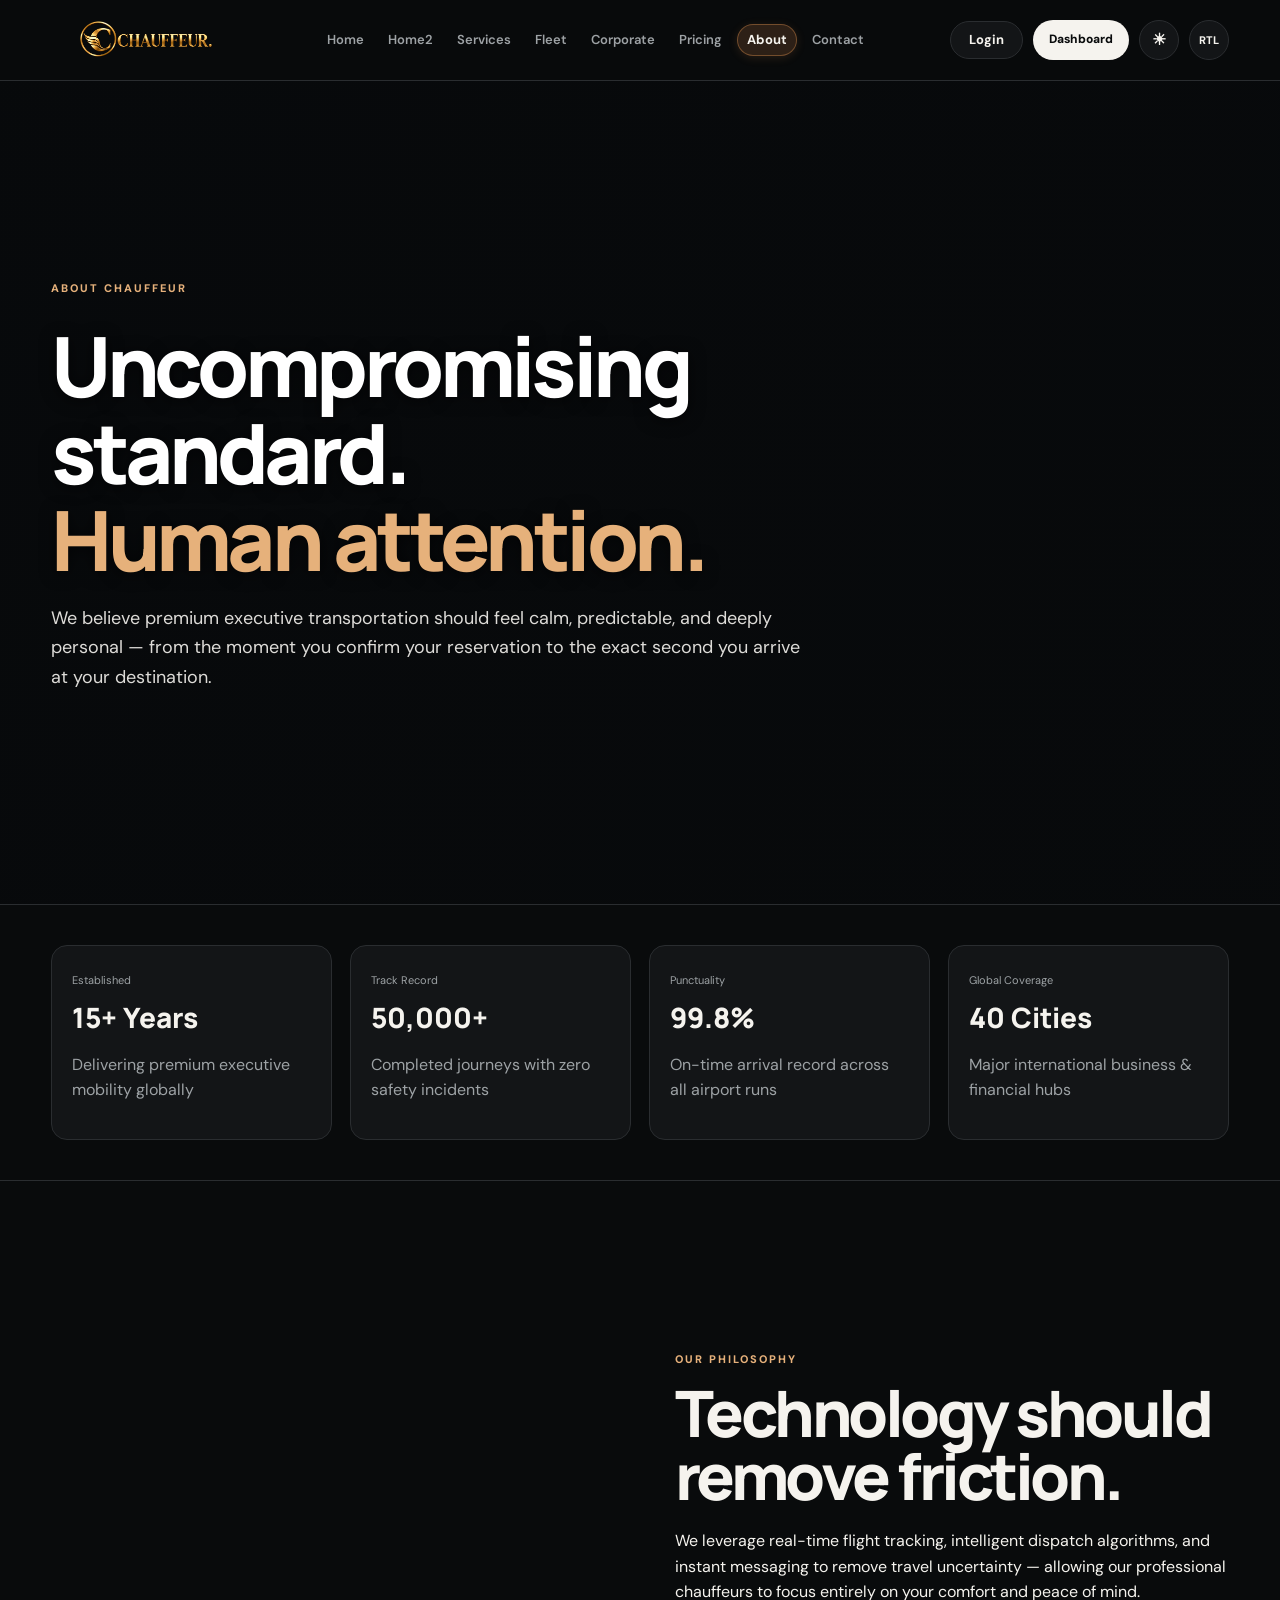
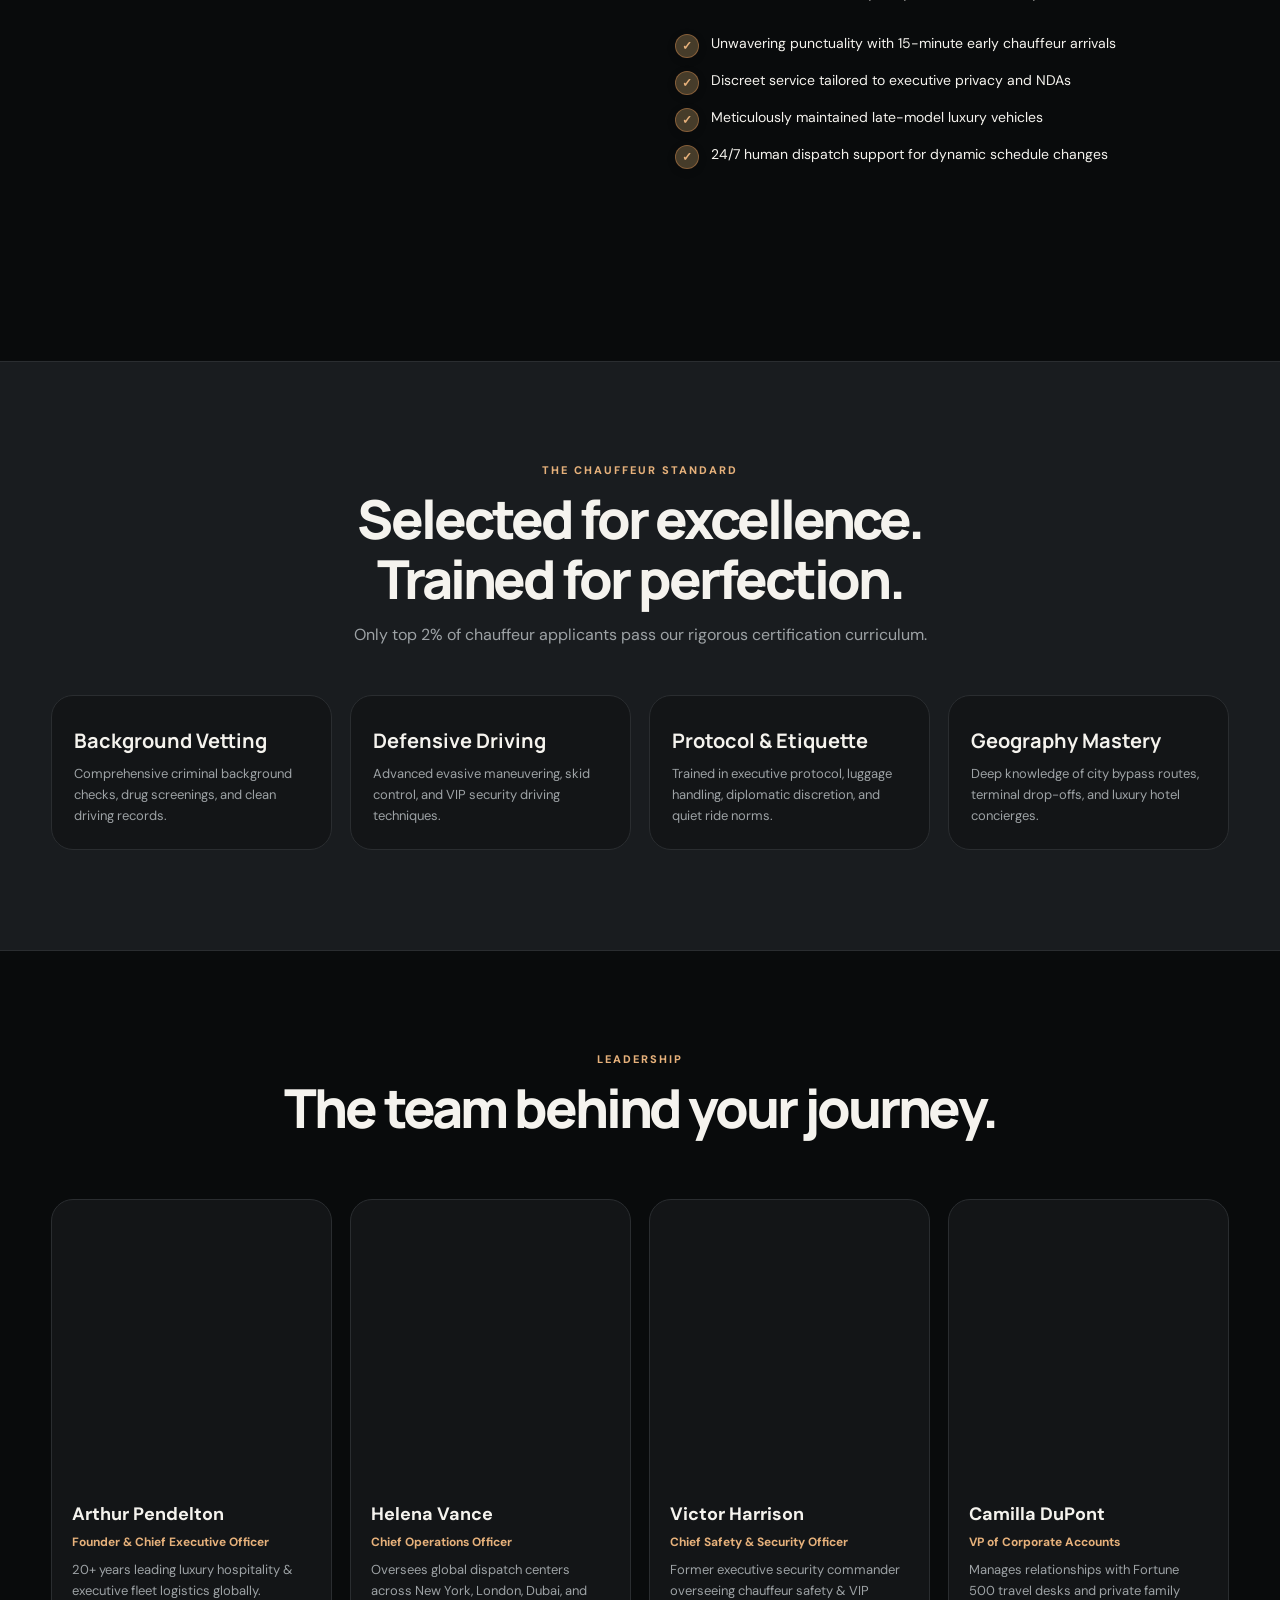
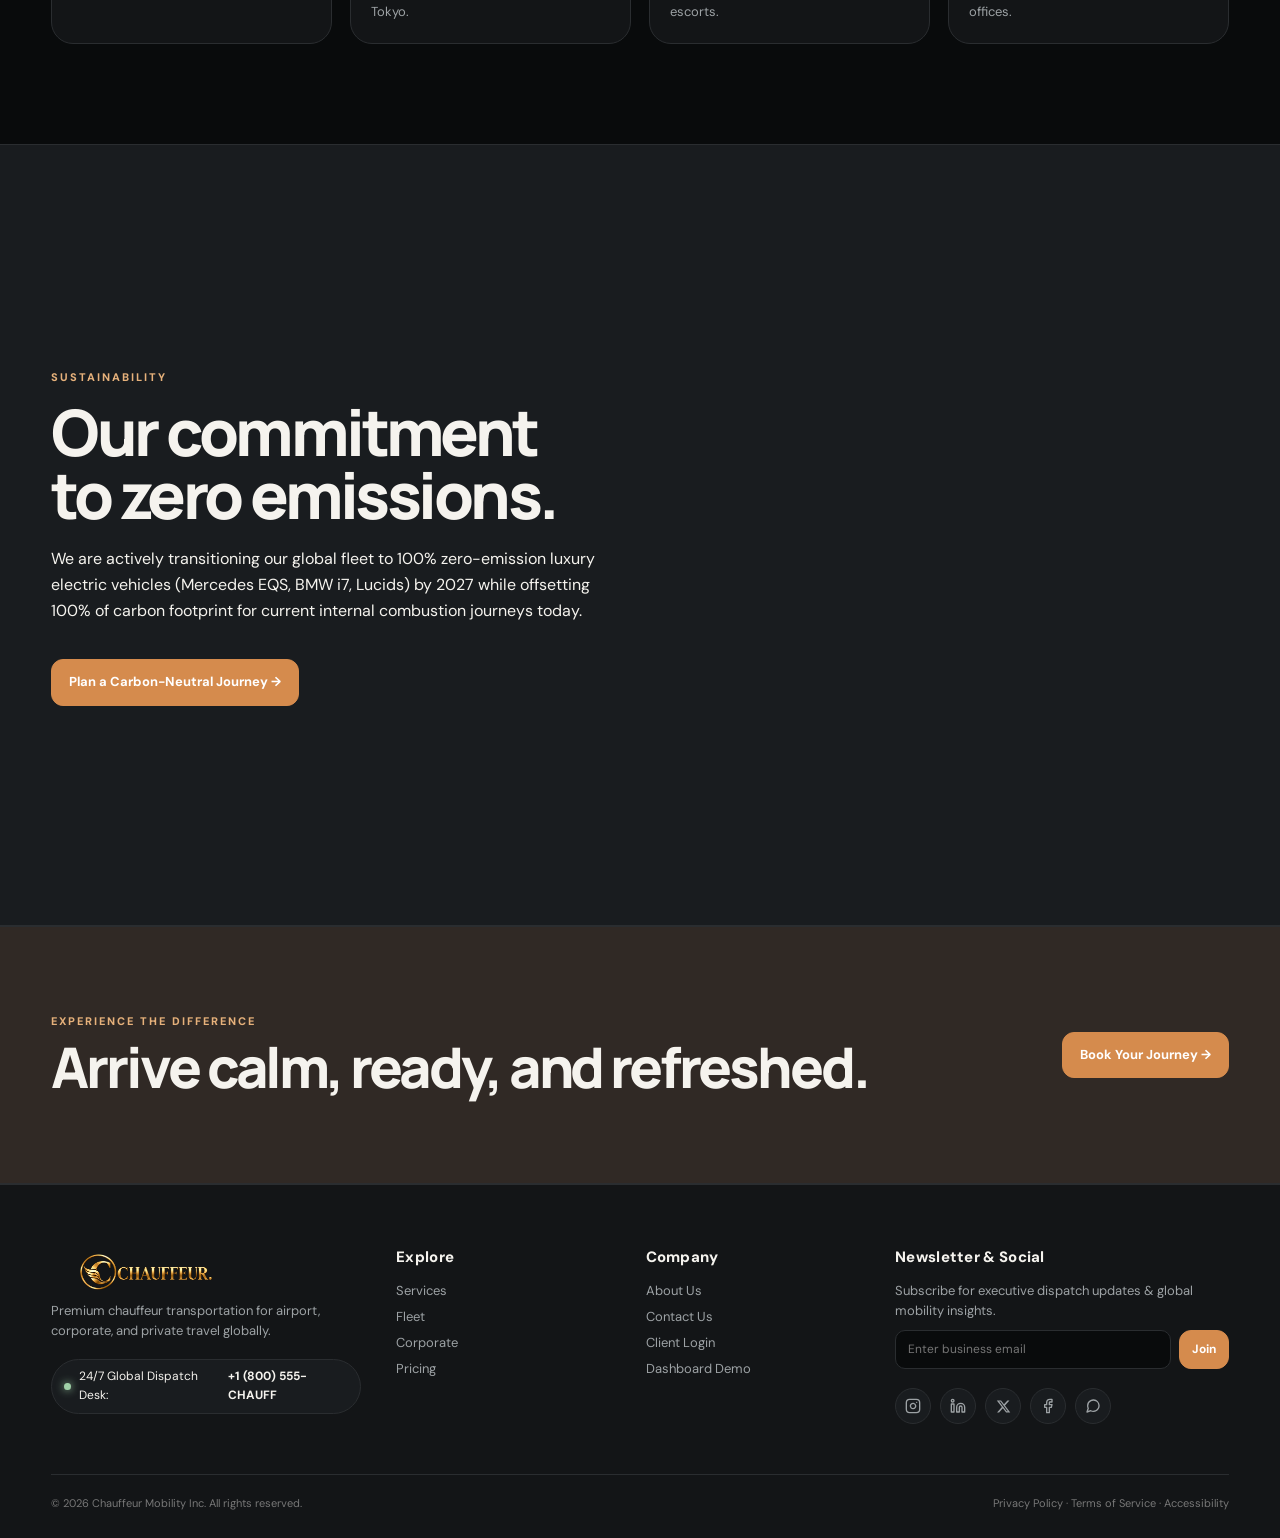
==== about.html @ 4fcf74a8 "firstcommit" ====
<!doctype html>
<html lang="en">
<head>
  <meta charset="utf-8">
  <meta name="viewport" content="width=device-width,initial-scale=1">
  <meta name="description" content="Learn about Chauffeur's heritage, chauffeur training standards, leadership team, and global commitment.">
  <title>About Us · Chauffeur.</title>
  <link rel="icon" type="image/png" href="favicon.png">
  <link rel="stylesheet" href="style.css">
</head>
<body>
  <header class="header">
    <div class="container nav">
      <a class="brand" href="index.html">
        <img src="logo.png" alt="CHAUFFEUR." class="brand-logo-img">
      </a>
      <nav class="navlinks">
        <a href="index.html">Home</a>
        <a href="home2.html">Home2</a>
        <a href="services.html">Services</a>
        <a href="fleet.html">Fleet</a>
        <a href="corporate.html">Corporate</a>
        <a href="pricing.html">Pricing</a>
        <a class="active" href="about.html">About</a>
        <a href="contact.html">Contact</a>
        <div class="mobile-nav-actions">
          <a class="login-link" href="login.html">Login</a>
          <a class="dashboard-head-btn" href="dashboard.html">Dashboard</a>
        </div>
      </nav>
      <div class="nav-actions">
        <a class="login-link" href="login.html">Login</a>
        <a class="dashboard-head-btn" href="dashboard.html">Dashboard</a>
        <button class="theme-toggle" type="button" aria-label="Switch theme">☀</button>
        <button class="dir-toggle" type="button" aria-label="Switch text direction">RTL</button>
        <button class="menu" aria-label="Open menu">☰</button>
      </div>
    </div>
  </header>

  <main>
    <!-- HERO SECTION -->
    <section class="page-hero page-hero-about">
      <div class="container reveal">
        <span class="eyebrow">About Chauffeur</span>
        <h1 class="display">Uncompromising standard.<br><span style="color:var(--accent2)">Human attention.</span></h1>
        <p>We believe premium executive transportation should feel calm, predictable, and deeply personal — from the moment you confirm your reservation to the exact second you arrive at your destination.</p>
      </div>
    </section>

    <!-- COMPANY MILESTONES METRICS -->
    <section class="section" style="padding:40px 0;border-bottom:1px solid var(--line)">
      <div class="container">
        <div class="grid4">
          <div class="metric reveal">
            <span>Established</span>
            <strong>15+ Years</strong>
            <p class="muted">Delivering premium executive mobility globally</p>
          </div>
          <div class="metric reveal">
            <span>Track Record</span>
            <strong>50,000+</strong>
            <p class="muted">Completed journeys with zero safety incidents</p>
          </div>
          <div class="metric reveal">
            <span>Punctuality</span>
            <strong>99.8%</strong>
            <p class="muted">On-time arrival record across all airport runs</p>
          </div>
          <div class="metric reveal">
            <span>Global Coverage</span>
            <strong>40 Cities</strong>
            <p class="muted">Major international business & financial hubs</p>
          </div>
        </div>
      </div>
    </section>

    <!-- CORE PILLARS SECTION -->
    <section class="section">
      <div class="container split">
        <div class="split-image reveal" style="background-image:url(https://images.unsplash.com/photo-1511919884226-fd3cad34687c?auto=format&fit=crop&w=1400&q=85)"></div>
        <div class="copy reveal">
          <span class="eyebrow">Our Philosophy</span>
          <h2 class="display">Technology should remove friction.</h2>
          <p>We leverage real-time flight tracking, intelligent dispatch algorithms, and instant messaging to remove travel uncertainty — allowing our professional chauffeurs to focus entirely on your comfort and peace of mind.</p>
          <div class="checks">
            <div class="check"><b>✓</b> Unwavering punctuality with 15-minute early chauffeur arrivals</div>
            <div class="check"><b>✓</b> Discreet service tailored to executive privacy and NDAs</div>
            <div class="check"><b>✓</b> Meticulously maintained late-model luxury vehicles</div>
            <div class="check"><b>✓</b> 24/7 human dispatch support for dynamic schedule changes</div>
          </div>
        </div>
      </div>
    </section>

    <!-- CHAUFFEUR VETTING & TRAINING STANDARDS -->
    <section class="section section-alt">
      <div class="container">
        <div class="section-head reveal">
          <div>
            <span class="eyebrow">The Chauffeur Standard</span>
            <h2 class="display">Selected for excellence. Trained for perfection.</h2>
          </div>
          <p>Only top 2% of chauffeur applicants pass our rigorous certification curriculum.</p>
        </div>
        <div class="grid4">
          <div class="card card-body reveal">
            <span class="number">01</span>
            <h3>Background Vetting</h3>
            <p>Comprehensive criminal background checks, drug screenings, and clean driving records.</p>
          </div>
          <div class="card card-body reveal">
            <span class="number">02</span>
            <h3>Defensive Driving</h3>
            <p>Advanced evasive maneuvering, skid control, and VIP security driving techniques.</p>
          </div>
          <div class="card card-body reveal">
            <span class="number">03</span>
            <h3>Protocol & Etiquette</h3>
            <p>Trained in executive protocol, luggage handling, diplomatic discretion, and quiet ride norms.</p>
          </div>
          <div class="card card-body reveal">
            <span class="number">04</span>
            <h3>Geography Mastery</h3>
            <p>Deep knowledge of city bypass routes, terminal drop-offs, and luxury hotel concierges.</p>
          </div>
        </div>
      </div>
    </section>

    <!-- LEADERSHIP TEAM SECTION -->
    <section class="section">
      <div class="container">
        <div class="section-head reveal">
          <div>
            <span class="eyebrow">Leadership</span>
            <h2 class="display">The team behind your journey.</h2>
          </div>
        </div>
        <div class="grid4">
          <div class="team-card reveal">
            <div class="team-img" style="background-image:url(https://images.unsplash.com/photo-1507003211169-0a1dd7228f2d?auto=format&fit=crop&w=800&q=80)"></div>
            <div class="team-body">
              <h3>Arthur Pendelton</h3>
              <span>Founder & Chief Executive Officer</span>
              <p>20+ years leading luxury hospitality & executive fleet logistics globally.</p>
            </div>
          </div>
          <div class="team-card reveal">
            <div class="team-img" style="background-image:url(https://images.unsplash.com/photo-1573496359142-b8d87734a5a2?auto=format&fit=crop&w=800&q=80)"></div>
            <div class="team-body">
              <h3>Helena Vance</h3>
              <span>Chief Operations Officer</span>
              <p>Oversees global dispatch centers across New York, London, Dubai, and Tokyo.</p>
            </div>
          </div>
          <div class="team-card reveal">
            <div class="team-img" style="background-image:url(https://images.unsplash.com/photo-1500648767791-00dcc994a43e?auto=format&fit=crop&w=800&q=80)"></div>
            <div class="team-body">
              <h3>Victor Harrison</h3>
              <span>Chief Safety & Security Officer</span>
              <p>Former executive security commander overseeing chauffeur safety & VIP escorts.</p>
            </div>
          </div>
          <div class="team-card reveal">
            <div class="team-img" style="background-image:url(https://images.unsplash.com/photo-1580489944761-15a19d654956?auto=format&fit=crop&w=800&q=80)"></div>
            <div class="team-body">
              <h3>Camilla DuPont</h3>
              <span>VP of Corporate Accounts</span>
              <p>Manages relationships with Fortune 500 travel desks and private family offices.</p>
            </div>
          </div>
        </div>
      </div>
    </section>

    <!-- SUSTAINABILITY & GREEN FLEET -->
    <section class="section section-alt">
      <div class="container split">
        <div class="copy reveal">
          <span class="eyebrow">Sustainability</span>
          <h2 class="display">Our commitment to zero emissions.</h2>
          <p>We are actively transitioning our global fleet to 100% zero-emission luxury electric vehicles (Mercedes EQS, BMW i7, Lucids) by 2027 while offsetting 100% of carbon footprint for current internal combustion journeys today.</p>
          <button class="btn primary open-book" style="margin-top:20px">Plan a Carbon-Neutral Journey →</button>
        </div>
        <div class="split-image reveal" style="background-image:url(https://images.unsplash.com/photo-1563720223185-11003d516935?auto=format&fit=crop&w=1400&q=85)"></div>
      </div>
    </section>

    <!-- CTA BANNER -->
    <section class="cta">
      <div class="container cta-box">
        <div>
          <span class="eyebrow">Experience the Difference</span>
          <h2 class="display">Arrive calm, ready, and refreshed.</h2>
        </div>
        <button class="btn primary open-book">Book Your Journey →</button>
      </div>
    </section>
  </main>

  <footer class="footer">
    <div class="container footer-grid">
      <div>
        <a class="brand" href="index.html">
          <img src="logo.png" alt="CHAUFFEUR." class="brand-logo-img">
        </a>
        <p>Premium chauffeur transportation for airport, corporate, and private travel globally.</p>
        <div class="footer-contact-chip">
          <span class="pulse-dot"></span> 24/7 Global Dispatch Desk: <strong>+1 (800) 555-CHAUFF</strong>
        </div>
      </div>
      <div>
        <h4>Explore</h4>
        <a href="services.html">Services</a>
        <a href="fleet.html">Fleet</a>
        <a href="corporate.html">Corporate</a>
        <a href="pricing.html">Pricing</a>
      </div>
      <div>
        <h4>Company</h4>
        <a href="about.html">About Us</a>
        <a href="contact.html">Contact Us</a>
        <a href="login.html">Client Login</a>
        <a href="dashboard.html">Dashboard Demo</a>
      </div>
      <div>
        <h4>Newsletter & Social</h4>
        <p>Subscribe for executive dispatch updates & global mobility insights.</p>
        <div class="newsletter">
          <input type="email" placeholder="Enter business email" required>
          <button class="btn small primary" data-demo-action="Thanks — you are subscribed to updates.">Join</button>
        </div>
        <div class="socials" style="margin-top:14px">
          <a href="#" aria-label="Instagram" title="Instagram">
            <svg viewBox="0 0 24 24" width="16" height="16" fill="none" stroke="currentColor" stroke-width="2" stroke-linecap="round" stroke-linejoin="round"><rect x="2" y="2" width="20" height="20" rx="5" ry="5"></rect><path d="M16 11.37A4 4 0 1 1 12.63 8 4 4 0 0 1 16 11.37z"></path><line x1="17.5" y1="6.5" x2="17.51" y2="6.5"></line></svg>
          </a>
          <a href="#" aria-label="LinkedIn" title="LinkedIn">
            <svg viewBox="0 0 24 24" width="16" height="16" fill="none" stroke="currentColor" stroke-width="2" stroke-linecap="round" stroke-linejoin="round"><path d="M16 8a6 6 0 0 1 6 6v7h-4v-7a2 2 0 0 0-2-2 2 2 0 0 0-2 2v7h-4v-7a6 6 0 0 1 6-6z"></path><rect x="2" y="9" width="4" height="12"></rect><circle cx="4" cy="4" r="2"></circle></svg>
          </a>
          <a href="#" aria-label="X (Twitter)" title="X (Twitter)">
            <svg viewBox="0 0 24 24" width="15" height="15" fill="currentColor"><path d="M18.244 2.25h3.308l-7.227 8.26 8.502 11.24H16.17l-5.214-6.817L4.99 21.75H1.68l7.73-8.835L1.254 2.25H8.08l4.713 6.231zm-1.161 17.52h1.833L7.084 4.126H5.117z"/></svg>
          </a>
          <a href="#" aria-label="Facebook" title="Facebook">
            <svg viewBox="0 0 24 24" width="16" height="16" fill="none" stroke="currentColor" stroke-width="2" stroke-linecap="round" stroke-linejoin="round"><path d="M18 2h-3a5 5 0 0 0-5 5v3H7v4h3v8h4v-8h3l1-4h-4V7a1 1 0 0 1 1-1h3z"></path></svg>
          </a>
          <a href="#" aria-label="WhatsApp" title="WhatsApp">
            <svg viewBox="0 0 24 24" width="16" height="16" fill="none" stroke="currentColor" stroke-width="2" stroke-linecap="round" stroke-linejoin="round"><path d="M21 11.5a8.38 8.38 0 0 1-.9 3.8 8.5 8.5 0 0 1-7.6 4.7 8.38 8.38 0 0 1-3.8-.9L3 21l1.9-5.7a8.38 8.38 0 0 1-.9-3.8 8.5 8.5 0 0 1 4.7-7.6 8.38 8.38 0 0 1 3.8-.9h.5a8.48 8.48 0 0 1 8 8v.5z"></path></svg>
          </a>
        </div>
      </div>
    </div>
    <div class="container footer-bottom">
      <span>© <span data-year></span> Chauffeur Mobility Inc. All rights reserved.</span>
      <span>Privacy Policy · Terms of Service · Accessibility</span>
    </div>
  </footer>

  <button class="backtop" aria-label="Back to top">↑</button>
  <div class="mobile-cta"><button class="btn primary open-book">Book a Ride</button></div>

  <div class="modal">
    <div class="modal-box">
      <button class="modal-close" aria-label="Close modal">×</button>
      <span class="eyebrow">Reservation request</span>
      <h2 class="display" style="font-size:36px;margin:10px 0 20px">Book your journey.</h2>
      <form data-demo data-message="Booking request received. We’ll confirm availability shortly.">
        <div class="form-grid">
          <div class="field"><label>Pickup</label><input required placeholder="Airport, hotel or address"></div>
          <div class="field"><label>Destination</label><input required placeholder="Where are you going?"></div>
          <div class="field"><label>Date</label><input required type="date"></div>
          <div class="field"><label>Time</label><input required type="time"></div>
          <div class="field"><label>Passengers</label><select><option>1–2</option><option>3–4</option><option>5–7</option></select></div>
          <div class="field"><label>Vehicle</label><select><option>S-Class</option><option>BMW 7 Series</option><option>Luxury SUV</option><option>Executive Van</option></select></div>
          <div class="field full"><label>Notes</label><textarea placeholder="Flight number, child seat, luggage or special request"></textarea></div>
        </div>
        <button class="btn primary" style="margin-top:18px;width:100%" type="submit">Request Chauffeur</button>
      </form>
    </div>
  </div>

  <div class="toast"></div>
  <script src="script.js"></script>
</body>
</html>
---- style.css ----
@import url('https://fonts.googleapis.com/css2?family=DM+Sans:wght@400;500;600;700&family=Manrope:wght@400;500;600;700;800&display=swap');

:root {
  --bg: #0b0c0d;
  --panel: #131517;
  --panel2: #191c1f;
  --text: #f5f3ee;
  --muted: #9da2a5;
  --line: #2a2d30;
  --accent: #d58b4d;
  --accent2: #e6b17b;
  --blue: #748b98;
  --white: #fff;
  --max: 1440px;
  --radius: 22px;
  --shadow: 0 24px 70px rgba(0, 0, 0, .28)
}

* {
  box-sizing: border-box
}

html {
  scroll-behavior: smooth;
  max-width: 100vw;
  overflow-x: hidden;
}

body {
  margin: 0;
  position: relative;
  background: var(--bg);
  color: var(--text);
  font-family: 'DM Sans', sans-serif;
  line-height: 1.6;
  max-width: 100vw;
  overflow-x: hidden;
}

body:has(.modal.open) {
  overflow: hidden
}

a {
  color: inherit;
  text-decoration: none
}

button,
input,
select,
textarea {
  font: inherit
}

button {
  cursor: pointer
}

.container {
  width: min(var(--max), 92%);
  margin: auto
}

.eyebrow {
  font-size: 11px;
  letter-spacing: .18em;
  text-transform: uppercase;
  color: var(--accent2);
  font-weight: 800
}

.display {
  font-family: Manrope, sans-serif;
  font-weight: 800;
  letter-spacing: -.055em;
  line-height: .98
}

.muted {
  color: var(--muted)
}

.header {
  position: sticky;
  top: 0;
  z-index: 50;
  background: rgba(11, 12, 13, .88);
  backdrop-filter: blur(18px);
  border-bottom: 1px solid rgba(255, 255, 255, .06)
}

.nav {
  height: 80px;
  display: flex;
  align-items: center;
  justify-content: space-between;
  gap: 15px;
  max-width: 100%;
}

.brand {
  display: inline-flex;
  align-items: center;
  text-decoration: none;
  flex-shrink: 0;
}

.brand-logo-img {
  width: 190px;
  height: 46px;
  max-width: 100%;
  object-fit: contain;
  display: block;
  flex-shrink: 0;
  transition: transform 0.25s ease, opacity 0.25s ease, filter 0.25s ease;
}

html[data-theme="light"] .brand-logo-img {
  mix-blend-mode: multiply;
  filter: contrast(1.25) drop-shadow(0 0 1px #000000);
  background: transparent;
  border: none;
  padding: 0;
  box-shadow: none;
}

.brand:hover .brand-logo-img {
  transform: scale(1.03);
  opacity: 0.95;
}

.brand-mark {
  display: none !important;
}

.navlinks {
  display: flex;
  align-items: center;
  gap: 6px;
  font-size: 13px;
  color: #c7c9ca;
  flex-shrink: 1;
}

.navlinks a {
  padding: 5px 9px;
  border-radius: 999px;
  transition: .25s ease;
  color: var(--muted);
  font-weight: 600;
  white-space: nowrap;
}

.navlinks a:hover {
  color: var(--text);
  background: var(--panel2)
}

.navlinks a.active {
  color: var(--accent2);
  background: color-mix(in srgb, var(--accent) 18%, transparent);
  border: 1px solid color-mix(in srgb, var(--accent) 42%, transparent);
  font-weight: 700;
  box-shadow: 0 2px 10px rgba(213, 139, 77, .15)
}

.mobile-nav-actions {
  display: none !important;
}

.nav-actions {
  display: flex;
  align-items: center;
  gap: 10px
}

.btn {
  border: 1px solid var(--line);
  background: transparent;
  color: var(--text);
  padding: 12px 17px;
  border-radius: 12px;
  display: inline-flex;
  align-items: center;
  justify-content: center;
  gap: 9px;
  font-weight: 700;
  font-size: 13px;
  transition: .25s
}

.btn:hover {
  transform: translateY(-2px);
  border-color: #555
}

.btn.primary {
  background: var(--accent);
  border-color: var(--accent);
  color: #17100a
}

.btn.primary:hover {
  background: var(--accent2)
}

.btn.small {
  padding: 9px 12px;
  font-size: 12px
}

.menu {
  display: none;
  background: none;
  border: 0;
  color: #fff;
  font-size: 25px
}

.hero {
  min-height: calc(100vh - 76px);
  display: flex;
  flex-direction: column;
  justify-content: center;
  position: relative;
  overflow: hidden;
  background: linear-gradient(90deg, rgba(5, 6, 7, .96) 0%, rgba(5, 6, 7, .85) 45%, rgba(5, 6, 7, .40) 100%), url('https://images.unsplash.com/photo-1519003722824-194d4455a60c?auto=format&fit=crop&w=2200&q=88') center/cover
}

.hero-inner {
  padding: 60px 0;
  max-width: 820px
}

.hero h1 {
  font-size: clamp(44px, 7vw, 96px);
  margin: 14px 0 20px;
  line-height: 1.02
}

.hero p {
  font-size: 17px;
  max-width: 640px;
  color: #d1d5db;
  line-height: 1.6
}

.hero-actions {
  display: flex;
  gap: 14px;
  flex-wrap: wrap;
  margin-top: 26px;
  align-items: center;
}

.hero-actions .btn {
  padding: 13px 20px;
  font-size: 14px;
  font-weight: 800;
  letter-spacing: .02em;
  width: 220px;
  max-width: 100%;
  display: inline-flex;
  align-items: center;
  justify-content: center;
  text-align: center;
  box-sizing: border-box;
}

.hero-actions .btn.primary {
  background: var(--accent);
  color: #0d0e0f !important;
  border: 1px solid var(--accent);
  box-shadow: 0 6px 24px rgba(213, 139, 77, .35)
}

.hero-actions .btn.primary:hover {
  background: var(--accent2);
  border-color: var(--accent2);
  transform: translateY(-2px);
  box-shadow: 0 8px 30px rgba(230, 177, 123, .45)
}

.hero-actions .btn:not(.primary) {
  background: rgba(255, 255, 255, .14);
  backdrop-filter: blur(12px);
  border: 1px solid rgba(255, 255, 255, .32);
  color: #ffffff !important;
  text-shadow: 0 1px 3px rgba(0, 0, 0, .6)
}

.hero-actions .btn:not(.primary):hover {
  background: rgba(255, 255, 255, .24);
  border-color: #ffffff;
  color: #ffffff !important;
  transform: translateY(-2px)
}

.hero-stats {
  display: grid;
  grid-template-columns: repeat(4, 1fr);
  gap: 1px;
  background: var(--line);
  margin-top: 45px;
  max-width: 820px;
  border-radius: 14px 14px 0 0;
  overflow: hidden
}

.hero-stat {
  background: rgba(11, 12, 13, .84);
  backdrop-filter: blur(14px);
  padding: 18px 20px
}

.hero-stat strong {
  font-size: 26px;
  font-family: Manrope, sans-serif;
  color: #ffffff
}

.hero-stat span {
  display: block;
  color: var(--muted);
  font-size: 12px;
  margin-top: 2px
}

.hero2 {
  min-height: calc(100vh - 76px);
  display: flex;
  align-items: center;
  justify-content: center;
  position: relative;
  overflow: hidden;
  padding: 60px 0;
  background: linear-gradient(135deg, rgba(7, 9, 11, .95) 0%, rgba(7, 9, 11, .82) 50%, rgba(7, 9, 11, .45) 100%), url('https://images.unsplash.com/photo-1486406146926-c627a92ad1ab?auto=format&fit=crop&w=2200&q=88') center/cover
}

.hero2 .eyebrow {
  color: var(--accent2);
  font-weight: 800;
  letter-spacing: .18em;
  text-transform: uppercase
}

.hero2 h1 {
  color: #ffffff !important;
  text-shadow: 0 2px 14px rgba(0, 0, 0, 0.6)
}

.hero2 p {
  color: rgba(245, 243, 238, 0.85) !important;
  font-size: 16px;
  line-height: 1.65
}

.hero2 .badge {
  background: rgba(255, 255, 255, 0.12);
  backdrop-filter: blur(8px);
  border: 1px solid rgba(255, 255, 255, 0.22);
  color: #f5f3ee;
  font-weight: 700
}

.hero2 .home2-hero-card {
  background: rgba(19, 21, 23, 0.82);
  backdrop-filter: blur(20px);
  border: 1px solid rgba(255, 255, 255, 0.18);
  box-shadow: 0 30px 80px rgba(0, 0, 0, 0.5);
  border-radius: 20px;
  padding: 26px;
  color: #f5f3ee
}

.hero2 .home2-hero-card strong,
.hero2 .home2-hero-card span {
  color: #f5f3ee
}

.hero2 .home2-hero-card .muted,
.hero2 .home2-hero-card [style*="color:var(--muted)"] {
  color: #b0b5b8 !important
}

.hero2 .home2-hero-card [style*="background:var(--bg)"] {
  background: rgba(255, 255, 255, 0.08) !important;
  border-color: rgba(255, 255, 255, 0.14) !important
}

.hero2 .home2-hero-card [style*="background:var(--panel2)"] {
  background: rgba(255, 255, 255, 0.05) !important;
  border-color: rgba(255, 255, 255, 0.14) !important
}

html[data-theme="light"] .hero2 {
  background: linear-gradient(135deg, rgba(15, 14, 12, .88) 0%, rgba(15, 14, 12, .72) 50%, rgba(15, 14, 12, .35) 100%), url('https://images.unsplash.com/photo-1486406146926-c627a92ad1ab?auto=format&fit=crop&w=2200&q=88') center/cover
}

.section {
  padding: 100px 0
}

.section-alt {
  background: var(--panel2);
  border-top: 1px solid var(--line);
  border-bottom: 1px solid var(--line)
}

.section-head {
  display: flex;
  flex-direction: column;
  align-items: center;
  text-align: center;
  max-width: 1050px;
  width: 100%;
  margin: 0 auto 48px
}

.section-head>div {
  display: flex;
  flex-direction: column;
  align-items: center;
  text-align: center;
  width: 100%
}

.section-head h2 {
  font-size: clamp(30px, 4.2vw, 54px);
  margin: 10px 0 14px;
  line-height: 1.1;
  text-align: center;
  max-width: 100%;
  text-wrap: balance
}

.section-head p {
  max-width: 780px;
  width: 100%;
  color: var(--muted);
  margin: 0 auto;
  font-size: 16px;
  line-height: 1.6;
  text-align: center;
  text-wrap: balance
}

.section-head .btn {
  margin-top: 18px
}

.grid3 {
  display: flex;
  flex-wrap: wrap;
  justify-content: center;
  gap: 18px
}

.grid3 > * {
  flex: 1 1 calc(33.333% - 12px);
  max-width: calc(33.333% - 12px);
  box-sizing: border-box
}

.grid4 {
  display: flex;
  flex-wrap: wrap;
  justify-content: center;
  gap: 18px
}

.grid4 > * {
  flex: 1 1 calc(25% - 13.5px);
  max-width: calc(25% - 13.5px);
  box-sizing: border-box
}

.grid2 {
  display: flex;
  flex-wrap: wrap;
  justify-content: center;
  gap: 22px
}

.grid2 > * {
  flex: 1 1 calc(50% - 11px);
  max-width: calc(50% - 11px);
  box-sizing: border-box
}

.card {
  background: var(--panel);
  border: 1px solid var(--line);
  border-radius: var(--radius);
  overflow: hidden;
  transition: .3s
}

.card:hover {
  transform: translateY(-5px);
  border-color: #45484b;
  box-shadow: var(--shadow)
}

.card-img {
  height: 270px;
  background-size: cover;
  background-position: center
}

.card-body {
  padding: 22px
}

.card h3 {
  font-family: Manrope;
  font-size: 20px;
  margin: 7px 0
}

.card p {
  font-size: 13px;
  color: var(--muted);
  margin: 0
}

.arrow {
  color: var(--accent2);
  font-size: 20px
}

.service-card {
  min-height: 330px;
  display: flex;
  flex-direction: column;
  justify-content: flex-end;
  padding: 26px;
  background-size: cover;
  background-position: center;
  position: relative;
  overflow: hidden;
  border-radius: var(--radius);
}

.service-card:before {
  content: '';
  position: absolute;
  inset: 0;
  background: linear-gradient(180deg, rgba(0, 0, 0, 0.15) 0%, rgba(0, 0, 0, 0.92) 80%);
  transition: opacity .3s ease
}

.service-card:hover:before {
  background: linear-gradient(180deg, rgba(0, 0, 0, 0.10) 0%, rgba(0, 0, 0, 0.96) 80%)
}

.service-card>* {
  position: relative;
  z-index: 2
}

.service-card h3 {
  font-size: 24px;
  margin: 8px 0 6px;
  color: #ffffff !important;
  text-shadow: 0 2px 10px rgba(0, 0, 0, 0.85)
}

.service-card p {
  color: rgba(245, 243, 238, 0.92) !important;
  font-size: 13px;
  line-height: 1.5;
  margin: 0;
  text-shadow: 0 1px 6px rgba(0, 0, 0, 0.85)
}

html[data-theme="light"] .service-card h3 {
  color: #ffffff !important
}

html[data-theme="light"] .service-card p {
  color: rgba(245, 243, 238, 0.92) !important
}

.number {
  display: none !important
}

.split {
  display: grid;
  grid-template-columns: 1fr 1fr;
  gap: 70px;
  align-items: center
}

.split-image {
  min-height: 580px;
  border-radius: var(--radius);
  background-size: cover;
  background-position: center
}

.copy h2 {
  font-size: clamp(38px, 5vw, 72px);
  margin: 12px 0 20px
}

.copy p {
  color: var(--muted);
  max-width: 600px
}

.checks {
  display: grid;
  gap: 12px;
  margin: 28px 0;
}

.check {
  display: flex;
  gap: 12px;
  align-items: flex-start;
  color: var(--text);
  line-height: 1.5;
  font-size: 14px;
}

.check b {
  width: 24px;
  height: 24px;
  min-width: 24px;
  min-height: 24px;
  flex-shrink: 0;
  border-radius: 50%;
  display: inline-flex;
  align-items: center;
  justify-content: center;
  background: color-mix(in srgb, var(--accent) 22%, #1e2620);
  color: var(--accent2);
  border: 1px solid color-mix(in srgb, var(--accent) 45%, transparent);
  font-size: 12px;
  font-weight: 800;
  margin-top: 1px;
  box-shadow: 0 2px 8px rgba(0, 0, 0, 0.15);
}

html[data-theme="light"] .check b {
  background: color-mix(in srgb, var(--accent) 18%, #f2ebe3);
  color: var(--accent2);
  border-color: color-mix(in srgb, var(--accent) 45%, transparent);
}

.status,
.badge {
  display: inline-flex;
  align-items: center;
  justify-content: center;
  gap: 6px;
  padding: 5px 12px;
  border-radius: 999px;
  font-size: 11px;
  font-weight: 700;
  letter-spacing: .02em;
  white-space: nowrap;
  flex-shrink: 0;
  box-sizing: border-box;
  background: color-mix(in srgb, var(--accent) 18%, var(--panel2));
  color: var(--accent2);
  border: 1px solid color-mix(in srgb, var(--accent) 35%, transparent);
}

.status:before {
  content: '';
  width: 6px;
  height: 6px;
  border-radius: 50%;
  background: #4ade80;
  box-shadow: 0 0 8px #4ade80;
  display: inline-block;
  flex-shrink: 0;
}

html[data-theme="light"] .status,
html[data-theme="light"] .badge {
  background: color-mix(in srgb, var(--accent) 14%, #f4eee7);
  color: var(--accent2);
  border-color: color-mix(in srgb, var(--accent) 40%, transparent);
}

.route {
  background: var(--panel);
  border: 1px solid var(--line);
  border-radius: var(--radius);
  padding: 30px
}

.route-line {
  display: grid;
  grid-template-columns: auto 1fr auto;
  align-items: center;
  gap: 18px;
  margin: 35px 0
}

.route-track {
  height: 3px;
  background: linear-gradient(90deg, var(--accent), var(--blue));
  position: relative
}

.route-track:after {
  content: '●';
  position: absolute;
  right: 0;
  top: -11px;
  color: var(--accent2)
}

.route-point small {
  display: block;
  color: var(--muted);
  font-size: 11px
}

.route-point strong {
  font-size: 15px
}

.fleet-img {
  height: 230px;
  background-size: cover;
  background-position: center
}

.specs {
  display: flex;
  gap: 14px;
  flex-wrap: wrap;
  margin: 15px 0
}

.spec {
  padding: 7px 10px;
  background: var(--panel2);
  border-radius: 99px;
  color: var(--text);
  font-size: 11px;
  border: 1px solid var(--line)
}

.cta {
  padding: 80px 0;
  background: color-mix(in srgb, var(--accent) 12%, var(--panel2));
  border-top: 1px solid var(--line);
  border-bottom: 1px solid var(--line);
  color: var(--text)
}

.cta-box {
  display: flex;
  align-items: center;
  justify-content: space-between;
  gap: 30px
}

.cta h2 {
  font-size: clamp(30px, 4.5vw, 56px);
  margin: 8px 0;
  color: var(--text)
}

.cta .eyebrow {
  color: var(--accent2)
}

.page-hero{min-height:calc(100vh - 76px);display:flex;flex-direction:column;justify-content:center;padding:80px 0;border-bottom:1px solid var(--line);position:relative;overflow:hidden;background-size:cover!important;background-position:center!important}
.page-hero .eyebrow{color:var(--accent2);letter-spacing:.18em;text-transform:uppercase;font-weight:800;display:inline-block;margin-bottom:14px}
.page-hero h1{font-size:clamp(44px,6.5vw,88px);margin:10px 0 20px;color:#ffffff!important;text-shadow:0 2px 16px rgba(0,0,0,0.65);line-height:1.05;max-width:920px}
.page-hero p{max-width:760px;color:rgba(245,243,238,0.9)!important;font-size:18px;line-height:1.65;margin-top:14px}
html[data-theme="light"] .page-hero h1{color:#ffffff!important}
html[data-theme="light"] .page-hero p{color:rgba(245,243,238,0.9)!important}
.page-hero-services{background:linear-gradient(135deg,rgba(7,9,11,0.92) 0%,rgba(7,9,11,0.80) 50%,rgba(7,9,11,0.65) 100%),url('https://images.unsplash.com/photo-1563720223185-11003d516935?auto=format&fit=crop&w=2200&q=88')}
.page-hero-fleet{background:linear-gradient(135deg,rgba(7,9,11,0.92) 0%,rgba(7,9,11,0.80) 50%,rgba(7,9,11,0.65) 100%),url('https://images.unsplash.com/photo-1503376780353-7e6692767b70?auto=format&fit=crop&w=2200&q=88')}
.page-hero-corporate{background:linear-gradient(135deg,rgba(7,9,11,0.92) 0%,rgba(7,9,11,0.80) 50%,rgba(7,9,11,0.65) 100%),url('https://images.unsplash.com/photo-1486406146926-c627a92ad1ab?auto=format&fit=crop&w=2200&q=88')}
.page-hero-pricing{background:linear-gradient(135deg,rgba(7,9,11,0.92) 0%,rgba(7,9,11,0.80) 50%,rgba(7,9,11,0.65) 100%),url('https://images.unsplash.com/photo-1554224155-8d04cb21cd6c?auto=format&fit=crop&w=2200&q=88')}
.page-hero-about{background:linear-gradient(135deg,rgba(7,9,11,0.92) 0%,rgba(7,9,11,0.80) 50%,rgba(7,9,11,0.65) 100%),url('https://images.unsplash.com/photo-1449965408869-eaa3f722e40d?auto=format&fit=crop&w=2200&q=88')}
.page-hero-contact{background:linear-gradient(135deg,rgba(7,9,11,0.92) 0%,rgba(7,9,11,0.80) 50%,rgba(7,9,11,0.65) 100%),url('https://images.unsplash.com/photo-1519003722824-194d4455a60c?auto=format&fit=crop&w=2200&q=88')}

.form-card {
  background: var(--panel);
  border: 1px solid var(--line);
  padding: 28px;
  border-radius: var(--radius)
}

.form-grid {
  display: grid;
  grid-template-columns: 1fr 1fr;
  gap: 15px
}

.field {
  display: grid;
  gap: 7px
}

.field.full {
  grid-column: 1/-1
}

.field label {
  font-size: 12px;
  color: #b9bdc0
}

.field input,
.field select,
.field textarea {
  width: 100%;
  background: #0e1011;
  border: 1px solid #303438;
  color: #fff;
  border-radius: 10px;
  padding: 13px 14px;
  outline: none
}

.field textarea {
  min-height: 120px;
  resize: vertical
}

.field input:focus,
.field select:focus,
.field textarea:focus {
  border-color: var(--accent)
}

.footer {
  border-top: 1px solid var(--line);
  padding: 60px 0 25px;
  background: #090a0b
}

.footer-grid {
  display: grid;
  grid-template-columns: 1.3fr 0.9fr 0.9fr 1.4fr;
  gap: 35px
}

.footer h4 {
  margin: 0 0 12px;
  font-weight: 800;
  color: var(--text);
  font-size: 15px;
  letter-spacing: .02em
}

.footer a {
  font-size: 13px;
  color: var(--muted);
  display: block;
  margin: 5px 0;
  transition: all 0.25s cubic-bezier(0.16, 1, 0.3, 1)
}

.footer a:hover {
  color: var(--accent2);
  transform: translateX(4px)
}

.footer p {
  font-size: 13px;
  color: var(--muted);
  margin: 5px 0;
  line-height: 1.5
}

.footer-contact-chip {
  display: inline-flex;
  align-items: center;
  gap: 8px;
  margin-top: 14px;
  padding: 7px 12px;
  background: var(--panel2);
  border: 1px solid var(--line);
  border-radius: 99px;
  font-size: 12px;
  color: var(--text)
}

.pulse-dot {
  width: 7px;
  height: 7px;
  border-radius: 50%;
  background: #9fd0a7;
  box-shadow: 0 0 8px #9fd0a7;
  display: inline-block
}

.footer-bottom {
  border-top: 1px solid var(--line);
  margin-top: 45px;
  padding-top: 20px;
  display: flex;
  justify-content: space-between;
  color: #777;
  font-size: 11px
}

.socials {
  display: flex;
  gap: 9px;
  flex-wrap: wrap
}

.socials a {
  width: 36px;
  height: 36px;
  border: 1px solid var(--line);
  border-radius: 50%;
  display: grid;
  place-items: center;
  color: var(--muted);
  background: var(--panel2);
  transition: all 0.25s cubic-bezier(0.16, 1, 0.3, 1)
}

.socials a:hover {
  color: #ffffff;
  background: color-mix(in srgb, var(--accent) 30%, var(--panel2));
  border-color: var(--accent);
  transform: translateY(-3px) scale(1.08);
  box-shadow: 0 4px 14px rgba(213, 139, 77, 0.35)
}

.newsletter {
  display: flex;
  gap: 8px;
  margin-top: 10px
}

.newsletter input {
  min-width: 0;
  flex: 1;
  background: #111315;
  border: 1px solid var(--line);
  border-radius: 10px;
  padding: 9px 12px;
  color: #fff;
  font-size: 12px;
  transition: border-color .25s
}

.newsletter input:focus {
  border-color: var(--accent);
  outline: none
}

/* CONTACT MAP INTEGRATION & SOCIAL CHANNELS */
.map-wrapper {
  position: relative;
  width: 100%;
  height: 480px;
  border-radius: var(--radius);
  overflow: hidden;
  border: 1px solid var(--line);
  box-shadow: var(--shadow);
  background: var(--panel)
}

.map-frame {
  width: 100%;
  height: 100%;
  border: 0;
  filter: grayscale(0.85) invert(0.92) contrast(1.28) hue-rotate(180deg);
  transition: filter 0.3s ease
}

html[data-theme="light"] .map-frame {
  filter: none
}

.map-card-overlay {
  position: absolute;
  top: 24px;
  left: 24px;
  z-index: 10;
  background: rgba(19, 21, 23, 0.90);
  backdrop-filter: blur(16px);
  border: 1px solid var(--line);
  padding: 20px 24px;
  border-radius: 16px;
  max-width: 320px;
  box-shadow: 0 20px 50px rgba(0,0,0,0.5)
}

.map-location-pills {
  display: flex;
  gap: 8px;
  flex-wrap: wrap;
  margin-top: 14px
}

.map-btn {
  padding: 6px 12px;
  border-radius: 99px;
  border: 1px solid var(--line);
  background: var(--panel2);
  color: var(--text);
  font-size: 11px;
  font-weight: 700;
  cursor: pointer;
  transition: .25s ease
}

.map-btn:hover,
.map-btn.active {
  background: var(--accent);
  border-color: var(--accent);
  color: #111
}

.contact-social-channels {
  display: flex;
  gap: 10px;
  flex-wrap: wrap;
  margin-top: 18px
}

.social-channel-btn {
  display: inline-flex;
  align-items: center;
  gap: 8px;
  padding: 9px 15px;
  border-radius: 12px;
  border: 1px solid var(--line);
  background: var(--panel2);
  color: var(--text);
  font-size: 12px;
  font-weight: 700;
  transition: all 0.25s ease
}

.social-channel-btn:hover {
  border-color: var(--accent);
  background: color-mix(in srgb, var(--accent) 16%, var(--panel2));
  color: var(--accent2);
  transform: translateY(-2px);
  box-shadow: 0 4px 15px rgba(213, 139, 77, 0.2)
}

.backtop {
  position: fixed;
  right: 20px;
  bottom: 20px;
  width: 45px;
  height: 45px;
  border: 1px solid var(--line);
  background: #141719;
  color: #fff;
  border-radius: 50%;
  display: none;
  z-index: 40
}

.backtop.show {
  display: block
}

.mobile-cta {
  display: none
}

.modal {
  position: fixed;
  inset: 0;
  background: rgba(0, 0, 0, .75);
  backdrop-filter: blur(8px);
  z-index: 100;
  display: none;
  place-items: center;
  padding: 20px
}

.modal.open {
  display: grid
}

.modal-box {
  width: min(720px, 100%);
  background: #151719;
  border: 1px solid #333;
  border-radius: 20px;
  padding: 28px;
  position: relative;
  max-height: 90vh;
  overflow: auto
}

.modal-close {
  position: absolute;
  right: 18px;
  top: 18px;
  border: 0;
  background: none;
  color: #aaa;
  font-size: 25px
}

.toast {
  position: fixed;
  left: 50%;
  bottom: 25px;
  transform: translateX(-50%) translateY(30px);
  background: #f5f3ee;
  color: #171717;
  padding: 12px 17px;
  border-radius: 10px;
  font-size: 13px;
  opacity: 0;
  pointer-events: none;
  transition: .3s;
  z-index: 120
}

.toast.show {
  opacity: 1;
  transform: translateX(-50%) translateY(0)
}

.reveal {
  opacity: 0;
  transform: translateY(24px);
  transition: .7s ease
}

.reveal.visible {
  opacity: 1;
  transform: none
}

.table-wrapper {
  width: 100%;
  max-width: 100%;
  overflow-x: auto;
  -webkit-overflow-scrolling: touch;
  border-radius: 16px;
  border: 1px solid var(--line);
  background: var(--panel);
  box-sizing: border-box;
  margin-top: 15px;
  margin-bottom: 25px;
  display: block;
}

.table-wrapper::-webkit-scrollbar {
  height: 6px;
}

.table-wrapper::-webkit-scrollbar-track {
  background: var(--panel2);
  border-radius: 8px;
}

.table-wrapper::-webkit-scrollbar-thumb {
  background: var(--line);
  border-radius: 8px;
}

.table-wrapper::-webkit-scrollbar-thumb:hover {
  background: var(--accent);
}

.table {
  width: 100%;
  min-width: 760px;
  border-collapse: collapse;
  background: var(--panel);
  box-sizing: border-box;
}

.table th,
.table td {
  text-align: left;
  padding: 14px 18px;
  border-bottom: 1px solid var(--line);
  font-size: 13px;
  white-space: nowrap;
}

.table th {
  color: var(--accent2);
  font-weight: 700;
  background: var(--panel2);
  font-size: 12px;
  letter-spacing: .02em;
}

.status {
  display: inline-flex;
  padding: 5px 9px;
  border-radius: 99px;
  background: #1e3325;
  color: #9fd0a7;
  font-size: 11px
}

.dash {
  display: grid;
  grid-template-columns: 260px 1fr;
  min-height: 100vh;
  align-items: stretch;
  width: 100%;
  max-width: 100%;
  overflow-x: hidden;
}

.side {
  border-right: 1px solid var(--line);
  padding: 28px 16px;
  background: #090a0b;
  min-height: 100vh;
  height: 100%;
  position: sticky;
  top: 0;
  align-self: stretch;
  display: flex;
  flex-direction: column
}

.side a {
  display: block;
  padding: 11px 14px;
  margin-bottom: 6px;
  border-radius: 10px;
  color: #92979a;
  font-size: 13px;
  transition: .2s ease
}

.side a:hover,
.side a.active {
  background: #17191b;
  color: #fff
}

.dash-main {
  padding: 35px;
  min-width: 0;
  max-width: 100%;
  width: 100%;
  box-sizing: border-box;
  overflow-x: hidden;
}

.dash-cards {
  display: flex;
  flex-wrap: wrap;
  justify-content: center;
  gap: 15px
}

.dash-cards > * {
  flex: 1 1 calc(25% - 11.25px);
  max-width: calc(25% - 11.25px);
  box-sizing: border-box
}

.metric {
  padding: 20px;
  background: var(--panel);
  border: 1px solid var(--line);
  border-radius: 16px
}

.metric span {
  color: var(--muted);
  font-size: 11px
}

.metric strong {
  display: block;
  font: 800 28px Manrope;
  margin-top: 6px
}

.map {
  height: 360px;
  border-radius: 18px;
  border: 1px solid var(--line);
  background: radial-gradient(circle at 30% 40%, rgba(116, 139, 152, .18), transparent 20%), linear-gradient(125deg, #121619, #0d0f10);
  position: relative;
  overflow: hidden
}

.map:before {
  content: '';
  position: absolute;
  inset: 0;
  background-image: linear-gradient(rgba(255, 255, 255, .035) 1px, transparent 1px), linear-gradient(90deg, rgba(255, 255, 255, .035) 1px, transparent 1px);
  background-size: 42px 42px;
  transform: rotate(-4deg) scale(1.2)
}

.map-route {
  position: absolute;
  left: 15%;
  top: 62%;
  width: 66%;
  height: 3px;
  background: linear-gradient(90deg, var(--accent), var(--blue));
  transform: rotate(-18deg);
  box-shadow: 0 0 18px rgba(213, 139, 77, .5)
}

.pin {
  position: absolute;
  width: 14px;
  height: 14px;
  background: var(--accent);
  border: 3px solid #fff;
  border-radius: 50%;
  box-shadow: 0 0 0 8px rgba(213, 139, 77, .16)
}

.pin.one {
  left: 14%;
  top: 64%
}

.pin.two {
  right: 17%;
  top: 37%
}

.map-label {
  position: absolute;
  padding: 8px 10px;
  background: #111416;
  border: 1px solid #303438;
  border-radius: 8px;
  font-size: 11px
}

.map-label.one {
  left: 8%;
  bottom: 20%
}

.map-label.two {
  right: 9%;
  top: 25%
}

@media(max-width:1250px) {
  .nav {
    gap: 10px;
  }

  .navlinks {
    gap: 4px;
    font-size: 12px;
  }

  .navlinks a {
    padding: 4px 7px;
  }

  .brand-logo-img {
    width: 165px;
    height: 40px;
  }
}

@media(max-width:1050px) {
  .grid4 > *,
  .grid3 > *,
  .dash-cards > * {
    flex: 1 1 calc(50% - 9px);
    max-width: calc(50% - 9px)
  }

  .split {
    gap: 35px
  }

  .footer-grid {
    grid-template-columns: 1fr 1fr
  }
}

@media(max-width:780px) {
  .nav {
    height: 68px
  }

  .navlinks,
  .nav-actions .login-link,
  .nav-actions .dashboard-head-btn {
    display: none;
  }

  .menu {
    display: grid;
  }

  .nav.open .navlinks {
    display: flex;
    position: absolute;
    top: 68px;
    left: 0;
    right: 0;
    background: var(--panel);
    border-bottom: 1px solid var(--line);
    padding: 18px 4%;
    flex-direction: column;
    align-items: flex-start;
    gap: 4px;
    box-shadow: 0 10px 30px rgba(0, 0, 0, 0.2);
  }

  .nav.open .navlinks a:not(.login-link):not(.dashboard-head-btn) {
    width: fit-content !important;
    max-width: max-content !important;
    display: inline-flex !important;
    align-items: center;
    padding: 6px 14px !important;
    margin: 2px 0 !important;
    box-sizing: border-box !important;
  }

  .nav.open .navlinks .mobile-nav-actions {
    display: flex !important;
    gap: 10px;
    width: 100%;
    margin-top: 14px;
    padding-top: 14px;
    border-top: 1px solid var(--line);
    box-sizing: border-box;
  }

  .mobile-nav-actions .login-link,
  .mobile-nav-actions .dashboard-head-btn {
    flex: 1;
    display: inline-flex !important;
    align-items: center;
    justify-content: center;
    text-align: center;
    padding: 10px 14px;
    border-radius: 10px;
    font-size: 13px;
    font-weight: 700;
    box-sizing: border-box;
  }

  .mobile-nav-actions .login-link {
    border: 1px solid var(--line);
    color: var(--text) !important;
    background: var(--panel2);
  }

  .mobile-nav-actions .dashboard-head-btn {
    background: var(--accent);
    color: #0d0e0f !important;
    border: 1px solid var(--accent);
  }

  .hero,
  .hero2 {
    min-height: auto;
    padding: 60px 0 50px
  }

  .hero-inner {
    padding: 80px 0 45px;
    display: flex;
    flex-direction: column;
    align-items: center;
    text-align: center;
  }

  .hero-actions {
    justify-content: center;
    width: 100%;
  }

  .hero-actions .btn {
    width: 220px;
    max-width: 100%;
    justify-content: center;
    text-align: center;
  }

  .hero-stats {
    grid-template-columns: 1fr
  }

  .section {
    padding: 70px 0
  }

  .section-head {
    display: flex;
    flex-direction: column;
    align-items: center;
    text-align: center
  }

  .cta-box {
    display: block;
    text-align: center
  }

  .section-head .btn,
  .cta-box .btn {
    margin-top: 20px
  }

  .split {
    grid-template-columns: 1fr
  }

  .split-image {
    min-height: 400px
  }

  .grid3 > *,
  .grid4 > *,
  .grid2 > *,
  .dash-cards > * {
    flex: 1 1 100%;
    max-width: 100%
  }

  .form-grid {
    grid-template-columns: 1fr
  }

  .field.full {
    grid-column: auto
  }

  .footer-grid {
    grid-template-columns: 1fr 1fr
  }

  .footer-bottom {
    display: block
  }

  .footer-bottom>* {
    margin: 7px 0
  }

  .mobile-cta {
    display: none !important;
  }

  .dash {
    grid-template-columns: 1fr
  }

  .side {
    display: none
  }

  .dash-main {
    padding: 22px 4%
  }

  .dash-cards {
    grid-template-columns: 1fr 1fr
  }
}

@media(max-width:500px) {
  .footer-grid {
    grid-template-columns: 1fr
  }

  .hero h1 {
    font-size: 50px
  }

  .dash-cards {
    grid-template-columns: 1fr
  }

  .route-line {
    grid-template-columns: 1fr;
    gap: 8px
  }

  .route-track {
    width: 100%
  }
}

/* PREMIUM THEME & DYNAMIC LTR/RTL COMPONENT SYSTEM */
:root {
  --bg: #090b0c;
  --panel: #131517;
  --panel2: #191c1f;
  --text: #f5f3ee;
  --muted: #9da2a5;
  --line: #2a2d30;
  --accent: #d58b4d;
  --accent2: #e6b17b;
  --blue: #748b98;
  --white: #fff;
  --shadow: 0 24px 70px rgba(0, 0, 0, .30)
}

html[data-theme="light"] {
  --bg: #f3f0e9;
  --panel: #fffdf8;
  --panel2: #ece8df;
  --text: #171817;
  --muted: #686a66;
  --line: #d8d3ca;
  --accent: #a96035;
  --accent2: #c88956;
  --blue: #627986;
  --white: #fff;
  --shadow: 0 24px 70px rgba(23, 24, 23, .12)
}

/* DYNAMIC DIRECTION RULES (LTR & RTL) */
html[dir="ltr"] {
  direction: ltr
}

html[dir="ltr"] body {
  text-align: left
}

html[dir="ltr"] .backtop {
  right: 20px;
  left: auto
}

html[dir="ltr"] .side {
  border-right: 1px solid var(--line);
  border-left: 0
}

html[dir="ltr"] .table th,
html[dir="ltr"] .table td,
html[dir="ltr"] .matrix-table th:first-child,
html[dir="ltr"] .matrix-table td:first-child {
  text-align: left
}

html[dir="rtl"] {
  direction: rtl
}

html[dir="rtl"] body {
  text-align: right
}

html[dir="rtl"] .backtop {
  left: 20px;
  right: auto
}

html[dir="rtl"] .side {
  border-left: 1px solid var(--line);
  border-right: 0
}

html[dir="rtl"] .table th,
html[dir="rtl"] .table td,
html[dir="rtl"] .matrix-table th:first-child,
html[dir="rtl"] .matrix-table td:first-child {
  text-align: right
}

html[dir="rtl"] .modal-close {
  right: auto;
  left: 18px
}

html[dir="rtl"] .brand {
  direction: ltr
}

html[dir="rtl"] .nav-actions {
  direction: ltr
}

html[dir="rtl"] .route-line {
  direction: ltr
}

/* HIDE ICONS & SYMBOLS IN RTL MODE */
html[dir="rtl"] .icon,
html[dir="rtl"] i,
html[dir="rtl"] svg,
html[dir="rtl"] .stars,
html[dir="rtl"] .arrow,
html[dir="rtl"] .check b,
html[dir="rtl"] .faq-question:after,
html[dir="rtl"] [data-icon] {
  display: none !important;
}

html[dir="rtl"] .dir-toggle:before,
html[dir="rtl"] .theme-toggle:before {
  content: none !important;
}

body {
  background: var(--bg);
  color: var(--text);
  transition: background .25s ease, color .25s ease
}

.header {
  background: color-mix(in srgb, var(--bg) 90%, transparent);
  border-bottom: 1px solid var(--line)
}

.navlinks a,
.footer a,
.footer p {
  color: var(--muted)
}

.navlinks a:hover,
.navlinks a.active {
  color: var(--text)
}

.btn {
  border-color: var(--line);
  color: var(--text)
}

.btn.primary {
  background: var(--accent);
  border-color: var(--accent);
  color: #fff
}

.btn.primary:hover {
  background: var(--accent2)
}

.login-link {
  font-weight: 700;
  font-size: 13px;
  color: var(--text);
  padding: 8px 18px;
  border-radius: 999px;
  border: 1px solid var(--line);
  background: var(--panel);
  display: inline-flex;
  align-items: center;
  justify-content: center;
  transition: .25s ease
}

.login-link:hover {
  color: var(--accent2);
  border-color: var(--accent);
  background: var(--panel2);
  transform: translateY(-1px);
  box-shadow: 0 4px 14px rgba(213, 139, 77, 0.18)
}

.theme-toggle,
.dir-toggle {
  width: 40px;
  height: 40px;
  min-width: 40px;
  min-height: 40px;
  border: 1px solid var(--line);
  border-radius: 50%;
  background: var(--panel);
  color: var(--text);
  display: grid;
  place-items: center;
  padding: 0;
  font-size: 11px;
  font-weight: 800;
  cursor: pointer;
  transition: .25s ease;
  line-height: 1
}

.theme-toggle {
  font-size: 16px
}

.theme-toggle:hover,
.dir-toggle:hover {
  border-color: var(--accent);
  color: var(--accent);
  transform: translateY(-1px)
}

.menu {
  display: none;
  width: 40px;
  height: 40px;
  border: 1px solid var(--line);
  border-radius: 50%;
  background: var(--panel);
  color: var(--text);
  place-items: center;
  padding: 0;
  font-size: 17px;
  line-height: 1;
  cursor: pointer
}

.menu:hover {
  border-color: var(--accent);
  color: var(--accent)
}

.dashboard-head-btn {
  border-radius: 999px;
  padding: 10px 16px;
  background: var(--text);
  color: var(--bg);
  font-weight: 800;
  font-size: 12px;
  border: 0
}

.hero {
  background: linear-gradient(90deg, rgba(5, 6, 7, .96) 0%, rgba(5, 6, 7, .85) 45%, rgba(5, 6, 7, .40) 100%), url('https://images.unsplash.com/photo-1519003722824-194d4455a60c?auto=format&fit=crop&w=2200&q=88') center/cover
}

.hero .eyebrow {
  color: #e6b17b !important;
  text-shadow: 0 2px 10px rgba(0, 0, 0, .9);
  font-weight: 800
}

.hero h1 {
  color: #ffffff !important;
  text-shadow: 0 3px 22px rgba(0, 0, 0, .95);
  font-weight: 800
}

.hero p {
  color: rgba(245, 243, 238, .96) !important;
  font-weight: 600;
  text-shadow: 0 2px 14px rgba(0, 0, 0, .9);
  font-size: 17px
}

.hero .hero-stat {
  color: #f5f3ee
}

html[data-theme="light"] .hero {
  background: linear-gradient(90deg, rgba(5, 6, 7, .96) 0%, rgba(5, 6, 7, .85) 45%, rgba(5, 6, 7, .40) 100%), url('https://images.unsplash.com/photo-1519003722824-194d4455a60c?auto=format&fit=crop&w=2200&q=88') center/cover
}

html[data-theme="light"] .hero-stat {
  background: rgba(15, 14, 12, .70)
}

.copy h2,
.copy p,
.check {
  color: var(--text)
}

.service-card:before {
  background: linear-gradient(transparent 20%, rgba(0, 0, 0, .82))
}

.footer {
  background: var(--panel);
  border-color: var(--line)
}

.footer-bottom {
  border-color: var(--line)
}

.newsletter input,
.field input,
.field select,
.field textarea {
  background: var(--bg);
  color: var(--text);
  border-color: var(--line)
}

.spec {
  background: var(--panel2);
  color: var(--muted)
}

.table th,
.table td {
  border-color: var(--line)
}

.map-label {
  background: var(--panel);
  border-color: var(--line);
  color: var(--text)
}

.backtop {
  background: var(--panel);
  color: var(--text);
  border-color: var(--line)
}

.mobile-cta {
  background: color-mix(in srgb, var(--bg) 92%, transparent);
  border-color: var(--line)
}

.modal-close {
  color: var(--muted)
}

.toast {
  background: var(--text);
  color: var(--bg)
}

/* Accordion FAQs */
.faq-list {
  display: grid;
  gap: 14px;
  margin-top: 25px
}

.faq-item {
  background: var(--panel);
  border: 1px solid var(--line);
  border-radius: 14px;
  overflow: hidden;
  transition: .3s
}

.faq-question {
  padding: 20px 24px;
  font-weight: 700;
  font-size: 16px;
  cursor: pointer;
  display: flex;
  justify-content: space-between;
  align-items: center
}

.faq-question:after {
  content: '+';
  font-size: 22px;
  color: var(--accent2);
  transition: .3s
}

.faq-item.active .faq-question:after {
  transform: rotate(45deg)
}

.faq-answer {
  padding: 0 24px 20px;
  color: var(--muted);
  font-size: 14px;
  display: none
}

.faq-item.active .faq-answer {
  display: block
}

/* Matrix Table & Badges */
.badge {
  display: inline-block;
  padding: 4px 10px;
  border-radius: 6px;
  font-size: 11px;
  font-weight: 700;
  text-transform: uppercase;
  background: var(--panel2);
  color: var(--accent2);
  border: 1px solid var(--line)
}

.matrix-table {
  width: 100%;
  border-collapse: collapse;
  margin-top: 20px;
  background: var(--panel);
  border-radius: 16px;
  overflow: hidden;
  border: 1px solid var(--line)
}

.matrix-table th,
.matrix-table td {
  padding: 16px 20px;
  text-align: center;
  border-bottom: 1px solid var(--line);
  font-size: 13px
}

.matrix-table th {
  background: var(--panel2);
  color: var(--accent2)
}

/* Testimonials & Team Cards */
.testimonial-card {
  background: var(--panel);
  border: 1px solid var(--line);
  border-radius: var(--radius);
  padding: 28px;
  display: flex;
  flex-direction: column;
  justify-content: space-between
}

.testimonial-card p {
  font-style: italic;
  color: var(--text);
  font-size: 15px;
  line-height: 1.6
}

.author-info {
  display: flex;
  align-items: center;
  gap: 14px;
  margin-top: 20px
}

.author-avatar {
  width: 46px;
  height: 46px;
  border-radius: 50%;
  background-size: cover;
  background-position: center;
  border: 2px solid var(--accent)
}

.author-details strong {
  display: block;
  font-size: 14px
}

.author-details span {
  font-size: 12px;
  color: var(--muted)
}

.stars {
  color: #f59e0b;
  font-size: 14px;
  margin-bottom: 12px
}

.team-card {
  background: var(--panel);
  border: 1px solid var(--line);
  border-radius: var(--radius);
  overflow: hidden
}

.team-img {
  height: 280px;
  background-size: cover;
  background-position: center
}

.team-body {
  padding: 20px
}

.team-body h3 {
  margin: 0 0 4px;
  font-size: 18px
}

.team-body span {
  color: var(--accent2);
  font-size: 12px;
  font-weight: 700;
  display: block;
  margin-bottom: 8px
}

.team-body p {
  color: var(--muted);
  font-size: 13px;
  margin: 0
}

/* HOME 2 UNIQUE ENTERPRISE COMPONENTS */
.home2-hero-card {
  background: var(--panel);
  border: 1px solid var(--line);
  border-radius: 20px;
  padding: 26px;
  box-shadow: var(--shadow)
}

.roadshow-chip {
  display: inline-flex;
  align-items: center;
  gap: 7px;
  padding: 5px 12px;
  border-radius: 99px;
  background: rgba(158, 208, 167, .15);
  color: #9fd0a7;
  font-size: 11px;
  font-weight: 700
}

.roadshow-chip:before {
  content: '';
  width: 7px;
  height: 7px;
  border-radius: 50%;
  background: #9fd0a7;
  box-shadow: 0 0 8px #9fd0a7
}

.tech-card {
  background: var(--panel);
  border: 1px solid var(--line);
  border-radius: 16px;
  padding: 22px;
  transition: .3s
}

.tech-card:hover {
  border-color: var(--accent);
  transform: translateY(-3px)
}

.case-study-card {
  background: var(--panel);
  border: 1px solid var(--line);
  border-radius: var(--radius);
  padding: 30px;
  display: flex;
  flex-direction: column;
  justify-content: space-between
}

.case-stat {
  font: 800 36px Manrope, sans-serif;
  color: var(--accent2);
  margin-bottom: 8px
}

@media(max-width:780px) {
  .menu {
    display: grid
  }

  .nav.open .navlinks {
    right: 0;
    left: 0;
    align-items: stretch;
    background: var(--panel)
  }

  .nav-actions {
    gap: 7px
  }

  .dashboard-head-btn {
    display: none
  }

  .dash {
    grid-template-columns: 1fr !important;
  }

  .dash-top-corner {
    top: 12px;
    right: 12px;
    padding: 6px 10px;
  }

  html[dir="rtl"] .dash-top-corner {
    right: auto;
    left: 12px;
  }

  .dash-menu-toggle {
    display: inline-flex !important;
    align-items: center;
    justify-content: center;
    width: 36px;
    height: 36px;
    min-width: 36px;
    border-radius: 50%;
    border: 1px solid var(--line);
    background: var(--panel);
    color: var(--text);
    font-size: 16px;
    cursor: pointer;
    padding: 0;
    line-height: 1;
    box-sizing: border-box;
    transition: all 0.25s ease;
  }

  .dash-menu-toggle:hover {
    border-color: var(--accent);
    color: var(--accent2);
  }

  .side {
    display: none !important;
    position: fixed;
    top: 0;
    left: 0;
    bottom: 0;
    width: 280px;
    max-width: 85vw;
    height: 100vh;
    background: var(--panel);
    border-right: 1px solid var(--line);
    z-index: 2000;
    padding: 24px 18px;
    box-shadow: 0 0 50px rgba(0, 0, 0, 0.6);
    overflow-y: auto;
    flex-direction: column;
    align-items: stretch;
    box-sizing: border-box;
  }

  html[dir="rtl"] .side {
    left: auto;
    right: 0;
    border-right: 0;
    border-left: 1px solid var(--line);
  }

  .side.open {
    display: flex !important;
    animation: slideInSide 0.25s cubic-bezier(0.16, 1, 0.3, 1);
  }

  .side-close-btn {
    display: inline-flex !important;
    align-items: center;
    justify-content: center;
    background: none;
    border: none;
    color: var(--text);
    font-size: 24px;
    cursor: pointer;
    line-height: 1;
    padding: 4px;
  }

  .side a {
    white-space: nowrap;
    padding: 10px 14px;
    border-radius: 10px;
    margin: 2px 0;
  }

  .dash-main {
    padding: 85px 4% 30px !important;
  }

  .live-tracking-head {
    align-items: flex-start !important;
    text-align: left !important;
  }

  .live-action-btns {
    width: 100% !important;
    margin-top: 10px;
  }

  .live-action-btns .btn {
    flex: 1 1 130px !important;
    text-align: center !important;
    justify-content: center !important;
  }

  .telematics-grid {
    grid-template-columns: 1fr 1fr !important;
    gap: 12px !important;
  }

  .timeline-grid {
    grid-template-columns: repeat(auto-fit, minmax(95px, 1fr)) !important;
    gap: 8px !important;
  }

  .map {
    height: 300px !important;
  }

  .map-label {
    font-size: 10px !important;
    padding: 5px 8px !important;
    max-width: 80% !important;
    white-space: nowrap !important;
  }

  .map-label.one {
    left: 4% !important;
    bottom: 12% !important;
  }

  .map-label.two {
    right: 4% !important;
    top: 14% !important;
  }

  .pin.one {
    left: 10% !important;
    top: 60% !important;
  }

  .pin.two {
    right: 12% !important;
    top: 35% !important;
  }

  .mobile-cta {
    display: none !important;
  }
}

.dash-menu-toggle {
  display: none;
}

.side-close-btn {
  display: none;
}

.dash-overlay {
  display: none;
  position: fixed;
  inset: 0;
  background: rgba(0, 0, 0, 0.65);
  backdrop-filter: blur(4px);
  z-index: 1999;
}

.dash-overlay.open {
  display: block;
}

@keyframes slideInSide {
  from {
    transform: translateX(-100%);
    opacity: 0;
  }
  to {
    transform: translateX(0);
    opacity: 1;
  }
}

@keyframes slideInSideRtl {
  from {
    transform: translateX(100%);
    opacity: 0;
  }
  to {
    transform: translateX(0);
    opacity: 1;
  }
}

@media(prefers-reduced-motion:reduce) {

  *,
  *:before,
  *:after {
    animation: none !important;
    transition: none !important;
    scroll-behavior: auto !important
  }
}

/* AUTHENTICATION PAGES (LOGIN & SIGNUP) STYLES */
/* AUTH & DASHBOARD TOP CORNER CONTROLS (ABSOLUTE POSITIONED - SCROLLS WITH PAGE) */
.auth-top-corner,
.dash-top-corner {
  position: absolute;
  top: 18px;
  right: 25px;
  z-index: 100;
  display: flex;
  gap: 8px;
  align-items: center;
  padding: 5px 8px;
  background: color-mix(in srgb, var(--bg) 88%, transparent);
  backdrop-filter: blur(16px);
  border: 1px solid var(--line);
  border-radius: 999px;
  box-shadow: 0 8px 32px rgba(0, 0, 0, 0.18);
  transition: background .25s ease, border-color .25s ease
}

html[dir="rtl"] .auth-top-corner,
html[dir="rtl"] .dash-top-corner {
  right: auto;
  left: 25px
}

.user-chip {
  display: flex;
  align-items: center;
  gap: 9px;
  padding: 3px 12px 3px 4px;
  background: var(--panel);
  border: 1px solid var(--line);
  border-radius: 999px;
  font-size: 12px
}

html[dir="rtl"] .user-chip {
  padding: 3px 4px 3px 12px
}

.user-avatar {
  width: 32px;
  height: 32px;
  border-radius: 50%;
  object-fit: cover;
  border: 1.5px solid var(--accent)
}

.user-info {
  display: flex;
  flex-direction: column;
  line-height: 1.15
}

.user-info strong {
  font-size: 12px;
  color: var(--text);
  font-weight: 700
}

.user-info span {
  font-size: 10px;
  color: var(--accent2);
  font-weight: 700
}

.auth-logo-center {
  display: flex;
  justify-content: center;
  align-items: center;
  margin-bottom: 20px
}

.btn-social {
  width: 100%;
  padding: 11px 16px;
  border-radius: 12px;
  border: 1px solid var(--line);
  background: var(--panel2);
  color: var(--text);
  font-weight: 600;
  font-size: 13px;
  display: inline-flex;
  align-items: center;
  justify-content: center;
  gap: 10px;
  transition: .25s ease;
  cursor: pointer
}

.btn-social:hover {
  border-color: var(--accent);
  background: var(--panel);
  transform: translateY(-2px)
}

.btn-social svg {
  width: 18px;
  height: 18px;
  flex-shrink: 0
}

.form-options {
  display: flex;
  justify-content: space-between;
  align-items: center;
  margin-top: 15px;
  font-size: 13px;
  flex-wrap: wrap;
  gap: 10px
}

.checkbox-field {
  display: flex;
  align-items: center;
  gap: 8px;
  cursor: pointer;
  color: var(--text);
  user-select: none
}

.checkbox-field input[type="checkbox"] {
  width: 16px;
  height: 16px;
  accent-color: var(--accent);
  cursor: pointer
}

.password-wrapper {
  position: relative;
  display: flex;
  align-items: center;
  width: 100%
}

.password-wrapper input {
  padding-right: 44px !important
}

html[dir="rtl"] .password-wrapper input {
  padding-right: 14px !important;
  padding-left: 44px !important
}

.pass-toggle-btn {
  position: absolute;
  right: 12px;
  background: none;
  border: none;
  color: var(--muted);
  cursor: pointer;
  padding: 4px;
  display: flex;
  align-items: center;
  justify-content: center;
  transition: .2s ease;
  z-index: 5
}

.pass-toggle-btn:hover {
  color: var(--text)
}

.pass-toggle-btn svg {
  width: 18px;
  height: 18px;
  fill: none;
  stroke: currentColor;
  stroke-width: 2;
  stroke-linecap: round;
  stroke-linejoin: round
}

html[dir="rtl"] .pass-toggle-btn {
  right: auto;
  left: 12px
}

/* CONFIRMATION POPUP MODALS */
.confirm-modal {
  position: fixed;
  inset: 0;
  background: rgba(0, 0, 0, 0.72);
  backdrop-filter: blur(8px);
  z-index: 2000;
  display: none;
  place-items: center;
  padding: 20px
}

.confirm-modal.open {
  display: grid
}

.confirm-box {
  width: min(400px, 100%);
  background: var(--panel);
  border: 1px solid var(--line);
  border-radius: 20px;
  padding: 26px;
  box-shadow: 0 30px 80px rgba(0, 0, 0, 0.5);
  text-align: center;
  animation: popIn 0.25s cubic-bezier(0.16, 1, 0.3, 1)
}

@keyframes popIn {
  from {
    transform: scale(0.90);
    opacity: 0
  }

  to {
    transform: scale(1);
    opacity: 1
  }
}

/* DASHBOARD TAB PANELS */
.dash-tab-panel {
  display: none;
  animation: tabFade 0.28s cubic-bezier(0.16, 1, 0.3, 1);
  min-width: 0;
  width: 100%;
  max-width: 100%;
  box-sizing: border-box;
}

.dash-tab-panel.active {
  display: block
}

@keyframes tabFade {
  from {
    opacity: 0;
    transform: translateY(10px)
  }

  to {
    opacity: 1;
    transform: none
  }
}

@media(max-width:1150px) {
  #tab-quick-book>div[style*="display:grid"] {
    grid-template-columns: 1fr !important;
    gap: 20px !important
  }
}
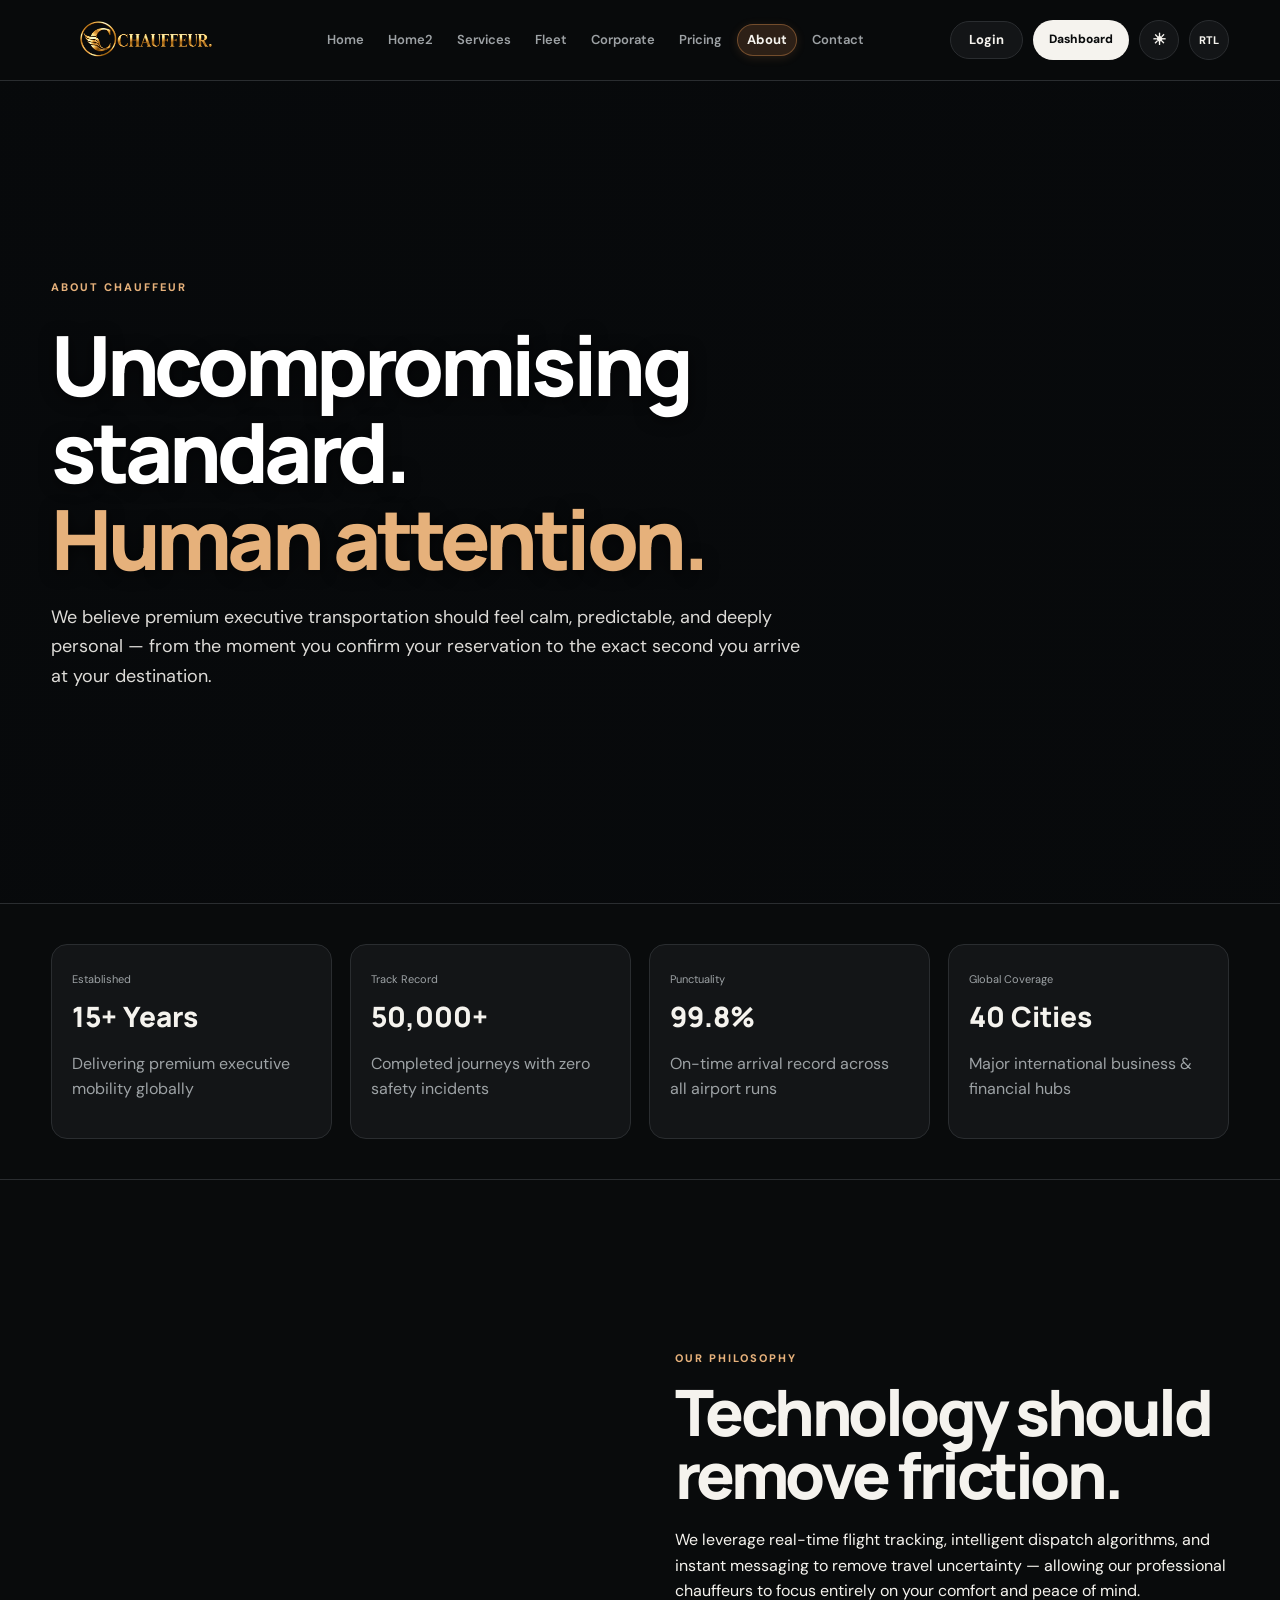
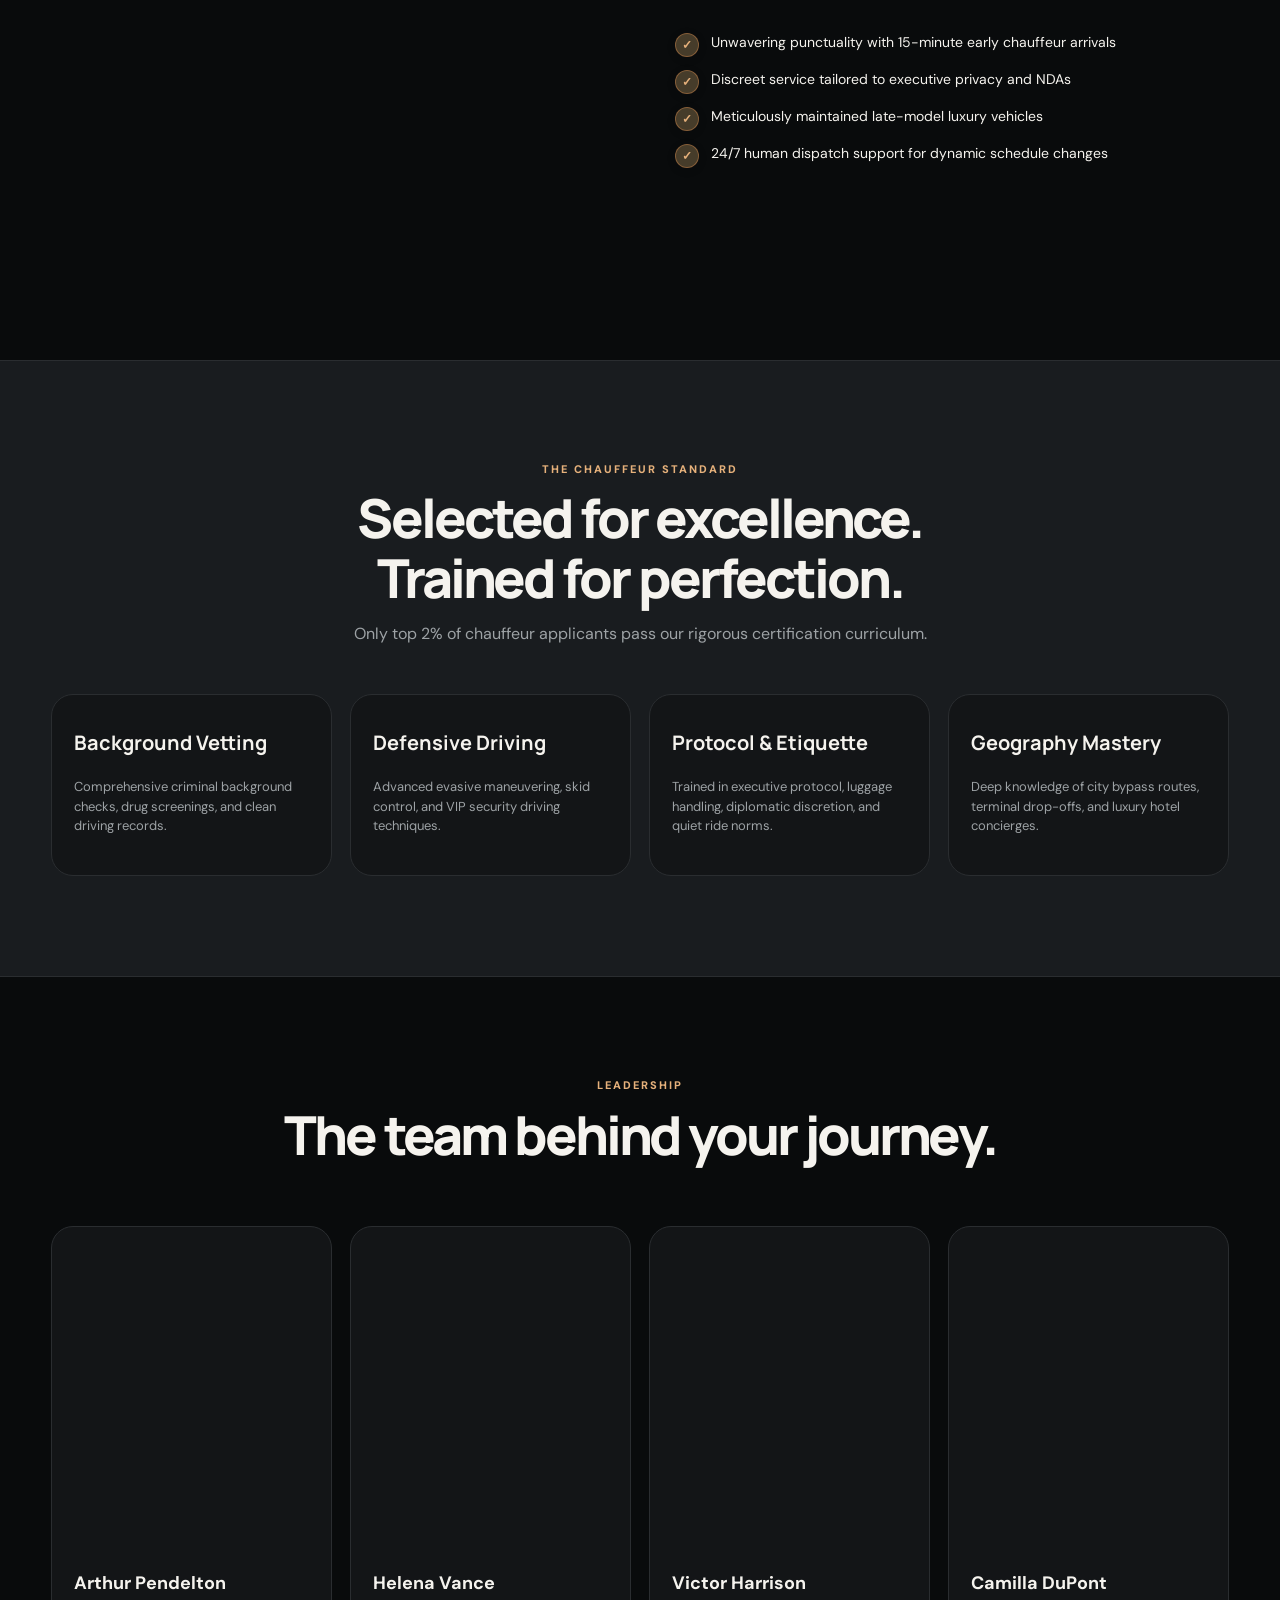
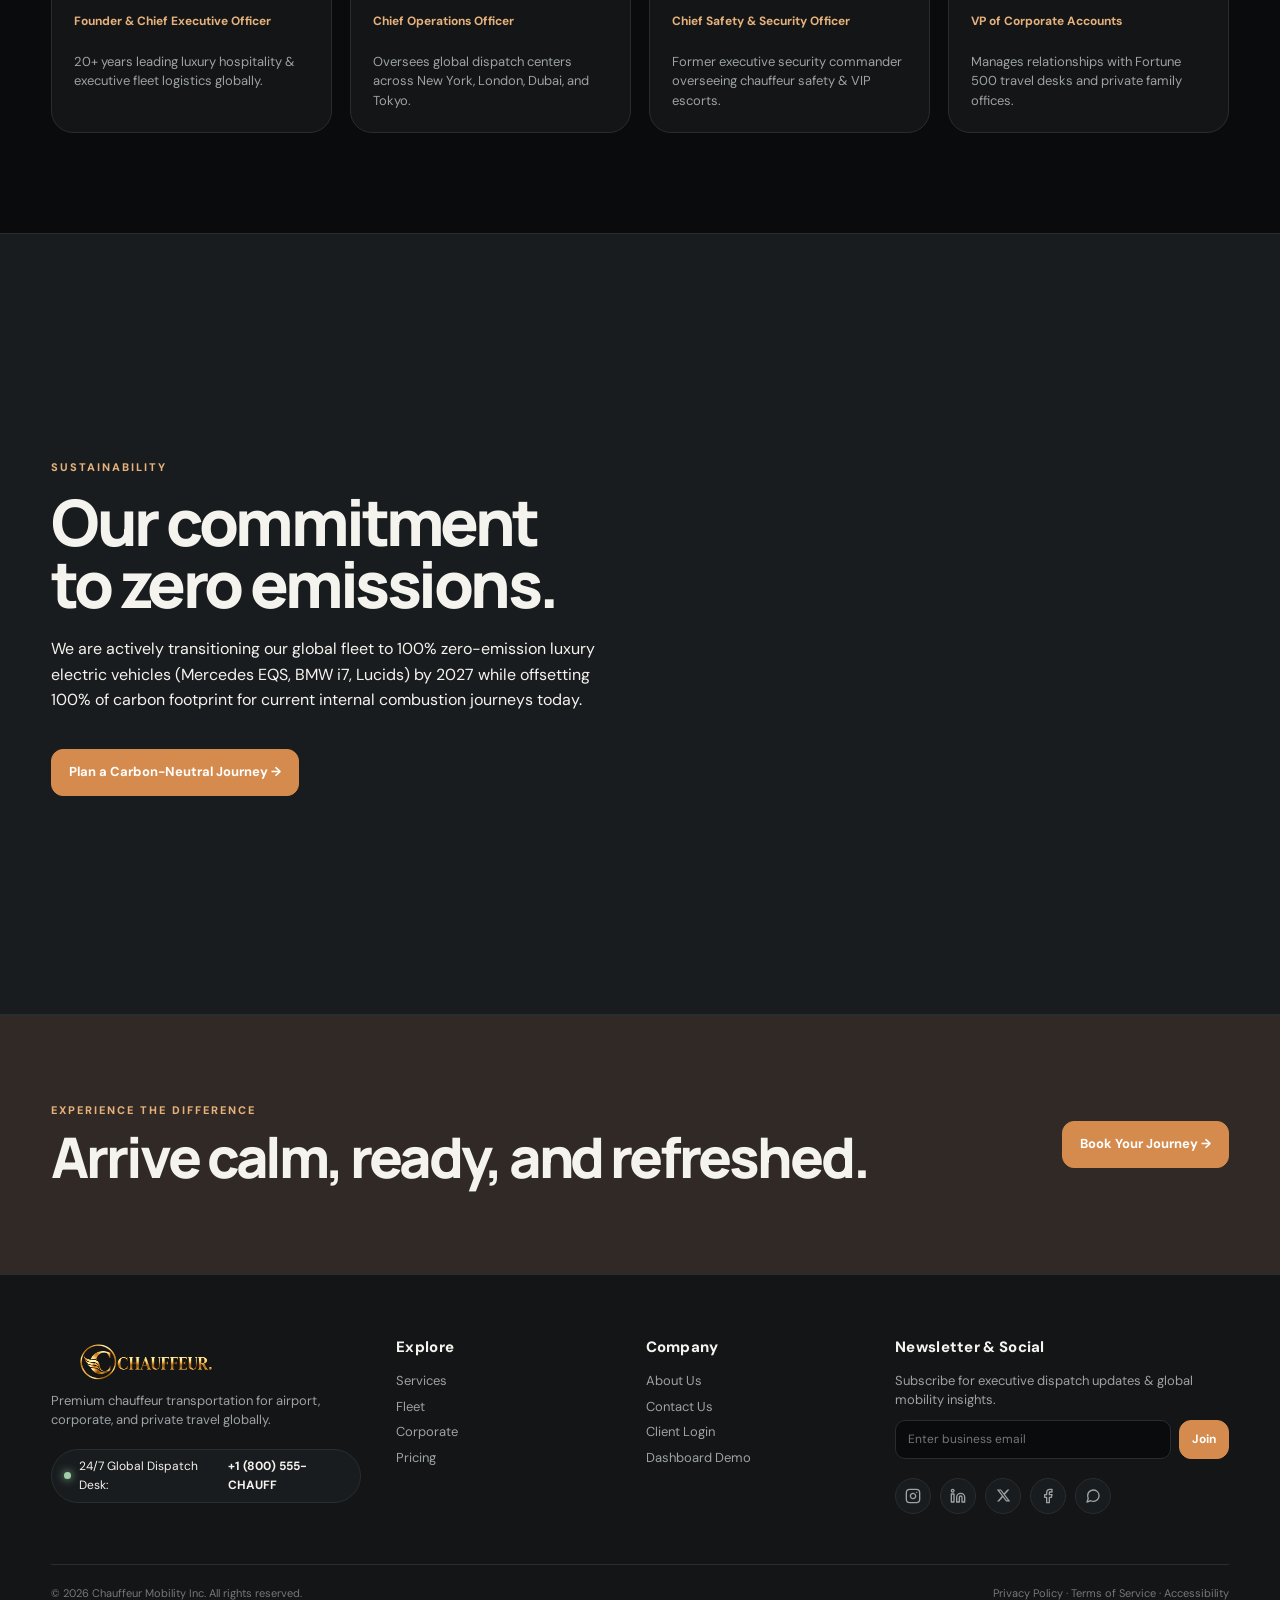
==== commit 1a035f29: "intfixes" ====
--- a/about.html
+++ b/about.html
@@ -140,7 +140,7 @@
         </div>
         <div class="grid4">
           <div class="team-card reveal">
-            <div class="team-img" style="background-image:url(https://images.unsplash.com/photo-1507003211169-0a1dd7228f2d?auto=format&fit=crop&w=800&q=80)"></div>
+            <div class="team-img" style="background-image:url(https://images.unsplash.com/photo-1560250097-0b93528c311a?auto=format&fit=crop&w=800&q=80)"></div>
             <div class="team-body">
               <h3>Arthur Pendelton</h3>
               <span>Founder & Chief Executive Officer</span>
@@ -156,7 +156,7 @@
             </div>
           </div>
           <div class="team-card reveal">
-            <div class="team-img" style="background-image:url(https://images.unsplash.com/photo-1500648767791-00dcc994a43e?auto=format&fit=crop&w=800&q=80)"></div>
+            <div class="team-img" style="background-image:url(https://images.unsplash.com/photo-1519085360753-af0119f7cbe7?auto=format&fit=crop&w=800&q=80)"></div>
             <div class="team-body">
               <h3>Victor Harrison</h3>
               <span>Chief Safety & Security Officer</span>
@@ -164,7 +164,7 @@
             </div>
           </div>
           <div class="team-card reveal">
-            <div class="team-img" style="background-image:url(https://images.unsplash.com/photo-1580489944761-15a19d654956?auto=format&fit=crop&w=800&q=80)"></div>
+            <div class="team-img" style="background-image:url(https://images.unsplash.com/photo-1573497019940-1c28c88b4f3e?auto=format&fit=crop&w=800&q=80)"></div>
             <div class="team-body">
               <h3>Camilla DuPont</h3>
               <span>VP of Corporate Accounts</span>
--- a/style.css
+++ b/style.css
@@ -82,12 +82,20 @@
 }
 
 .header {
-  position: sticky;
+  position: fixed;
   top: 0;
-  z-index: 50;
-  background: rgba(11, 12, 13, .88);
+  left: 0;
+  right: 0;
+  width: 100%;
+  z-index: 1000;
+  background: color-mix(in srgb, var(--bg) 90%, transparent);
   backdrop-filter: blur(18px);
-  border-bottom: 1px solid rgba(255, 255, 255, .06)
+  -webkit-backdrop-filter: blur(18px);
+  border-bottom: 1px solid var(--line);
+}
+
+body:has(.header) {
+  padding-top: 80px;
 }
 
 .nav {
@@ -113,16 +121,8 @@
   object-fit: contain;
   display: block;
   flex-shrink: 0;
-  transition: transform 0.25s ease, opacity 0.25s ease, filter 0.25s ease;
-}
-
-html[data-theme="light"] .brand-logo-img {
-  mix-blend-mode: multiply;
-  filter: contrast(1.25) drop-shadow(0 0 1px #000000);
-  background: transparent;
-  border: none;
-  padding: 0;
-  box-shadow: none;
+  transition: transform 0.25s ease, opacity 0.25s ease;
+  filter: none;
 }
 
 .brand:hover .brand-logo-img {
@@ -494,7 +494,10 @@
   border: 1px solid var(--line);
   border-radius: var(--radius);
   overflow: hidden;
-  transition: .3s
+  transition: .3s;
+  display: flex;
+  flex-direction: column;
+  height: 100%;
 }
 
 .card:hover {
@@ -510,19 +513,48 @@
 }
 
 .card-body {
-  padding: 22px
-}
-
+  padding: 22px;
+  display: flex;
+  flex-direction: column;
+  flex: 1;
+}
+
+.card-body > .badge,
+.card-body > .eyebrow,
+.card-body > span.badge {
+  align-self: flex-start;
+  margin-bottom: 10px;
+  min-height: 24px;
+  display: inline-flex;
+  align-items: center;
+}
+
+.card-body > h3,
 .card h3 {
-  font-family: Manrope;
+  font-family: Manrope, sans-serif;
   font-size: 20px;
-  margin: 7px 0
-}
-
+  font-weight: 700;
+  margin: 0 0 10px 0;
+  line-height: 1.25;
+  min-height: 50px;
+  display: flex;
+  align-items: center;
+}
+
+.card-body > p,
 .card p {
   font-size: 13px;
   color: var(--muted);
-  margin: 0
+  line-height: 1.5;
+  margin: 0 0 16px 0;
+  min-height: 60px;
+}
+
+.card-body > .btn,
+.card-body > button,
+.card-body .open-book {
+  margin-top: auto !important;
+  width: 100%;
 }
 
 .arrow {
@@ -735,18 +767,22 @@
 
 .specs {
   display: flex;
-  gap: 14px;
+  gap: 6px 8px;
   flex-wrap: wrap;
-  margin: 15px 0
+  margin: 0 0 20px 0;
+  min-height: 32px;
+  align-items: center;
 }
 
 .spec {
-  padding: 7px 10px;
+  padding: 5px 10px;
   background: var(--panel2);
   border-radius: 99px;
   color: var(--text);
   font-size: 11px;
-  border: 1px solid var(--line)
+  font-weight: 500;
+  border: 1px solid var(--line);
+  white-space: nowrap;
 }
 
 .cta {
@@ -835,6 +871,29 @@
 .field select:focus,
 .field textarea:focus {
   border-color: var(--accent)
+}
+
+/* DATE & TIME PICKER BROWSER INDICATORS CONTRAST FOR DARK MODE */
+input[type="date"]::-webkit-calendar-picker-indicator,
+input[type="time"]::-webkit-calendar-picker-indicator,
+input[type="datetime-local"]::-webkit-calendar-picker-indicator {
+  filter: invert(1) brightness(1.5);
+  cursor: pointer;
+  opacity: 0.85;
+  transition: opacity 0.2s ease, transform 0.2s ease;
+}
+
+input[type="date"]::-webkit-calendar-picker-indicator:hover,
+input[type="time"]::-webkit-calendar-picker-indicator:hover,
+input[type="datetime-local"]::-webkit-calendar-picker-indicator:hover {
+  opacity: 1;
+  transform: scale(1.1);
+}
+
+html[data-theme="light"] input[type="date"]::-webkit-calendar-picker-indicator,
+html[data-theme="light"] input[type="time"]::-webkit-calendar-picker-indicator,
+html[data-theme="light"] input[type="datetime-local"]::-webkit-calendar-picker-indicator {
+  filter: none;
 }
 
 .footer {
@@ -1382,6 +1441,11 @@
     max-width: calc(50% - 9px)
   }
 
+  .team-img {
+    height: 360px !important;
+    background-position: center 25% !important;
+  }
+
   .split {
     gap: 35px
   }
@@ -1392,6 +1456,10 @@
 }
 
 @media(max-width:780px) {
+  body:has(.header) {
+    padding-top: 68px;
+  }
+
   .nav {
     height: 68px
   }
@@ -1534,6 +1602,11 @@
     max-width: 100%
   }
 
+  .team-img {
+    height: 320px !important;
+    background-position: center 25% !important;
+  }
+
   .form-grid {
     grid-template-columns: 1fr
   }
@@ -2068,36 +2141,63 @@
   background: var(--panel);
   border: 1px solid var(--line);
   border-radius: var(--radius);
-  overflow: hidden
+  overflow: hidden;
+  display: flex;
+  flex-direction: column;
+  height: 100%;
+  transition: transform .3s ease, border-color .3s ease, box-shadow .3s ease;
+}
+
+.team-card:hover {
+  transform: translateY(-5px);
+  border-color: #45484b;
+  box-shadow: var(--shadow);
 }
 
 .team-img {
-  height: 280px;
+  height: 320px;
+  width: 100%;
   background-size: cover;
-  background-position: center
+  background-position: center 25%;
+  transition: transform .5s ease;
+}
+
+.team-card:hover .team-img {
+  transform: scale(1.04);
 }
 
 .team-body {
-  padding: 20px
+  padding: 22px;
+  display: flex;
+  flex-direction: column;
+  flex: 1;
 }
 
 .team-body h3 {
-  margin: 0 0 4px;
-  font-size: 18px
+  margin: 0 0 6px 0;
+  font-size: 18px;
+  font-weight: 700;
+  min-height: 26px;
+  display: flex;
+  align-items: center;
 }
 
 .team-body span {
   color: var(--accent2);
   font-size: 12px;
   font-weight: 700;
-  display: block;
-  margin-bottom: 8px
+  display: flex;
+  align-items: center;
+  margin-bottom: 12px;
+  min-height: 36px;
 }
 
 .team-body p {
   color: var(--muted);
   font-size: 13px;
-  margin: 0
+  margin: 0;
+  line-height: 1.5;
+  min-height: 58px;
 }
 
 /* HOME 2 UNIQUE ENTERPRISE COMPONENTS */
@@ -2461,7 +2561,20 @@
   display: flex;
   justify-content: center;
   align-items: center;
-  margin-bottom: 20px
+  width: 100%;
+  margin: 0 0 20px 0;
+  text-align: center;
+}
+
+.auth-logo-center .brand {
+  display: inline-flex;
+  justify-content: center;
+  align-items: center;
+  margin: 0 auto;
+}
+
+.auth-logo-center .brand-logo-img {
+  margin: 0 auto;
 }
 
 .btn-social {
@@ -2501,6 +2614,20 @@
   font-size: 13px;
   flex-wrap: wrap;
   gap: 10px
+}
+
+.form-options a,
+.forgot-link {
+  color: var(--muted);
+  transition: color 0.25s ease, text-decoration 0.25s ease;
+  text-decoration: none;
+}
+
+.form-options a:hover,
+.forgot-link:hover {
+  color: var(--accent2) !important;
+  text-decoration: underline;
+  text-underline-offset: 3px;
 }
 
 .checkbox-field {
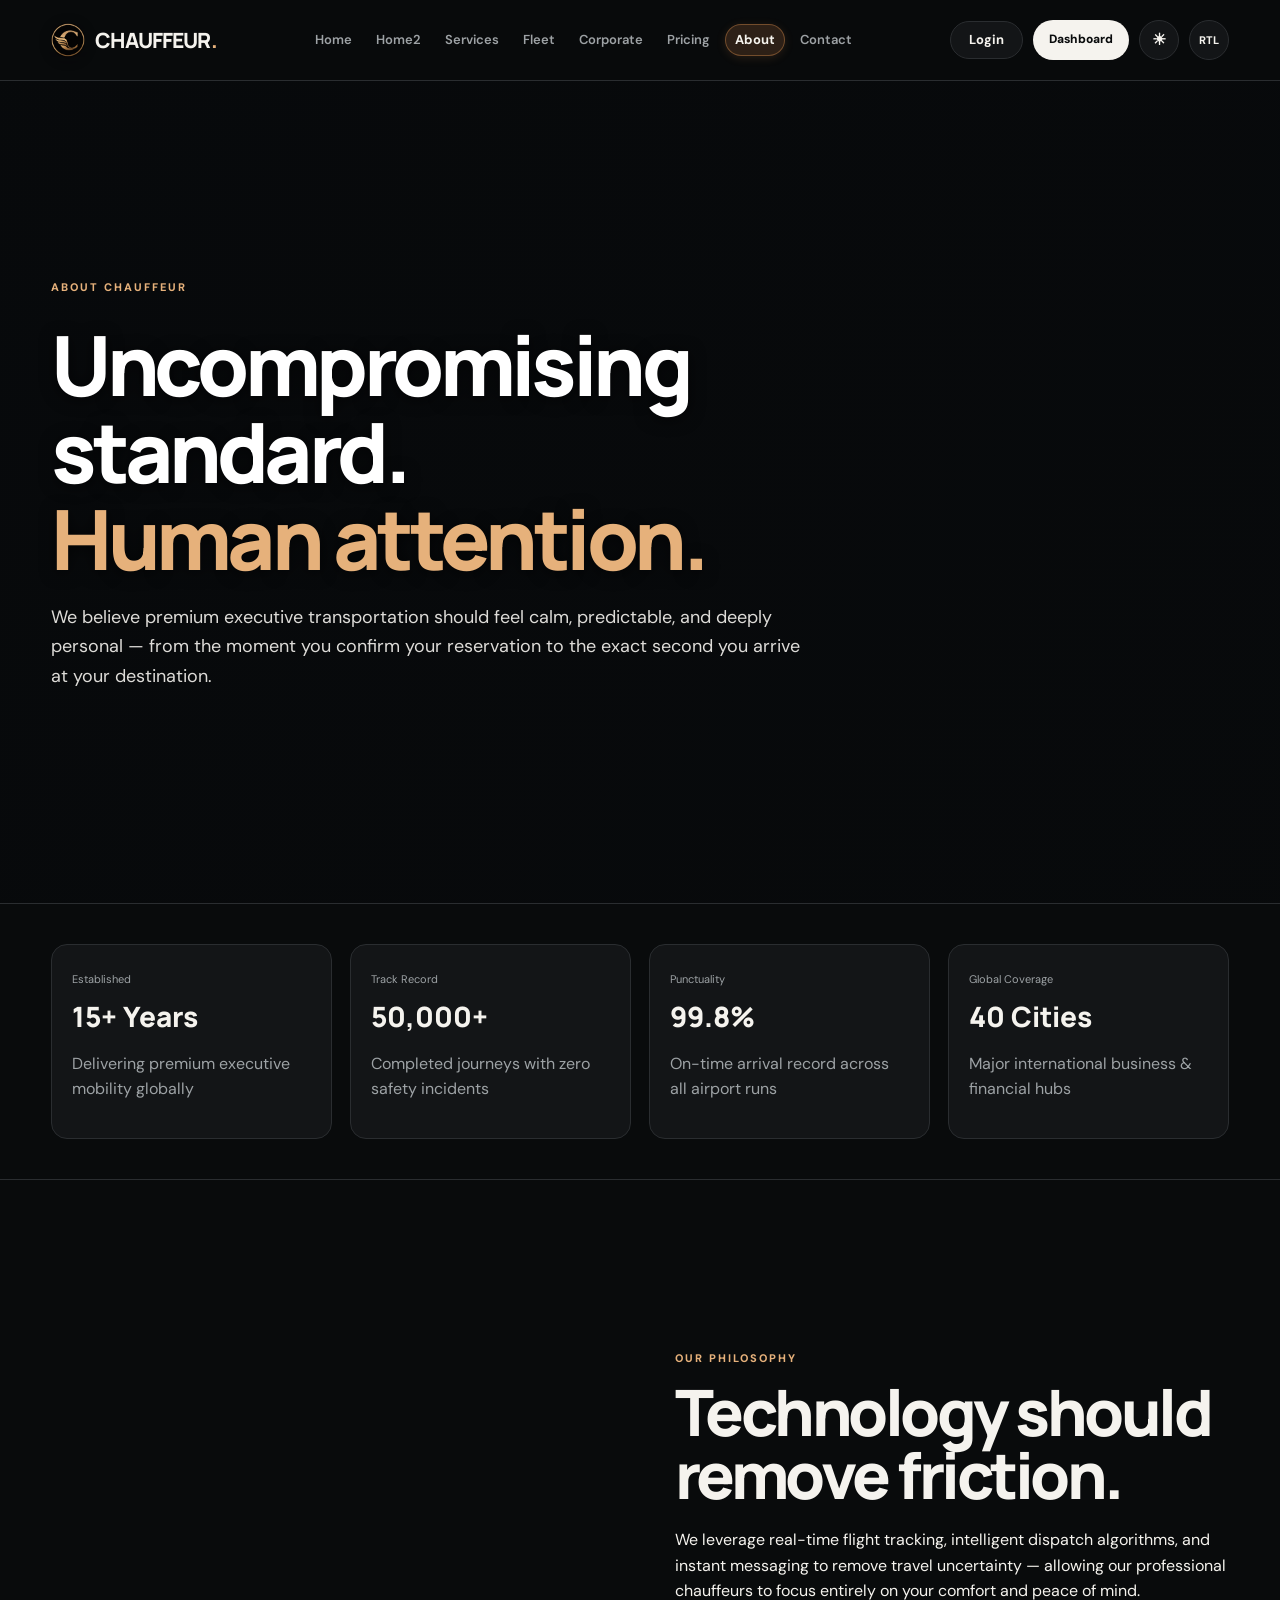
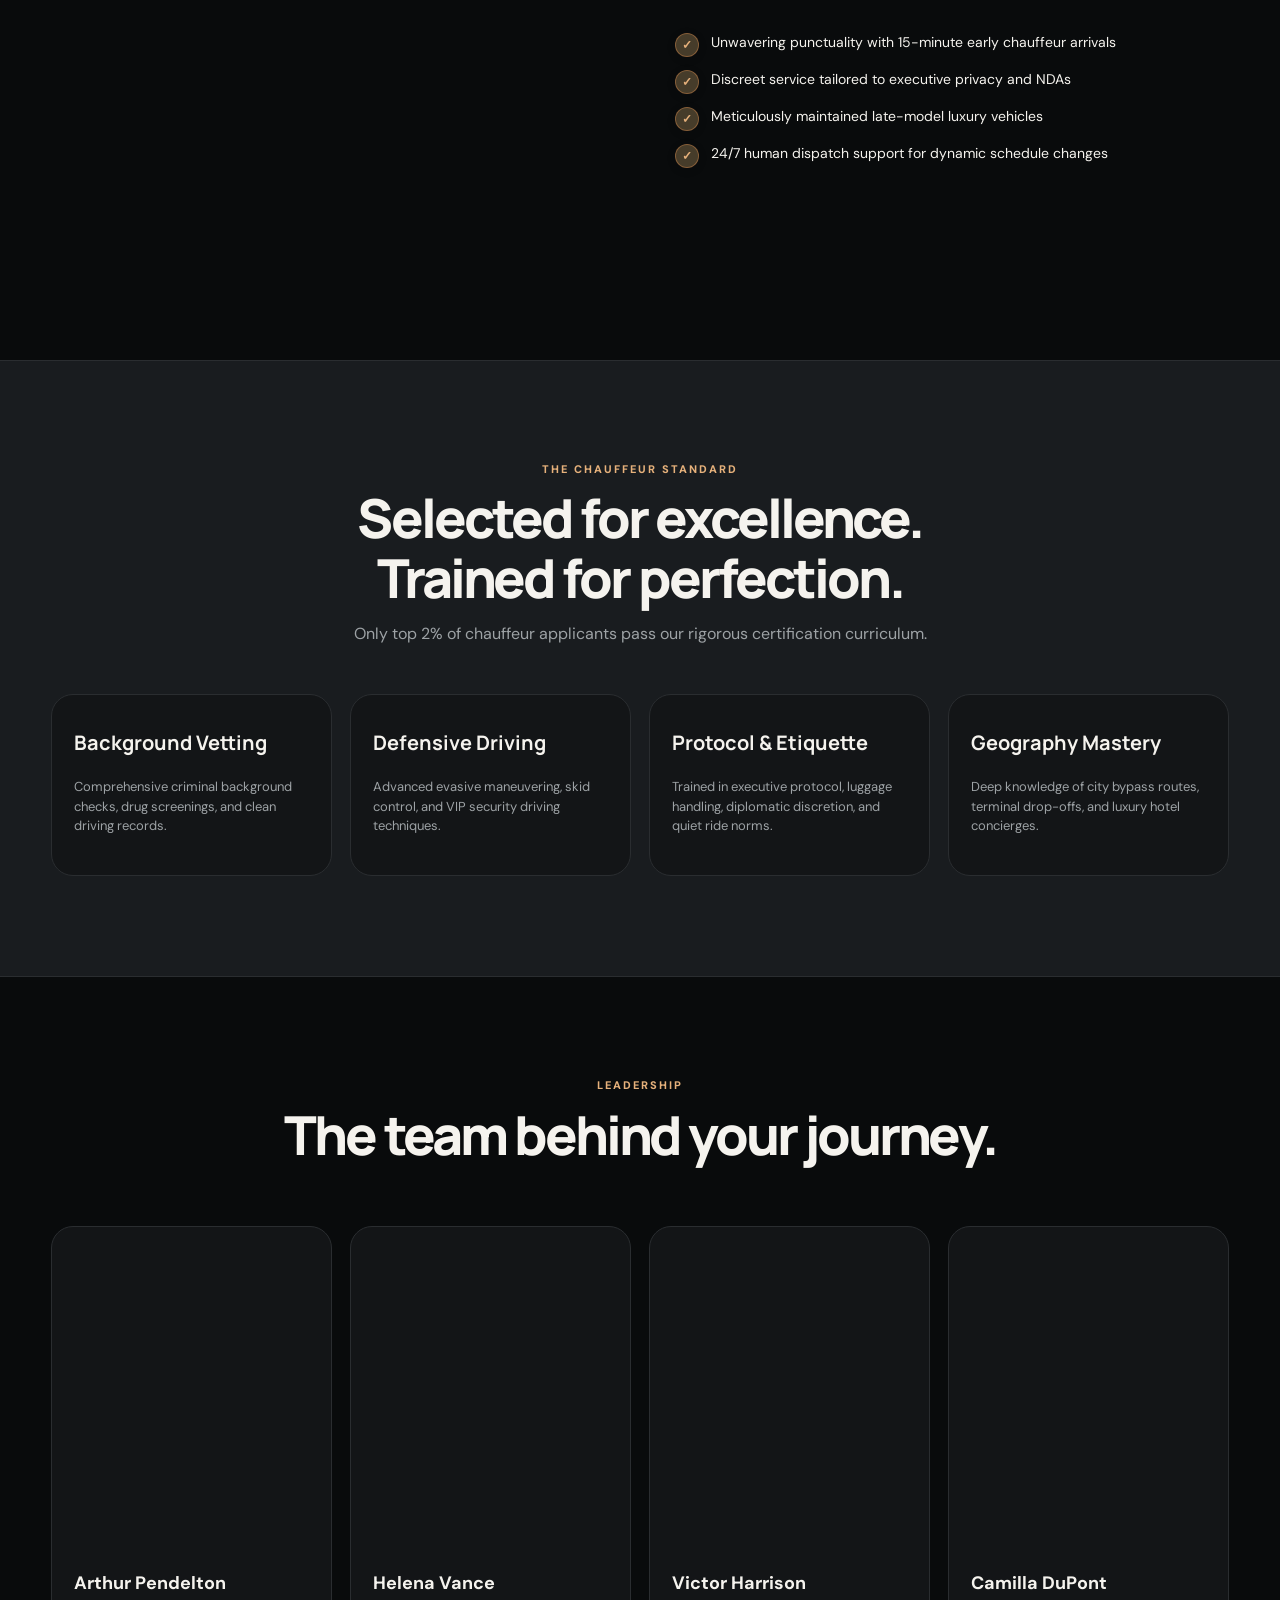
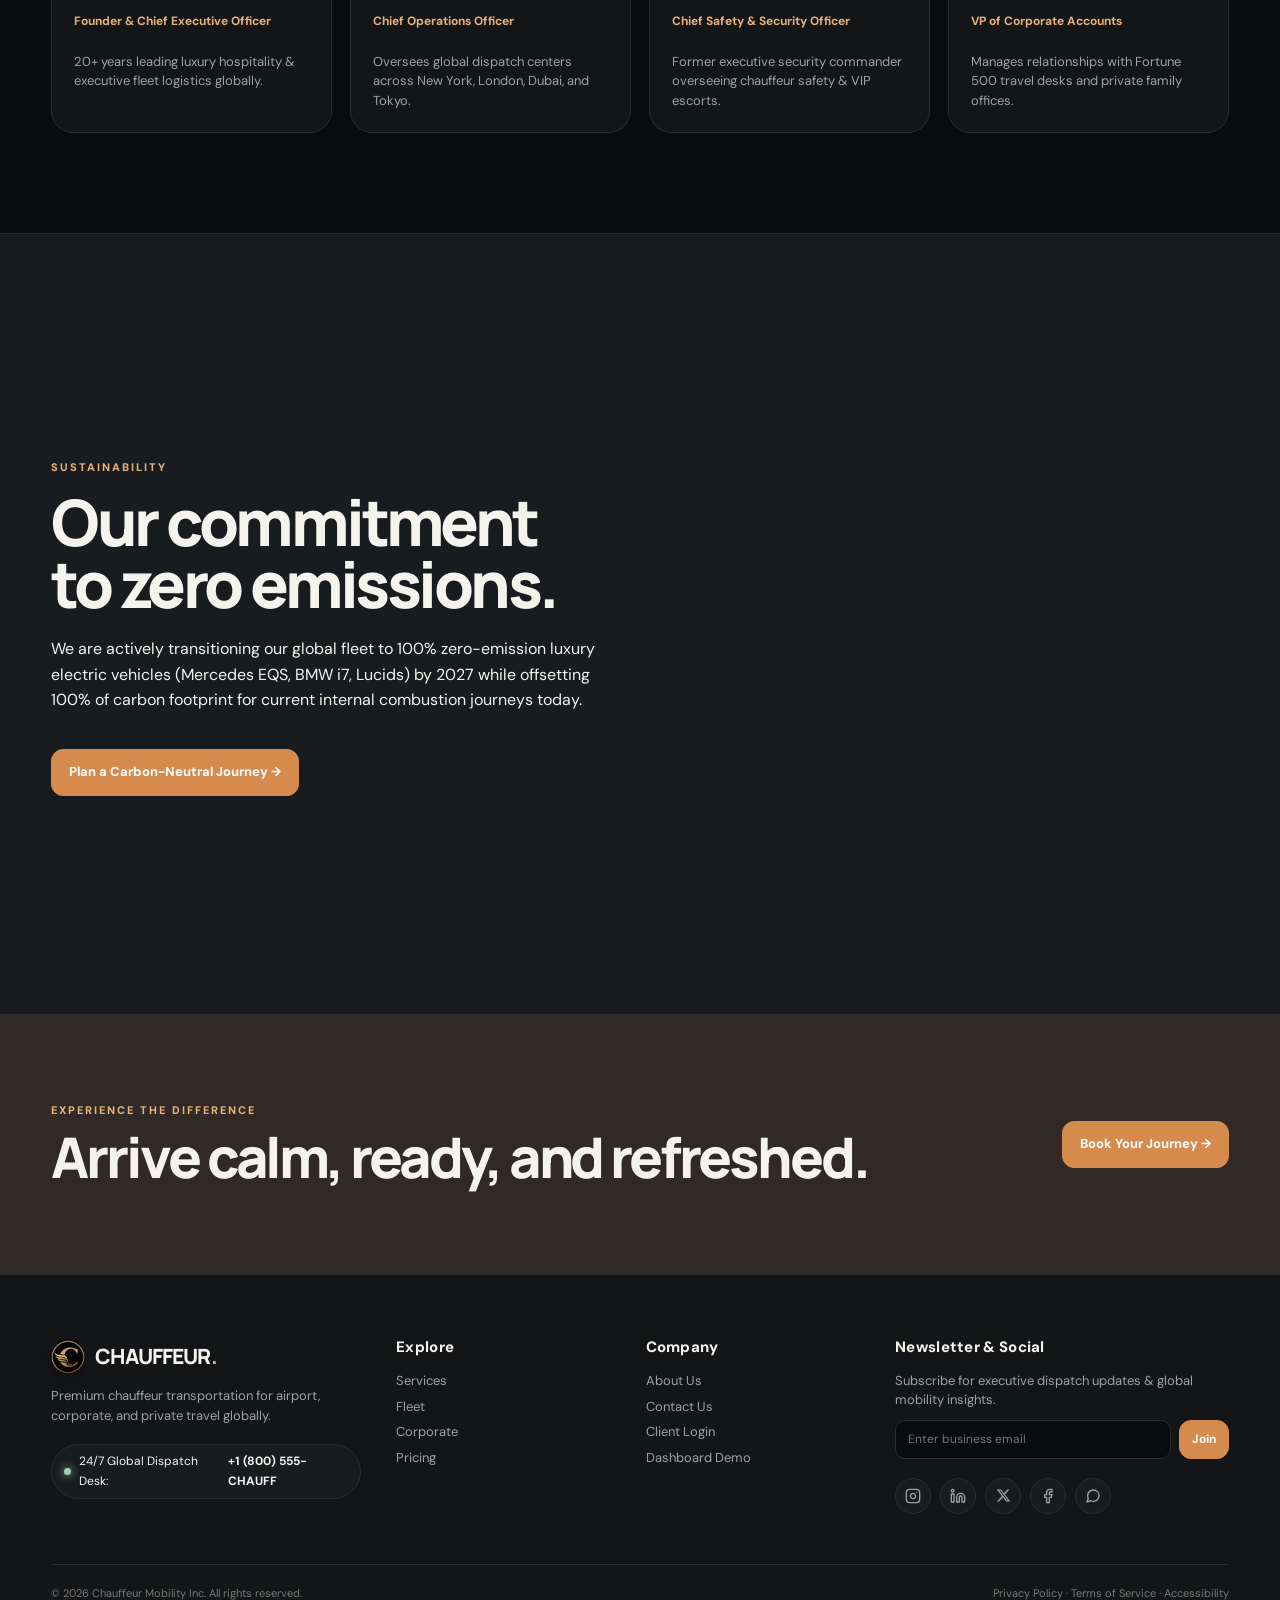
==== commit 71f239fa: "intlogofix" ====
--- a/about.html
+++ b/about.html
@@ -12,7 +12,8 @@
   <header class="header">
     <div class="container nav">
       <a class="brand" href="index.html">
-        <img src="logo.png" alt="CHAUFFEUR." class="brand-logo-img">
+        <img src="favicon.png" alt="CHAUFFEUR." class="brand-favicon">
+        <span class="brand-text">CHAUFFEUR<span class="dot">.</span></span>
       </a>
       <nav class="navlinks">
         <a href="index.html">Home</a>
@@ -204,7 +205,8 @@
     <div class="container footer-grid">
       <div>
         <a class="brand" href="index.html">
-          <img src="logo.png" alt="CHAUFFEUR." class="brand-logo-img">
+          <img src="favicon.png" alt="CHAUFFEUR." class="brand-favicon">
+          <span class="brand-text">CHAUFFEUR<span class="dot">.</span></span>
         </a>
         <p>Premium chauffeur transportation for airport, corporate, and private travel globally.</p>
         <div class="footer-contact-chip">
--- a/style.css
+++ b/style.css
@@ -108,10 +108,44 @@
 }
 
 .brand {
-  display: inline-flex;
-  align-items: center;
+  display: inline-flex !important;
+  flex-direction: row !important;
+  align-items: center !important;
+  justify-content: flex-start !important;
+  flex-wrap: nowrap !important;
+  white-space: nowrap !important;
+  gap: 10px;
   text-decoration: none;
   flex-shrink: 0;
+  transition: transform 0.25s ease;
+}
+
+.brand-favicon {
+  width: 34px;
+  height: 34px;
+  object-fit: contain;
+  display: block;
+  flex-shrink: 0;
+  border-radius: 50%;
+  filter: drop-shadow(0 2px 6px rgba(0, 0, 0, 0.25));
+}
+
+.brand-text {
+  font-family: 'Manrope', sans-serif;
+  font-weight: 800;
+  font-size: 21px;
+  letter-spacing: -0.04em;
+  color: var(--text);
+  line-height: 1;
+  white-space: nowrap !important;
+}
+
+.brand-text .dot {
+  color: var(--accent2);
+}
+
+.brand:hover {
+  transform: scale(1.03);
 }
 
 .brand-logo-img {
@@ -121,13 +155,7 @@
   object-fit: contain;
   display: block;
   flex-shrink: 0;
-  transition: transform 0.25s ease, opacity 0.25s ease;
-  filter: none;
-}
-
-.brand:hover .brand-logo-img {
-  transform: scale(1.03);
-  opacity: 0.95;
+  transition: transform 0.25s ease;
 }
 
 .brand-mark {
@@ -1287,6 +1315,34 @@
   align-self: stretch;
   display: flex;
   flex-direction: column
+}
+
+.side .brand {
+  display: inline-flex !important;
+  flex-direction: row !important;
+  align-items: center !important;
+  flex-wrap: nowrap !important;
+  gap: 8px !important;
+  white-space: nowrap !important;
+}
+
+.side .brand-favicon {
+  width: 28px !important;
+  height: 28px !important;
+  flex-shrink: 0 !important;
+}
+
+.side .brand-text {
+  font-size: 18px !important;
+  font-weight: 800 !important;
+  color: #ffffff !important;
+  letter-spacing: -0.03em !important;
+  white-space: nowrap !important;
+  line-height: 1 !important;
+}
+
+.side .brand-text .dot {
+  color: var(--accent2) !important;
 }
 
 .side a {
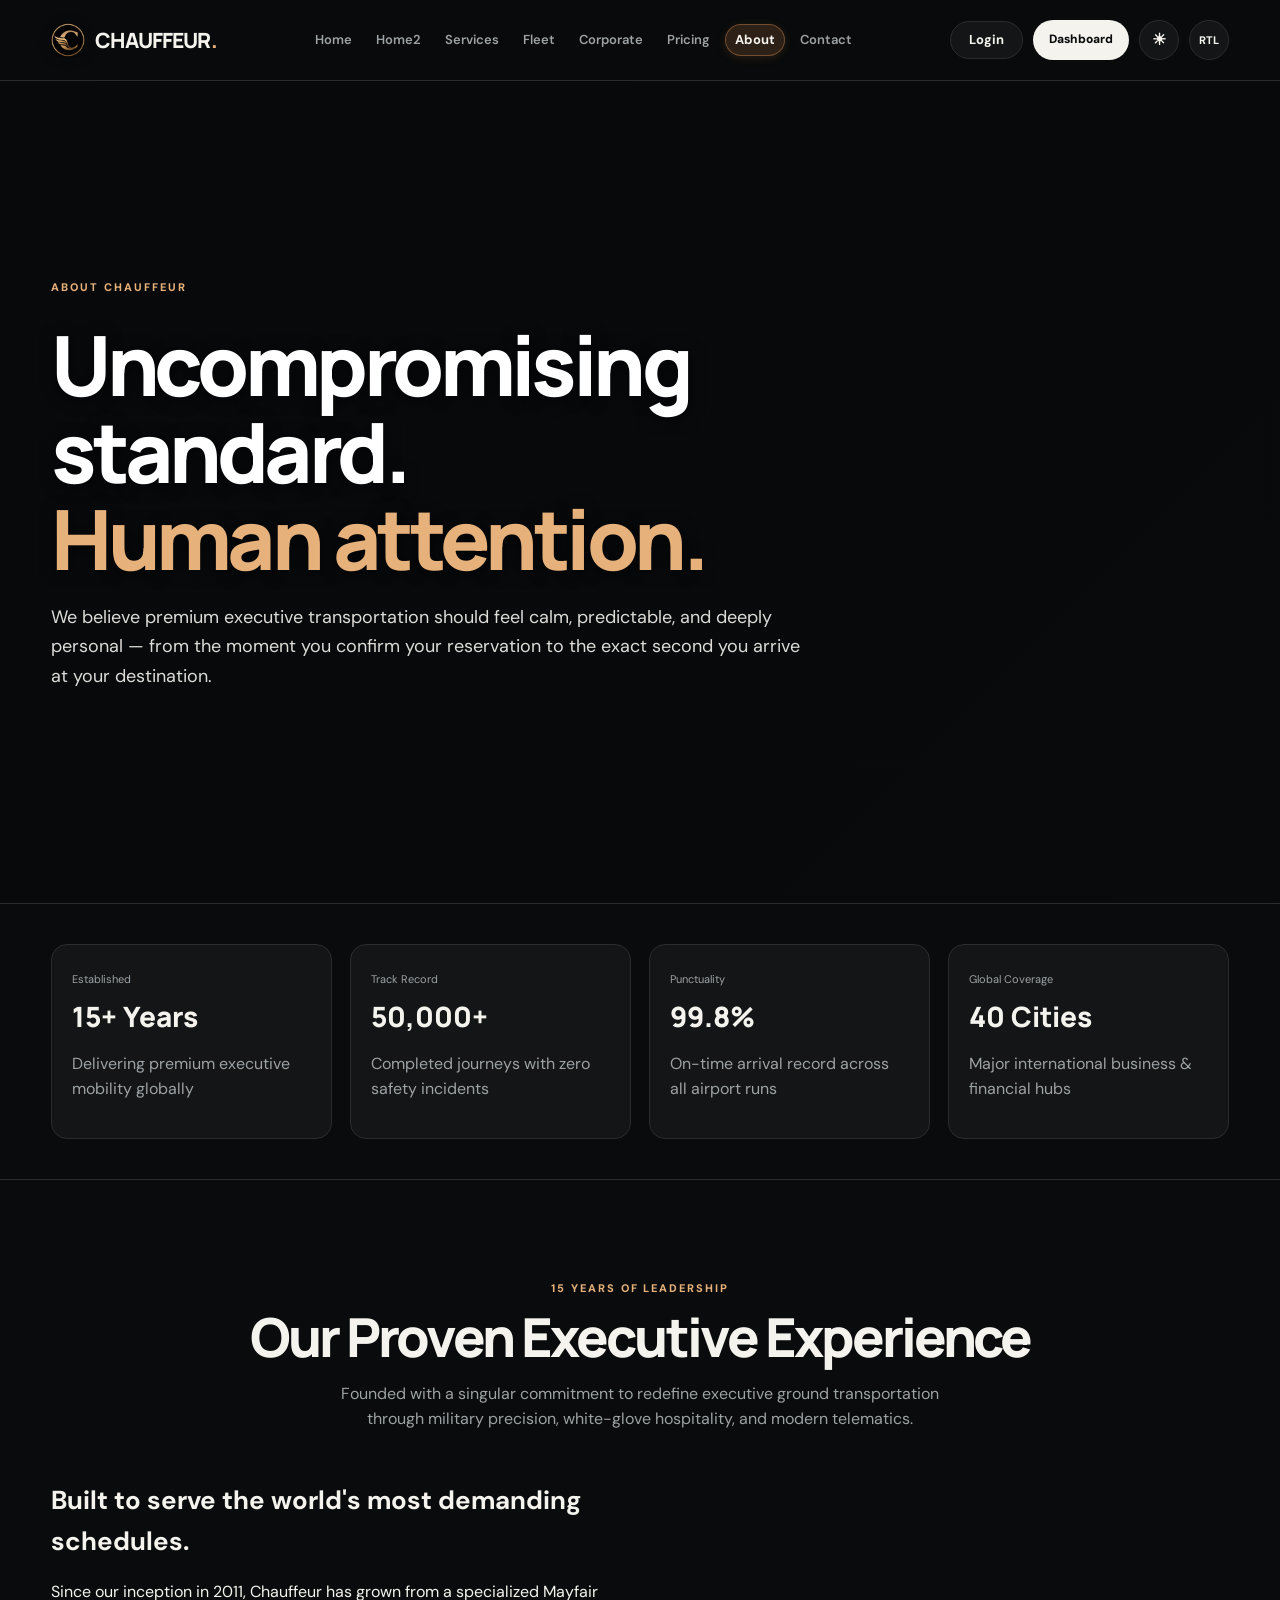
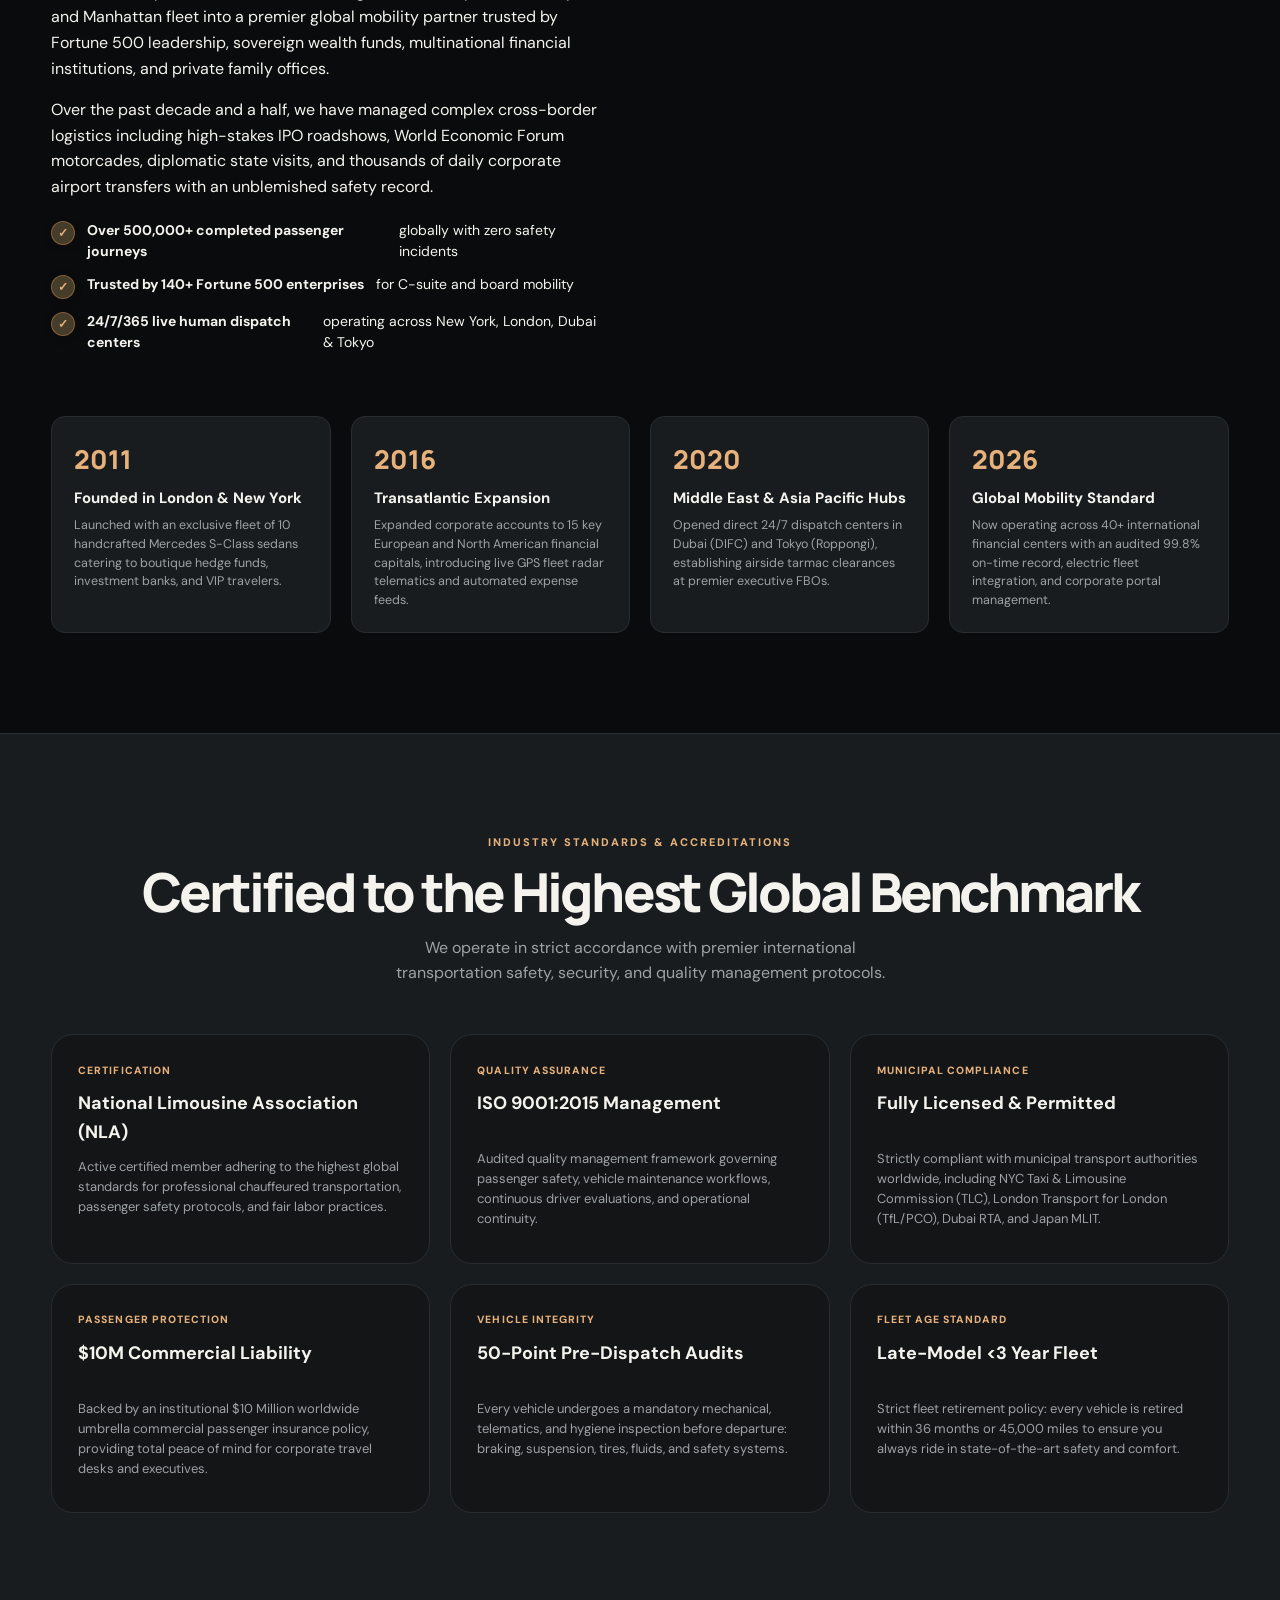
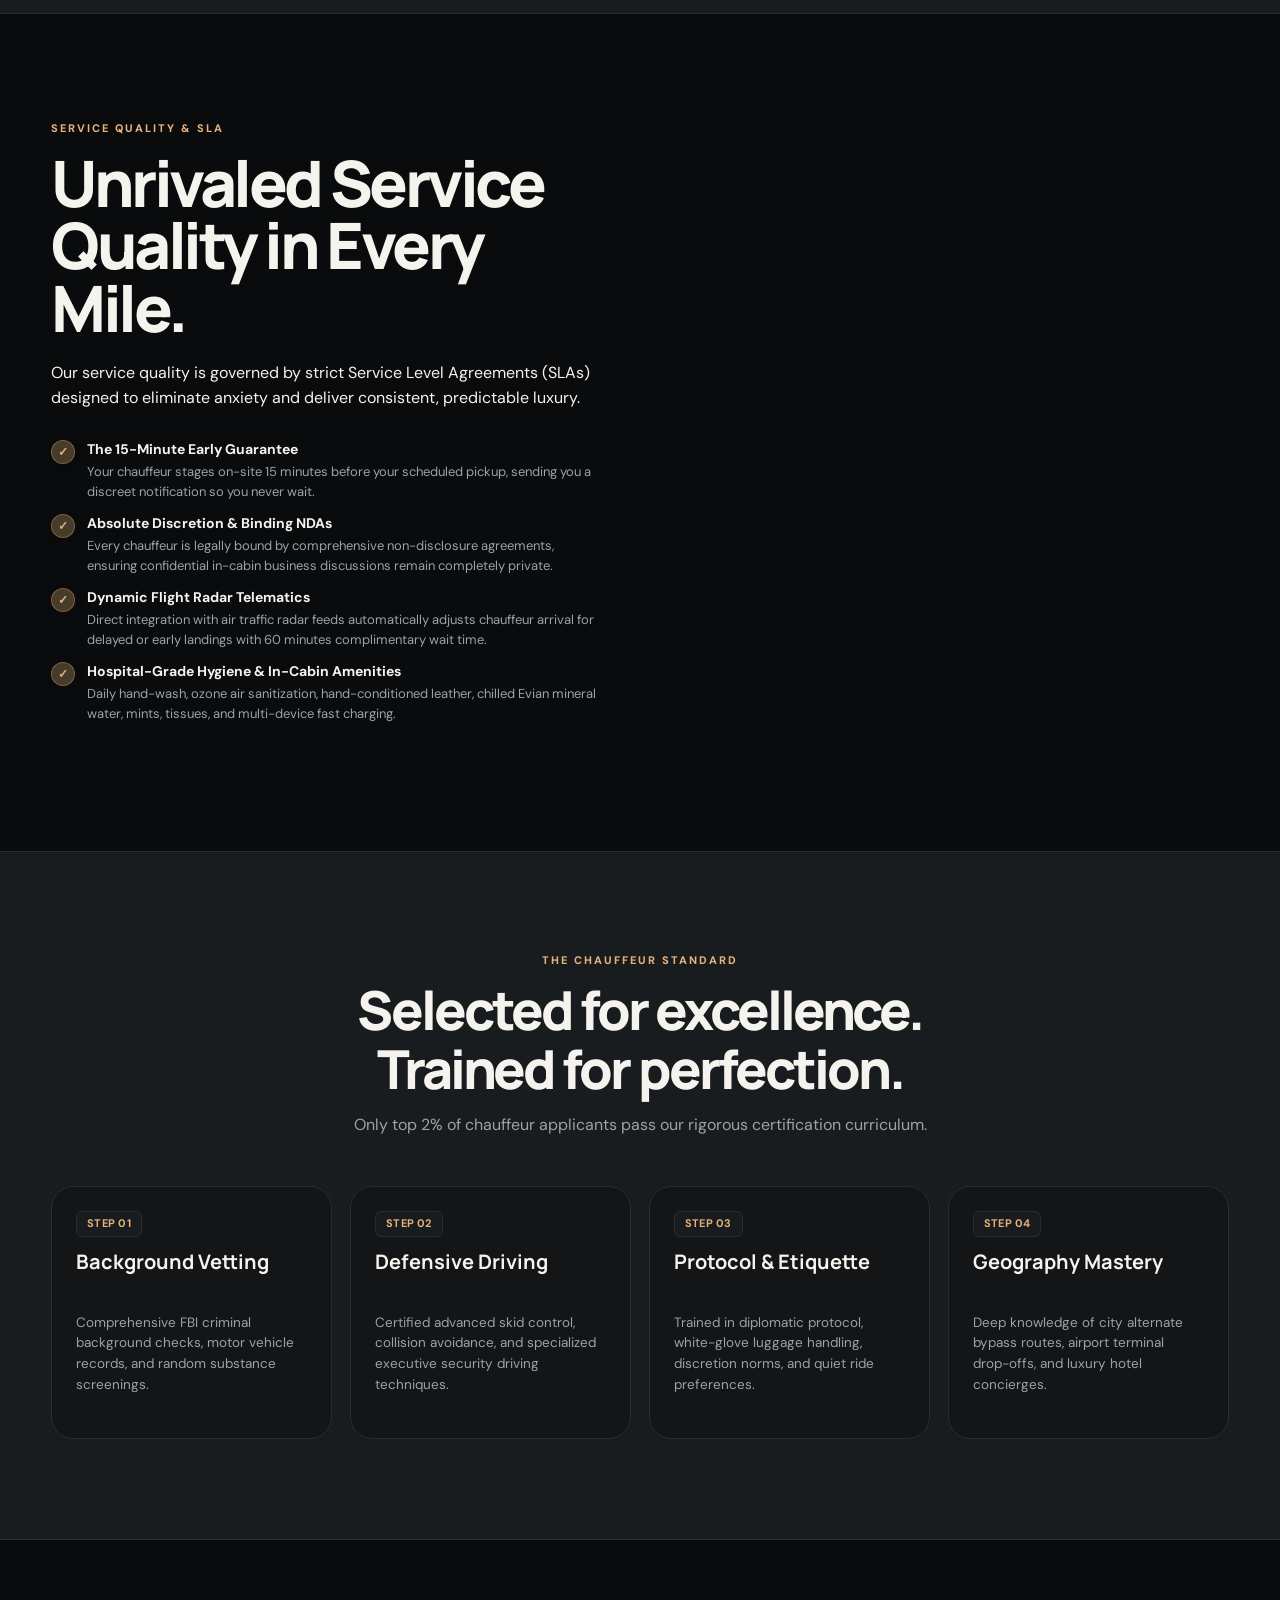
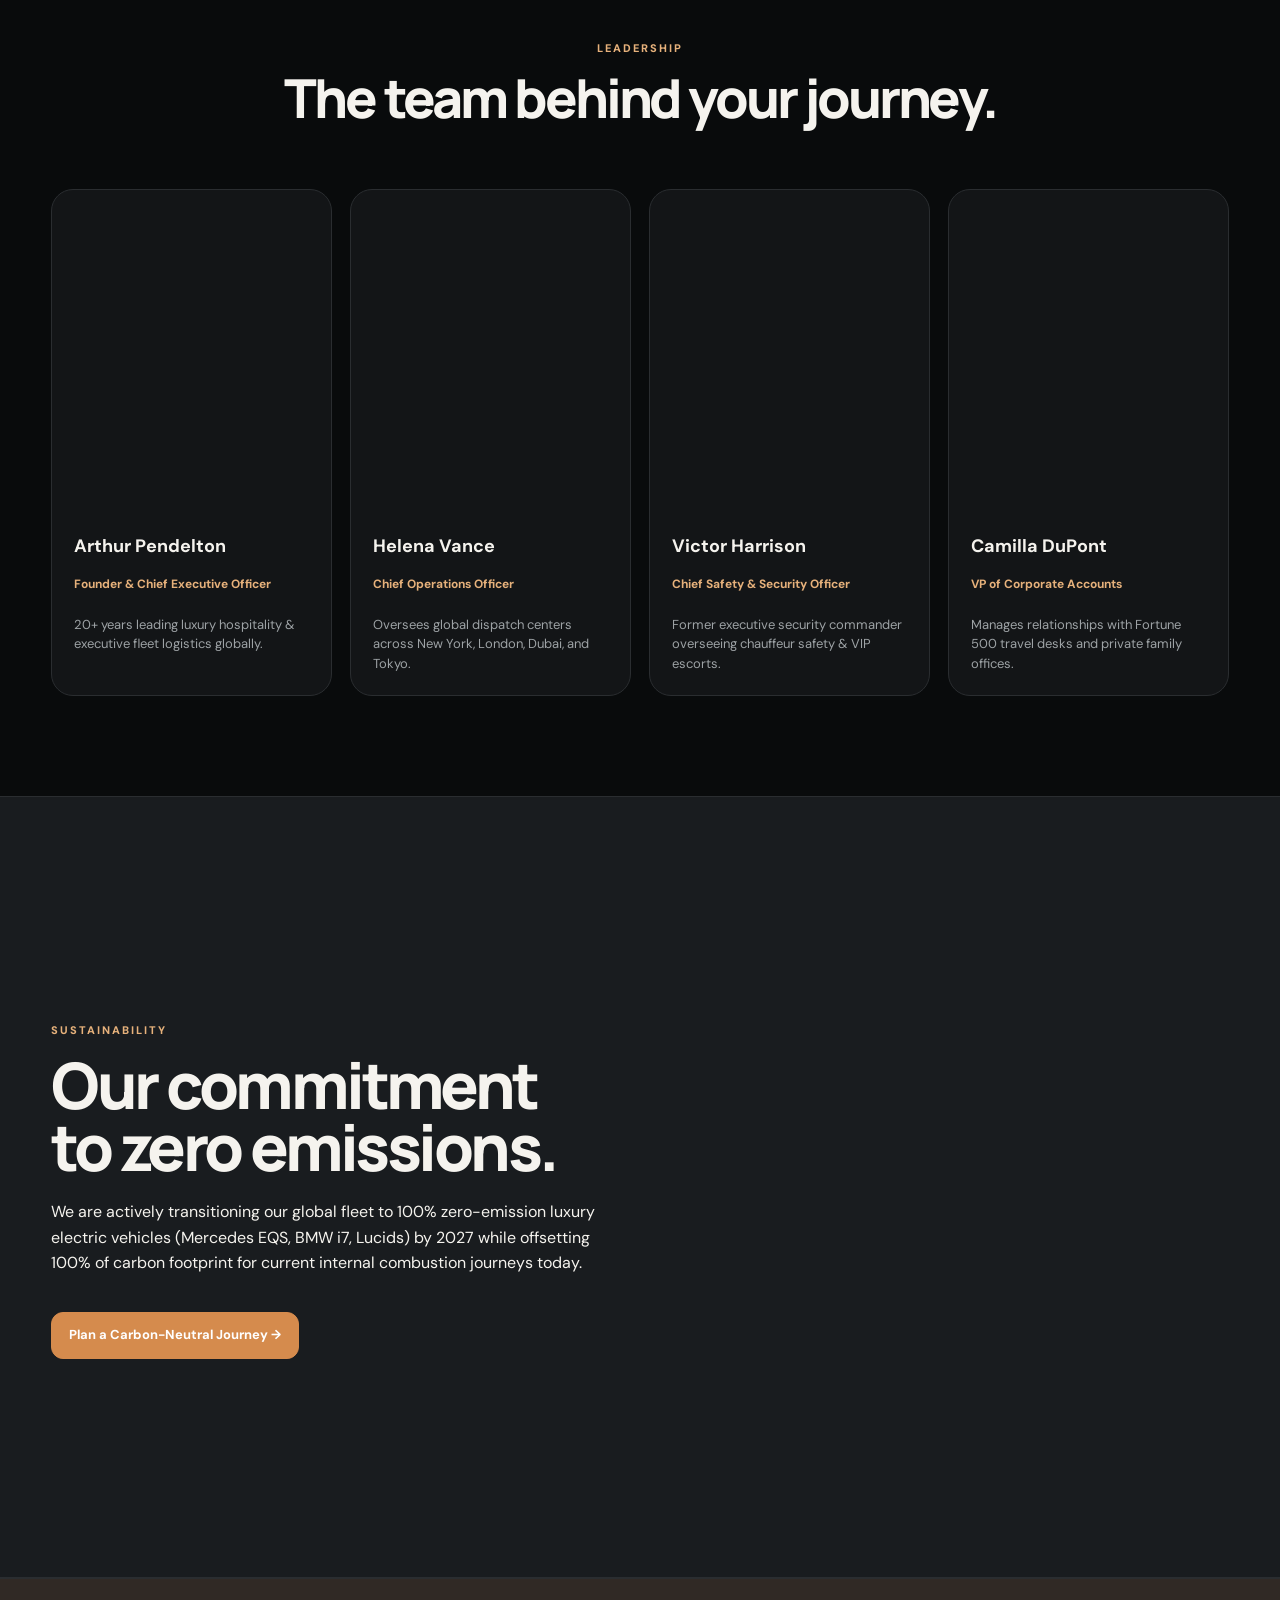
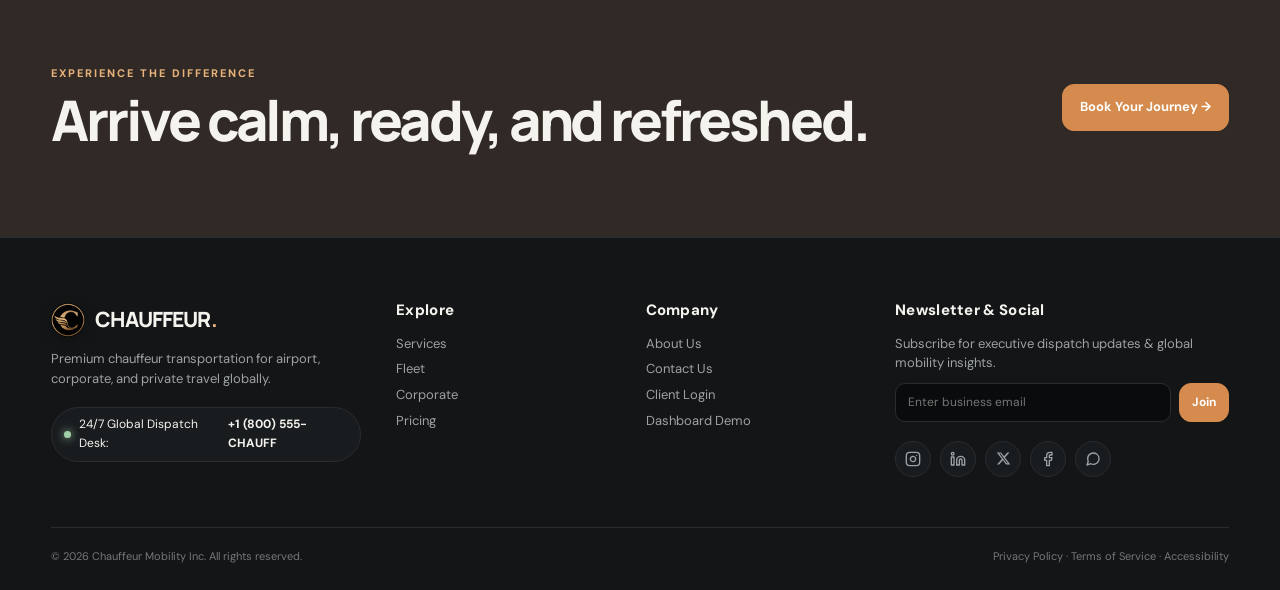
==== commit c122ce77: "fixedintcorrections" ====
--- a/about.html
+++ b/about.html
@@ -77,21 +77,147 @@
       </div>
     </section>
 
-    <!-- CORE PILLARS SECTION -->
+    <!-- COMPANY EXPERIENCE & 15-YEAR HERITAGE SECTION -->
+    <section class="section">
+      <div class="container">
+        <div class="section-head reveal">
+          <div>
+            <span class="eyebrow">15 Years of Leadership</span>
+            <h2 class="display">Our Proven Executive Experience</h2>
+          </div>
+          <p>Founded with a singular commitment to redefine executive ground transportation through military precision, white-glove hospitality, and modern telematics.</p>
+        </div>
+
+        <div class="split" style="margin-bottom:35px">
+          <div class="copy reveal">
+            <h3 style="font-size:26px;margin:0 0 16px;color:var(--text)">Built to serve the world's most demanding schedules.</h3>
+            <p>Since our inception in 2011, Chauffeur has grown from a specialized Mayfair and Manhattan fleet into a premier global mobility partner trusted by Fortune 500 leadership, sovereign wealth funds, multinational financial institutions, and private family offices.</p>
+            <p style="margin-top:12px">Over the past decade and a half, we have managed complex cross-border logistics including high-stakes IPO roadshows, World Economic Forum motorcades, diplomatic state visits, and thousands of daily corporate airport transfers with an unblemished safety record.</p>
+            <div class="checks" style="margin-top:20px">
+              <div class="check"><b>✓</b> <strong>Over 500,000+ completed passenger journeys</strong> globally with zero safety incidents</div>
+              <div class="check"><b>✓</b> <strong>Trusted by 140+ Fortune 500 enterprises</strong> for C-suite and board mobility</div>
+              <div class="check"><b>✓</b> <strong>24/7/365 live human dispatch centers</strong> operating across New York, London, Dubai & Tokyo</div>
+            </div>
+          </div>
+          <div class="split-image reveal" style="background-image:url(https://images.unsplash.com/photo-1511919884226-fd3cad34687c?auto=format&fit=crop&w=1400&q=85);min-height:480px"></div>
+        </div>
+
+        <!-- EXPERIENCE TIMELINE -->
+        <div class="experience-timeline reveal">
+          <div class="timeline-milestone">
+            <div class="timeline-year">2011</div>
+            <h4>Founded in London & New York</h4>
+            <p>Launched with an exclusive fleet of 10 handcrafted Mercedes S-Class sedans catering to boutique hedge funds, investment banks, and VIP travelers.</p>
+          </div>
+          <div class="timeline-milestone">
+            <div class="timeline-year">2016</div>
+            <h4>Transatlantic Expansion</h4>
+            <p>Expanded corporate accounts to 15 key European and North American financial capitals, introducing live GPS fleet radar telematics and automated expense feeds.</p>
+          </div>
+          <div class="timeline-milestone">
+            <div class="timeline-year">2020</div>
+            <h4>Middle East & Asia Pacific Hubs</h4>
+            <p>Opened direct 24/7 dispatch centers in Dubai (DIFC) and Tokyo (Roppongi), establishing airside tarmac clearances at premier executive FBOs.</p>
+          </div>
+          <div class="timeline-milestone">
+            <div class="timeline-year">2026</div>
+            <h4>Global Mobility Standard</h4>
+            <p>Now operating across 40+ international financial centers with an audited 99.8% on-time record, electric fleet integration, and corporate portal management.</p>
+          </div>
+        </div>
+      </div>
+    </section>
+
+    <!-- INDUSTRY STANDARDS & GLOBAL ACCREDITATIONS SECTION -->
+    <section class="section section-alt">
+      <div class="container">
+        <div class="section-head reveal">
+          <div>
+            <span class="eyebrow">Industry Standards & Accreditations</span>
+            <h2 class="display">Certified to the Highest Global Benchmark</h2>
+          </div>
+          <p>We operate in strict accordance with premier international transportation safety, security, and quality management protocols.</p>
+        </div>
+
+        <div class="standards-grid grid3">
+          <div class="standard-card reveal">
+            <span class="standard-badge">Certification</span>
+            <h3>National Limousine Association (NLA)</h3>
+            <p>Active certified member adhering to the highest global standards for professional chauffeured transportation, passenger safety protocols, and fair labor practices.</p>
+          </div>
+
+          <div class="standard-card reveal">
+            <span class="standard-badge">Quality Assurance</span>
+            <h3>ISO 9001:2015 Management</h3>
+            <p>Audited quality management framework governing passenger safety, vehicle maintenance workflows, continuous driver evaluations, and operational continuity.</p>
+          </div>
+
+          <div class="standard-card reveal">
+            <span class="standard-badge">Municipal Compliance</span>
+            <h3>Fully Licensed & Permitted</h3>
+            <p>Strictly compliant with municipal transport authorities worldwide, including NYC Taxi & Limousine Commission (TLC), London Transport for London (TfL/PCO), Dubai RTA, and Japan MLIT.</p>
+          </div>
+
+          <div class="standard-card reveal">
+            <span class="standard-badge">Passenger Protection</span>
+            <h3>$10M Commercial Liability</h3>
+            <p>Backed by an institutional $10 Million worldwide umbrella commercial passenger insurance policy, providing total peace of mind for corporate travel desks and executives.</p>
+          </div>
+
+          <div class="standard-card reveal">
+            <span class="standard-badge">Vehicle Integrity</span>
+            <h3>50-Point Pre-Dispatch Audits</h3>
+            <p>Every vehicle undergoes a mandatory mechanical, telematics, and hygiene inspection before departure: braking, suspension, tires, fluids, and safety systems.</p>
+          </div>
+
+          <div class="standard-card reveal">
+            <span class="standard-badge">Fleet Age Standard</span>
+            <h3>Late-Model <3 Year Fleet</h3>
+            <p>Strict fleet retirement policy: every vehicle is retired within 36 months or 45,000 miles to ensure you always ride in state-of-the-art safety and comfort.</p>
+          </div>
+        </div>
+      </div>
+    </section>
+
+    <!-- SERVICE QUALITY & WHITE-GLOVE SLA COMMITMENT -->
     <section class="section">
       <div class="container split">
-        <div class="split-image reveal" style="background-image:url(https://images.unsplash.com/photo-1511919884226-fd3cad34687c?auto=format&fit=crop&w=1400&q=85)"></div>
         <div class="copy reveal">
-          <span class="eyebrow">Our Philosophy</span>
-          <h2 class="display">Technology should remove friction.</h2>
-          <p>We leverage real-time flight tracking, intelligent dispatch algorithms, and instant messaging to remove travel uncertainty — allowing our professional chauffeurs to focus entirely on your comfort and peace of mind.</p>
+          <span class="eyebrow">Service Quality & SLA</span>
+          <h2 class="display">Unrivaled Service Quality in Every Mile.</h2>
+          <p>Our service quality is governed by strict Service Level Agreements (SLAs) designed to eliminate anxiety and deliver consistent, predictable luxury.</p>
           <div class="checks">
-            <div class="check"><b>✓</b> Unwavering punctuality with 15-minute early chauffeur arrivals</div>
-            <div class="check"><b>✓</b> Discreet service tailored to executive privacy and NDAs</div>
-            <div class="check"><b>✓</b> Meticulously maintained late-model luxury vehicles</div>
-            <div class="check"><b>✓</b> 24/7 human dispatch support for dynamic schedule changes</div>
-          </div>
-        </div>
+            <div class="check">
+              <b>✓</b> 
+              <div>
+                <strong>The 15-Minute Early Guarantee</strong>
+                <p style="margin:2px 0 0;font-size:13px;color:var(--muted)">Your chauffeur stages on-site 15 minutes before your scheduled pickup, sending you a discreet notification so you never wait.</p>
+              </div>
+            </div>
+            <div class="check">
+              <b>✓</b> 
+              <div>
+                <strong>Absolute Discretion & Binding NDAs</strong>
+                <p style="margin:2px 0 0;font-size:13px;color:var(--muted)">Every chauffeur is legally bound by comprehensive non-disclosure agreements, ensuring confidential in-cabin business discussions remain completely private.</p>
+              </div>
+            </div>
+            <div class="check">
+              <b>✓</b> 
+              <div>
+                <strong>Dynamic Flight Radar Telematics</strong>
+                <p style="margin:2px 0 0;font-size:13px;color:var(--muted)">Direct integration with air traffic radar feeds automatically adjusts chauffeur arrival for delayed or early landings with 60 minutes complimentary wait time.</p>
+              </div>
+            </div>
+            <div class="check">
+              <b>✓</b> 
+              <div>
+                <strong>Hospital-Grade Hygiene & In-Cabin Amenities</strong>
+                <p style="margin:2px 0 0;font-size:13px;color:var(--muted)">Daily hand-wash, ozone air sanitization, hand-conditioned leather, chilled Evian mineral water, mints, tissues, and multi-device fast charging.</p>
+              </div>
+            </div>
+          </div>
+        </div>
+        <div class="split-image reveal" style="background-image:url(https://images.unsplash.com/photo-1504215680853-026ed2a45def?auto=format&fit=crop&w=1400&q=85);min-height:500px"></div>
       </div>
     </section>
 
@@ -107,24 +233,24 @@
         </div>
         <div class="grid4">
           <div class="card card-body reveal">
-            <span class="number">01</span>
+            <span class="badge" style="margin-bottom:12px">Step 01</span>
             <h3>Background Vetting</h3>
-            <p>Comprehensive criminal background checks, drug screenings, and clean driving records.</p>
+            <p>Comprehensive FBI criminal background checks, motor vehicle records, and random substance screenings.</p>
           </div>
           <div class="card card-body reveal">
-            <span class="number">02</span>
+            <span class="badge" style="margin-bottom:12px">Step 02</span>
             <h3>Defensive Driving</h3>
-            <p>Advanced evasive maneuvering, skid control, and VIP security driving techniques.</p>
+            <p>Certified advanced skid control, collision avoidance, and specialized executive security driving techniques.</p>
           </div>
           <div class="card card-body reveal">
-            <span class="number">03</span>
+            <span class="badge" style="margin-bottom:12px">Step 03</span>
             <h3>Protocol & Etiquette</h3>
-            <p>Trained in executive protocol, luggage handling, diplomatic discretion, and quiet ride norms.</p>
+            <p>Trained in diplomatic protocol, white-glove luggage handling, discretion norms, and quiet ride preferences.</p>
           </div>
           <div class="card card-body reveal">
-            <span class="number">04</span>
+            <span class="badge" style="margin-bottom:12px">Step 04</span>
             <h3>Geography Mastery</h3>
-            <p>Deep knowledge of city bypass routes, terminal drop-offs, and luxury hotel concierges.</p>
+            <p>Deep knowledge of city alternate bypass routes, airport terminal drop-offs, and luxury hotel concierges.</p>
           </div>
         </div>
       </div>
--- a/style.css
+++ b/style.css
@@ -253,7 +253,7 @@
   justify-content: center;
   position: relative;
   overflow: hidden;
-  background: linear-gradient(90deg, rgba(5, 6, 7, .96) 0%, rgba(5, 6, 7, .85) 45%, rgba(5, 6, 7, .40) 100%), url('https://images.unsplash.com/photo-1519003722824-194d4455a60c?auto=format&fit=crop&w=2200&q=88') center/cover
+  background: linear-gradient(90deg, rgba(5, 6, 7, .96) 0%, rgba(5, 6, 7, .85) 45%, rgba(5, 6, 7, .40) 100%), url('indexhero.jfif') center/cover no-repeat;
 }
 
 .hero-inner {
@@ -363,7 +363,7 @@
   position: relative;
   overflow: hidden;
   padding: 60px 0;
-  background: linear-gradient(135deg, rgba(7, 9, 11, .95) 0%, rgba(7, 9, 11, .82) 50%, rgba(7, 9, 11, .45) 100%), url('https://images.unsplash.com/photo-1486406146926-c627a92ad1ab?auto=format&fit=crop&w=2200&q=88') center/cover
+  background: linear-gradient(135deg, rgba(7, 9, 11, .95) 0%, rgba(7, 9, 11, .82) 50%, rgba(7, 9, 11, .45) 100%), url('home2hero.webp') center/cover no-repeat;
 }
 
 .hero2 .eyebrow {
@@ -423,7 +423,7 @@
 }
 
 html[data-theme="light"] .hero2 {
-  background: linear-gradient(135deg, rgba(15, 14, 12, .88) 0%, rgba(15, 14, 12, .72) 50%, rgba(15, 14, 12, .35) 100%), url('https://images.unsplash.com/photo-1486406146926-c627a92ad1ab?auto=format&fit=crop&w=2200&q=88') center/cover
+  background: linear-gradient(135deg, rgba(15, 14, 12, .88) 0%, rgba(15, 14, 12, .72) 50%, rgba(15, 14, 12, .35) 100%), url('home2hero.webp') center/cover no-repeat;
 }
 
 .section {
@@ -479,42 +479,48 @@
 }
 
 .grid3 {
-  display: flex;
-  flex-wrap: wrap;
-  justify-content: center;
-  gap: 18px
-}
-
-.grid3 > * {
-  flex: 1 1 calc(33.333% - 12px);
-  max-width: calc(33.333% - 12px);
-  box-sizing: border-box
+  display: grid;
+  grid-template-columns: repeat(3, 1fr);
+  grid-auto-rows: 1fr;
+  gap: 18px;
+  width: 100%;
+}
+
+.grid3>* {
+  width: 100%;
+  max-width: 100%;
+  box-sizing: border-box;
+  height: 100%;
 }
 
 .grid4 {
-  display: flex;
-  flex-wrap: wrap;
-  justify-content: center;
-  gap: 18px
-}
-
-.grid4 > * {
-  flex: 1 1 calc(25% - 13.5px);
-  max-width: calc(25% - 13.5px);
-  box-sizing: border-box
+  display: grid;
+  grid-template-columns: repeat(4, 1fr);
+  grid-auto-rows: 1fr;
+  gap: 18px;
+  width: 100%;
+}
+
+.grid4>* {
+  width: 100%;
+  max-width: 100%;
+  box-sizing: border-box;
+  height: 100%;
 }
 
 .grid2 {
-  display: flex;
-  flex-wrap: wrap;
-  justify-content: center;
-  gap: 22px
-}
-
-.grid2 > * {
-  flex: 1 1 calc(50% - 11px);
-  max-width: calc(50% - 11px);
-  box-sizing: border-box
+  display: grid;
+  grid-template-columns: repeat(2, 1fr);
+  grid-auto-rows: 1fr;
+  gap: 22px;
+  width: 100%;
+}
+
+.grid2>* {
+  width: 100%;
+  max-width: 100%;
+  box-sizing: border-box;
+  height: 100%;
 }
 
 .card {
@@ -522,64 +528,86 @@
   border: 1px solid var(--line);
   border-radius: var(--radius);
   overflow: hidden;
-  transition: .3s;
+  transition: transform .3s ease, border-color .3s ease, box-shadow .3s ease;
   display: flex;
   flex-direction: column;
   height: 100%;
+  width: 100%;
+  box-sizing: border-box;
 }
 
 .card:hover {
   transform: translateY(-5px);
   border-color: #45484b;
-  box-shadow: var(--shadow)
+  box-shadow: var(--shadow);
 }
 
 .card-img {
-  height: 270px;
+  height: 230px;
+  width: 100%;
+  object-fit: cover;
   background-size: cover;
-  background-position: center
+  background-position: center;
+  flex-shrink: 0;
 }
 
 .card-body {
-  padding: 22px;
+  padding: 24px;
   display: flex;
   flex-direction: column;
-  flex: 1;
-}
-
-.card-body > .badge,
-.card-body > .eyebrow,
-.card-body > span.badge {
+  flex: 1 1 auto;
+  height: 100%;
+  box-sizing: border-box;
+}
+
+.card-body>.badge,
+.card-body>.eyebrow,
+.card-body>span.badge {
   align-self: flex-start;
-  margin-bottom: 10px;
-  min-height: 24px;
+  margin-bottom: 12px;
+  min-height: 26px;
+  padding: 4px 10px;
   display: inline-flex;
   align-items: center;
-}
-
-.card-body > h3,
+  line-height: 1;
+  flex-shrink: 0;
+}
+
+.card-body>h3,
 .card h3 {
   font-family: Manrope, sans-serif;
   font-size: 20px;
   font-weight: 700;
-  margin: 0 0 10px 0;
-  line-height: 1.25;
-  min-height: 50px;
-  display: flex;
-  align-items: center;
-}
-
-.card-body > p,
-.card p {
-  font-size: 13px;
+  margin: 0 0 12px 0;
+  line-height: 1.3;
+  min-height: 52px;
+  display: flex;
+  align-items: flex-start;
+  flex-shrink: 0;
+}
+
+.card-body>p:first-of-type,
+.card>p:first-of-type {
+  font-size: 13.5px;
   color: var(--muted);
-  line-height: 1.5;
-  margin: 0 0 16px 0;
-  min-height: 60px;
-}
-
-.card-body > .btn,
-.card-body > button,
+  line-height: 1.55;
+  margin: 0 0 18px 0;
+  min-height: 68px;
+  display: flex;
+  align-items: flex-start;
+  flex-shrink: 0;
+}
+
+.card-body>p:not(:first-of-type) {
+  font-size: 13.5px;
+  color: var(--muted);
+  line-height: 1.45;
+  margin: 0 0 4px 0;
+}
+
+.card-body>.btn,
+.card-body>button,
+.card-body>a.btn,
 .card-body .open-book {
   margin-top: auto !important;
   width: 100%;
@@ -624,7 +652,10 @@
   font-size: 24px;
   margin: 8px 0 6px;
   color: #ffffff !important;
-  text-shadow: 0 2px 10px rgba(0, 0, 0, 0.85)
+  text-shadow: 0 2px 10px rgba(0, 0, 0, 0.85);
+  min-height: 32px;
+  display: flex;
+  align-items: flex-end;
 }
 
 .service-card p {
@@ -632,7 +663,10 @@
   font-size: 13px;
   line-height: 1.5;
   margin: 0;
-  text-shadow: 0 1px 6px rgba(0, 0, 0, 0.85)
+  text-shadow: 0 1px 6px rgba(0, 0, 0, 0.85);
+  min-height: 62px;
+  display: flex;
+  align-items: flex-start;
 }
 
 html[data-theme="light"] .service-card h3 {
@@ -789,8 +823,11 @@
 
 .fleet-img {
   height: 230px;
+  width: 100%;
+  object-fit: cover;
   background-size: cover;
-  background-position: center
+  background-position: center;
+  flex-shrink: 0;
 }
 
 .specs {
@@ -798,8 +835,9 @@
   gap: 6px 8px;
   flex-wrap: wrap;
   margin: 0 0 20px 0;
-  min-height: 32px;
-  align-items: center;
+  min-height: 64px;
+  align-content: flex-start;
+  flex-shrink: 0;
 }
 
 .spec {
@@ -838,18 +876,80 @@
   color: var(--accent2)
 }
 
-.page-hero{min-height:calc(100vh - 76px);display:flex;flex-direction:column;justify-content:center;padding:80px 0;border-bottom:1px solid var(--line);position:relative;overflow:hidden;background-size:cover!important;background-position:center!important}
-.page-hero .eyebrow{color:var(--accent2);letter-spacing:.18em;text-transform:uppercase;font-weight:800;display:inline-block;margin-bottom:14px}
-.page-hero h1{font-size:clamp(44px,6.5vw,88px);margin:10px 0 20px;color:#ffffff!important;text-shadow:0 2px 16px rgba(0,0,0,0.65);line-height:1.05;max-width:920px}
-.page-hero p{max-width:760px;color:rgba(245,243,238,0.9)!important;font-size:18px;line-height:1.65;margin-top:14px}
-html[data-theme="light"] .page-hero h1{color:#ffffff!important}
-html[data-theme="light"] .page-hero p{color:rgba(245,243,238,0.9)!important}
-.page-hero-services{background:linear-gradient(135deg,rgba(7,9,11,0.92) 0%,rgba(7,9,11,0.80) 50%,rgba(7,9,11,0.65) 100%),url('https://images.unsplash.com/photo-1563720223185-11003d516935?auto=format&fit=crop&w=2200&q=88')}
-.page-hero-fleet{background:linear-gradient(135deg,rgba(7,9,11,0.92) 0%,rgba(7,9,11,0.80) 50%,rgba(7,9,11,0.65) 100%),url('https://images.unsplash.com/photo-1503376780353-7e6692767b70?auto=format&fit=crop&w=2200&q=88')}
-.page-hero-corporate{background:linear-gradient(135deg,rgba(7,9,11,0.92) 0%,rgba(7,9,11,0.80) 50%,rgba(7,9,11,0.65) 100%),url('https://images.unsplash.com/photo-1486406146926-c627a92ad1ab?auto=format&fit=crop&w=2200&q=88')}
-.page-hero-pricing{background:linear-gradient(135deg,rgba(7,9,11,0.92) 0%,rgba(7,9,11,0.80) 50%,rgba(7,9,11,0.65) 100%),url('https://images.unsplash.com/photo-1554224155-8d04cb21cd6c?auto=format&fit=crop&w=2200&q=88')}
-.page-hero-about{background:linear-gradient(135deg,rgba(7,9,11,0.92) 0%,rgba(7,9,11,0.80) 50%,rgba(7,9,11,0.65) 100%),url('https://images.unsplash.com/photo-1449965408869-eaa3f722e40d?auto=format&fit=crop&w=2200&q=88')}
-.page-hero-contact{background:linear-gradient(135deg,rgba(7,9,11,0.92) 0%,rgba(7,9,11,0.80) 50%,rgba(7,9,11,0.65) 100%),url('https://images.unsplash.com/photo-1519003722824-194d4455a60c?auto=format&fit=crop&w=2200&q=88')}
+.page-hero {
+  min-height: calc(100vh - 76px);
+  display: flex;
+  flex-direction: column;
+  justify-content: center;
+  padding: 80px 0;
+  border-bottom: 1px solid var(--line);
+  position: relative;
+  overflow: hidden;
+  background-size: cover !important;
+  background-position: center !important
+}
+
+.page-hero .eyebrow {
+  color: var(--accent2);
+  letter-spacing: .18em;
+  text-transform: uppercase;
+  font-weight: 800;
+  display: inline-block;
+  margin-bottom: 14px
+}
+
+.page-hero h1 {
+  font-size: clamp(44px, 6.5vw, 88px);
+  margin: 10px 0 20px;
+  color: #ffffff !important;
+  text-shadow: 0 2px 16px rgba(0, 0, 0, 0.65);
+  line-height: 1.05;
+  max-width: 920px
+}
+
+.page-hero p {
+  max-width: 760px;
+  color: rgba(245, 243, 238, 0.9) !important;
+  font-size: 18px;
+  line-height: 1.65;
+  margin-top: 14px
+}
+
+html[data-theme="light"] .page-hero h1 {
+  color: #ffffff !important
+}
+
+html[data-theme="light"] .page-hero p {
+  color: rgba(245, 243, 238, 0.9) !important
+}
+
+.page-hero-services {
+  background: linear-gradient(135deg, rgba(7, 9, 11, 0.92) 0%, rgba(7, 9, 11, 0.80) 50%, rgba(7, 9, 11, 0.65) 100%), url('https://images.unsplash.com/photo-1563720223185-11003d516935?auto=format&fit=crop&w=2200&q=88')
+}
+
+.page-hero-fleet {
+  background: linear-gradient(135deg, rgba(7, 9, 11, 0.92) 0%, rgba(7, 9, 11, 0.80) 50%, rgba(7, 9, 11, 0.65) 100%), url('https://images.unsplash.com/photo-1503376780353-7e6692767b70?auto=format&fit=crop&w=2200&q=88')
+}
+
+.page-hero-corporate {
+  background: linear-gradient(135deg, rgba(7, 9, 11, 0.92) 0%, rgba(7, 9, 11, 0.80) 50%, rgba(7, 9, 11, 0.65) 100%), url('https://images.unsplash.com/photo-1486406146926-c627a92ad1ab?auto=format&fit=crop&w=2200&q=88')
+}
+
+.page-hero-pricing {
+  background: linear-gradient(135deg, rgba(7, 9, 11, 0.92) 0%, rgba(7, 9, 11, 0.80) 50%, rgba(7, 9, 11, 0.65) 100%), url('https://images.unsplash.com/photo-1554224155-8d04cb21cd6c?auto=format&fit=crop&w=2200&q=88')
+}
+
+.page-hero-about {
+  background: linear-gradient(135deg, rgba(7, 9, 11, 0.92) 0%, rgba(7, 9, 11, 0.80) 50%, rgba(7, 9, 11, 0.65) 100%), url('https://images.unsplash.com/photo-1449965408869-eaa3f722e40d?auto=format&fit=crop&w=2200&q=88')
+}
+
+.page-hero-contact {
+  background: linear-gradient(135deg, rgba(7, 9, 11, 0.90) 0%, rgba(7, 9, 11, 0.78) 50%, rgba(7, 9, 11, 0.60) 100%), url('contactp.webp') center/cover no-repeat;
+}
+
+html[data-theme="light"] .page-hero-contact {
+  background: linear-gradient(135deg, rgba(15, 14, 12, 0.86) 0%, rgba(15, 14, 12, 0.72) 50%, rgba(15, 14, 12, 0.45) 100%), url('contactp.webp') center/cover no-repeat;
+}
 
 .form-card {
   background: var(--panel);
@@ -1080,7 +1180,7 @@
   padding: 20px 24px;
   border-radius: 16px;
   max-width: 320px;
-  box-shadow: 0 20px 50px rgba(0,0,0,0.5)
+  box-shadow: 0 20px 50px rgba(0, 0, 0, 0.5)
 }
 
 .map-location-pills {
@@ -1287,34 +1387,199 @@
 
 .status {
   display: inline-flex;
-  padding: 5px 9px;
-  border-radius: 99px;
-  background: #1e3325;
-  color: #9fd0a7;
-  font-size: 11px
+  align-items: center;
+  gap: 6px;
+  padding: 4px 11px;
+  border-radius: 999px;
+  background: rgba(16, 185, 129, 0.12);
+  color: #34d399;
+  border: 1px solid rgba(16, 185, 129, 0.28);
+  font-size: 11.5px;
+  font-weight: 700;
+  letter-spacing: 0.02em;
+  line-height: 1.2;
+}
+
+html[data-theme="light"] .status {
+  background: #e6f7ef;
+  color: #065f46;
+  border-color: #a3e6c5;
+}
+
+/* ACTIVE JOURNEY LIVE TELEMATICS & STATUS BADGE (PREMIUM) */
+.active-ride-grid {
+  display: flex;
+  align-items: center;
+  justify-content: space-between;
+  flex-wrap: wrap;
+  gap: 20px 32px;
+  background: var(--panel2);
+  padding: 18px 24px;
+  border-radius: 14px;
+  border: 1px solid var(--line);
+}
+
+.active-meta-item {
+  display: flex;
+  flex-direction: column;
+  justify-content: center;
+  gap: 6px;
+}
+
+.active-meta-item.active-status-col {
+  flex-direction: row !important;
+  align-items: center !important;
+  gap: 12px !important;
+  margin-left: auto;
+}
+
+.active-meta-item.active-status-col .active-meta-label {
+  margin: 0;
+  color: var(--muted);
+}
+
+.active-meta-item {
+  display: flex;
+  flex-direction: column;
+  justify-content: center;
+  gap: 6px;
+}
+
+.active-meta-label {
+  font-size: 11px;
+  font-weight: 700;
+  letter-spacing: 0.08em;
+  text-transform: uppercase;
+  color: var(--muted);
+  line-height: 1;
+}
+
+.active-meta-val {
+  font-size: 15px;
+  font-weight: 700;
+  color: var(--text);
+  line-height: 1.3;
+}
+
+/* Live Telematics Status Pill */
+.live-status-badge {
+  display: inline-flex;
+  align-items: center;
+  gap: 9px;
+  padding: 7px 15px;
+  border-radius: 999px;
+  background: linear-gradient(135deg, rgba(16, 185, 129, 0.16), rgba(5, 150, 105, 0.08));
+  color: #34d399;
+  border: 1px solid rgba(16, 185, 129, 0.42);
+  box-shadow: 0 2px 14px rgba(16, 185, 129, 0.18), inset 0 1px 0 rgba(255, 255, 255, 0.12);
+  font-size: 12.5px;
+  font-weight: 700;
+  letter-spacing: 0.02em;
+  width: fit-content;
+  white-space: nowrap;
+  transition: all 0.25s ease;
+}
+
+.live-status-badge:hover {
+  border-color: rgba(16, 185, 129, 0.6);
+  box-shadow: 0 4px 18px rgba(16, 185, 129, 0.28);
+  transform: translateY(-1px);
+}
+
+html[data-theme="light"] .live-status-badge {
+  background: linear-gradient(135deg, #e6f9f0, #d5f4e6);
+  color: #065f46;
+  border-color: #6ee7b7;
+  box-shadow: 0 2px 10px rgba(16, 185, 129, 0.15);
+}
+
+/* Pulsing Live Radar Indicator */
+.radar-dot {
+  position: relative;
+  display: inline-flex;
+  align-items: center;
+  justify-content: center;
+  width: 8px;
+  height: 8px;
+  flex-shrink: 0;
+}
+
+.radar-ping {
+  position: absolute;
+  width: 16px;
+  height: 16px;
+  border-radius: 50%;
+  background: #10b981;
+  opacity: 0.75;
+  animation: liveRadarPing 1.8s cubic-bezier(0, 0, 0.2, 1) infinite;
+}
+
+.radar-core {
+  position: relative;
+  width: 8px;
+  height: 8px;
+  border-radius: 50%;
+  background: #10b981;
+  box-shadow: 0 0 10px #10b981;
+}
+
+@keyframes liveRadarPing {
+  0% {
+    transform: scale(0.6);
+    opacity: 0.9;
+  }
+
+  70%,
+  100% {
+    transform: scale(2.2);
+    opacity: 0;
+  }
 }
 
 .dash {
   display: grid;
   grid-template-columns: 260px 1fr;
   min-height: 100vh;
-  align-items: stretch;
+  align-items: start;
   width: 100%;
   max-width: 100%;
   overflow-x: hidden;
 }
 
 .side {
-  border-right: 1px solid var(--line);
-  padding: 28px 16px;
-  background: #090a0b;
-  min-height: 100vh;
-  height: 100%;
-  position: sticky;
-  top: 0;
-  align-self: stretch;
-  display: flex;
-  flex-direction: column
+  border-right: 1px solid rgba(255, 255, 255, 0.08) !important;
+  padding: 22px 14px 18px !important;
+  background: #090a0b !important;
+  height: 100vh !important;
+  max-height: 100vh !important;
+  min-height: 0 !important;
+  position: sticky !important;
+  top: 0 !important;
+  align-self: start !important;
+  display: flex !important;
+  flex-direction: column !important;
+  justify-content: space-between !important;
+  box-sizing: border-box !important;
+  overflow-y: auto !important;
+  overflow-x: hidden !important;
+  z-index: 100;
+}
+
+.side::-webkit-scrollbar {
+  width: 4px;
+}
+
+.side::-webkit-scrollbar-track {
+  background: transparent;
+}
+
+.side::-webkit-scrollbar-thumb {
+  background: rgba(255, 255, 255, 0.12);
+  border-radius: 4px;
+}
+
+.side::-webkit-scrollbar-thumb:hover {
+  background: rgba(255, 255, 255, 0.25);
 }
 
 .side .brand {
@@ -1333,7 +1598,7 @@
 }
 
 .side .brand-text {
-  font-size: 18px !important;
+  font-size: 19px !important;
   font-weight: 800 !important;
   color: #ffffff !important;
   letter-spacing: -0.03em !important;
@@ -1342,7 +1607,56 @@
 }
 
 .side .brand-text .dot {
-  color: var(--accent2) !important;
+  color: #e6b17b !important;
+}
+
+.side .eyebrow {
+  color: #e6b17b !important;
+  font-weight: 800 !important;
+}
+
+.side {
+  background: #090a0b !important;
+  border-right: 1px solid rgba(255, 255, 255, 0.08) !important;
+}
+
+html[data-theme="light"] .side {
+  background: #090a0b !important;
+  border-right: 1px solid rgba(255, 255, 255, 0.08) !important;
+}
+
+html[data-theme="light"] .side .brand-text {
+  color: #ffffff !important;
+}
+
+html[data-theme="light"] .side .brand-text .dot {
+  color: #e6b17b !important;
+}
+
+html[data-theme="light"] .side .eyebrow {
+  color: #e6b17b !important;
+}
+
+html[data-theme="light"] .side a {
+  color: #8c9296;
+}
+
+html[data-theme="light"] .side a:hover {
+  background: rgba(255, 255, 255, 0.06);
+  color: #ffffff;
+}
+
+html[data-theme="light"] .side a.active {
+  background: #191c1f;
+  color: #ffffff;
+}
+
+html[data-theme="light"] .side #open-signout-modal {
+  color: #e6b17b !important;
+}
+
+html[data-theme="light"] .side .side-close-btn {
+  color: #ffffff !important;
 }
 
 .side a {
@@ -1361,6 +1675,133 @@
   color: #fff
 }
 
+/* Sidebar Bottom Section & Controls Bar */
+.side-bottom-section {
+  margin-top: auto;
+  padding-top: 14px;
+}
+
+.side-signout-row {
+  border-top: 1px solid rgba(255, 255, 255, 0.08);
+  padding: 14px 10px 14px;
+}
+
+.side-signout-btn {
+  color: #e6b17b !important;
+  font-weight: 700 !important;
+  font-size: 13.5px !important;
+  text-decoration: none;
+  display: inline-block;
+  padding: 0 !important;
+  transition: color 0.2s ease;
+}
+
+.side-signout-btn:hover {
+  color: #d58b4d !important;
+  background: transparent !important;
+}
+
+/* User & Controls Capsule (Exact match with reference) */
+.side-user-bar {
+  display: flex !important;
+  align-items: center !important;
+  justify-content: space-between !important;
+  gap: 6px !important;
+  background: #0d0f12 !important;
+  border: 1px solid rgba(255, 255, 255, 0.12) !important;
+  border-radius: 999px !important;
+  padding: 4px 6px !important;
+  box-sizing: border-box !important;
+  width: 100% !important;
+}
+
+.side-user-bar .user-chip {
+  display: flex !important;
+  align-items: center !important;
+  gap: 8px !important;
+  background: #181b1f !important;
+  border: 1px solid rgba(255, 255, 255, 0.08) !important;
+  border-radius: 999px !important;
+  padding: 3px 10px 3px 4px !important;
+  flex: 1 !important;
+  min-width: 0 !important;
+  box-sizing: border-box !important;
+  transition: background 0.2s ease;
+}
+
+.side-user-bar .user-avatar {
+  width: 28px !important;
+  height: 28px !important;
+  border-radius: 50% !important;
+  object-fit: cover !important;
+  border: 1.5px solid #d4a373 !important;
+  flex-shrink: 0 !important;
+  display: block !important;
+}
+
+.side-user-bar .user-info {
+  display: flex !important;
+  flex-direction: column !important;
+  line-height: 1.15 !important;
+  overflow: hidden !important;
+  min-width: 0 !important;
+}
+
+.side-user-bar .user-info strong {
+  font-size: 12px !important;
+  color: #ffffff !important;
+  font-weight: 700 !important;
+  white-space: nowrap !important;
+  overflow: hidden !important;
+  text-overflow: ellipsis !important;
+}
+
+.side-user-bar .user-info span {
+  font-size: 9.5px !important;
+  color: #e6b17b !important;
+  font-weight: 700 !important;
+  white-space: nowrap !important;
+  overflow: hidden !important;
+  text-overflow: ellipsis !important;
+}
+
+.side-user-bar .theme-toggle,
+.side-user-bar .dir-toggle {
+  width: 32px !important;
+  height: 32px !important;
+  min-width: 32px !important;
+  min-height: 32px !important;
+  border-radius: 50% !important;
+  background: #181b1f !important;
+  border: 1px solid rgba(255, 255, 255, 0.10) !important;
+  color: #ffffff !important;
+  display: grid !important;
+  place-items: center !important;
+  padding: 0 !important;
+  cursor: pointer !important;
+  transition: all 0.2s ease !important;
+  line-height: 1 !important;
+  flex-shrink: 0 !important;
+}
+
+.side-user-bar .theme-toggle {
+  font-size: 14px !important;
+}
+
+.side-user-bar .dir-toggle {
+  font-size: 9.5px !important;
+  font-weight: 800 !important;
+  letter-spacing: -0.02em !important;
+}
+
+.side-user-bar .theme-toggle:hover,
+.side-user-bar .dir-toggle:hover {
+  background: #24282e !important;
+  border-color: #e6b17b !important;
+  color: #e6b17b !important;
+  transform: translateY(-1px);
+}
+
 .dash-main {
   padding: 35px;
   min-width: 0;
@@ -1377,7 +1818,7 @@
   gap: 15px
 }
 
-.dash-cards > * {
+.dash-cards>* {
   flex: 1 1 calc(25% - 11.25px);
   max-width: calc(25% - 11.25px);
   box-sizing: border-box
@@ -1490,11 +1931,18 @@
 }
 
 @media(max-width:1050px) {
-  .grid4 > *,
-  .grid3 > *,
-  .dash-cards > * {
-    flex: 1 1 calc(50% - 9px);
-    max-width: calc(50% - 9px)
+
+  .grid4,
+  .grid3 {
+    grid-template-columns: repeat(2, 1fr);
+    grid-auto-rows: 1fr;
+  }
+
+  .grid4>*,
+  .grid3>*,
+  .dash-cards>* {
+    width: 100%;
+    max-width: 100%;
   }
 
   .team-img {
@@ -1591,10 +2039,16 @@
     border: 1px solid var(--accent);
   }
 
-  .hero,
+  .hero {
+    min-height: auto;
+    padding: 60px 0 50px;
+    background: linear-gradient(180deg, rgba(5, 6, 7, 0.95) 0%, rgba(5, 6, 7, 0.85) 55%, rgba(5, 6, 7, 0.60) 100%), url('indexhero.jfif') center right/cover no-repeat;
+  }
+
   .hero2 {
     min-height: auto;
-    padding: 60px 0 50px
+    padding: 60px 0 50px;
+    background: linear-gradient(180deg, rgba(7, 9, 11, 0.95) 0%, rgba(7, 9, 11, 0.85) 55%, rgba(7, 9, 11, 0.60) 100%), url('home2hero.webp') center/cover no-repeat;
   }
 
   .hero-inner {
@@ -1650,12 +2104,19 @@
     min-height: 400px
   }
 
-  .grid3 > *,
-  .grid4 > *,
-  .grid2 > *,
-  .dash-cards > * {
-    flex: 1 1 100%;
-    max-width: 100%
+  .grid3,
+  .grid4,
+  .grid2 {
+    grid-template-columns: 1fr;
+    grid-auto-rows: auto;
+  }
+
+  .grid3>*,
+  .grid4>*,
+  .grid2>*,
+  .dash-cards>* {
+    width: 100%;
+    max-width: 100%;
   }
 
   .team-img {
@@ -1962,7 +2423,7 @@
 }
 
 .hero {
-  background: linear-gradient(90deg, rgba(5, 6, 7, .96) 0%, rgba(5, 6, 7, .85) 45%, rgba(5, 6, 7, .40) 100%), url('https://images.unsplash.com/photo-1519003722824-194d4455a60c?auto=format&fit=crop&w=2200&q=88') center/cover
+  background: linear-gradient(90deg, rgba(5, 6, 7, .96) 0%, rgba(5, 6, 7, .85) 45%, rgba(5, 6, 7, .40) 100%), url('indexhero.jfif') center/cover no-repeat;
 }
 
 .hero .eyebrow {
@@ -1989,7 +2450,7 @@
 }
 
 html[data-theme="light"] .hero {
-  background: linear-gradient(90deg, rgba(5, 6, 7, .96) 0%, rgba(5, 6, 7, .85) 45%, rgba(5, 6, 7, .40) 100%), url('https://images.unsplash.com/photo-1519003722824-194d4455a60c?auto=format&fit=crop&w=2200&q=88') center/cover
+  background: linear-gradient(90deg, rgba(5, 6, 7, .96) 0%, rgba(5, 6, 7, .85) 45%, rgba(5, 6, 7, .40) 100%), url('indexhero.jfif') center/cover no-repeat;
 }
 
 html[data-theme="light"] .hero-stat {
@@ -2109,7 +2570,9 @@
 
 /* Matrix Table & Badges */
 .badge {
-  display: inline-block;
+  display: inline-flex;
+  align-items: center;
+  justify-content: center;
   padding: 4px 10px;
   border-radius: 6px;
   font-size: 11px;
@@ -2117,7 +2580,8 @@
   text-transform: uppercase;
   background: var(--panel2);
   color: var(--accent2);
-  border: 1px solid var(--line)
+  border: 1px solid var(--line);
+  line-height: 1;
 }
 
 .matrix-table {
@@ -2151,21 +2615,27 @@
   padding: 28px;
   display: flex;
   flex-direction: column;
-  justify-content: space-between
+  justify-content: space-between;
+  height: 100%;
+  box-sizing: border-box;
 }
 
 .testimonial-card p {
   font-style: italic;
   color: var(--text);
   font-size: 15px;
-  line-height: 1.6
+  line-height: 1.6;
+  min-height: 84px;
+  display: flex;
+  align-items: flex-start;
+  margin-bottom: 20px;
 }
 
 .author-info {
   display: flex;
   align-items: center;
   gap: 14px;
-  margin-top: 20px
+  margin-top: auto !important;
 }
 
 .author-avatar {
@@ -2383,11 +2853,11 @@
     width: 280px;
     max-width: 85vw;
     height: 100vh;
-    background: var(--panel);
-    border-right: 1px solid var(--line);
+    background: #090a0b !important;
+    border-right: 1px solid rgba(255, 255, 255, 0.08) !important;
     z-index: 2000;
     padding: 24px 18px;
-    box-shadow: 0 0 50px rgba(0, 0, 0, 0.6);
+    box-shadow: 0 0 50px rgba(0, 0, 0, 0.75);
     overflow-y: auto;
     flex-direction: column;
     align-items: stretch;
@@ -2518,6 +2988,7 @@
     transform: translateX(-100%);
     opacity: 0;
   }
+
   to {
     transform: translateX(0);
     opacity: 1;
@@ -2529,6 +3000,7 @@
     transform: translateX(100%);
     opacity: 0;
   }
+
   to {
     transform: translateX(0);
     opacity: 1;
@@ -2822,4 +3294,686 @@
     grid-template-columns: 1fr !important;
     gap: 20px !important
   }
+}
+
+/* ========================================================
+   FLEET ENHANCEMENTS: SPECS, PRICING & BOOKING OPTIONS
+   ======================================================== */
+.fleet-card,
+.card:has(.fleet-img) {
+  height: 100%;
+  display: flex;
+  flex-direction: column;
+}
+
+.fleet-card .fleet-img,
+.card:has(.fleet-img) .fleet-img {
+  height: 230px;
+  width: 100%;
+  object-fit: cover;
+  background-size: cover;
+  background-position: center;
+  flex-shrink: 0;
+  border-bottom: 1px solid var(--line);
+}
+
+.fleet-card .card-body,
+.card:has(.fleet-img) .card-body {
+  padding: 24px;
+  display: flex;
+  flex-direction: column;
+  flex: 1 1 auto;
+}
+
+.fleet-card .badge,
+.card:has(.fleet-img) .badge {
+  align-self: flex-start;
+  margin-bottom: 10px;
+  min-height: 24px;
+}
+
+.fleet-card h3,
+.card:has(.fleet-img) h3 {
+  font-family: Manrope, sans-serif;
+  font-size: 20px;
+  font-weight: 800;
+  color: var(--text);
+  margin: 0 0 8px 0;
+  line-height: 1.3;
+  min-height: 52px;
+  display: flex;
+  align-items: flex-start;
+}
+
+.fleet-card p,
+.card:has(.fleet-img) p {
+  font-size: 13.5px;
+  line-height: 1.55;
+  color: var(--muted);
+  margin: 0 0 14px 0;
+  min-height: 84px;
+  display: flex;
+  align-items: flex-start;
+}
+
+.fleet-specs-grid {
+  display: grid;
+  grid-template-columns: 1fr 1fr;
+  gap: 8px;
+  margin: 0 0 14px 0 !important;
+  min-height: 34px;
+}
+
+.fleet-spec-item {
+  display: flex;
+  align-items: center;
+  gap: 7px;
+  background: var(--panel2);
+  border: 1px solid var(--line);
+  border-radius: 8px;
+  padding: 6px 10px;
+  font-size: 11.5px;
+  font-weight: 600;
+  color: var(--text);
+  white-space: nowrap;
+}
+
+.fleet-features-tags {
+  display: flex;
+  flex-wrap: wrap;
+  gap: 6px;
+  margin-bottom: 16px;
+  min-height: 58px;
+  align-content: flex-start;
+}
+
+.fleet-feature-tag {
+  font-size: 11px;
+  color: var(--muted);
+  background: color-mix(in srgb, var(--panel2) 80%, transparent);
+  border: 1px solid var(--line);
+  padding: 3px 8px;
+  border-radius: 6px;
+}
+
+.fleet-pricing-box {
+  background: color-mix(in srgb, var(--accent) 7%, var(--panel2));
+  border: 1px solid color-mix(in srgb, var(--accent) 28%, var(--line));
+  border-radius: 12px;
+  padding: 12px 14px;
+  margin: auto 0 16px 0 !important;
+  display: flex;
+  justify-content: space-between;
+  align-items: center;
+  flex-wrap: wrap;
+  gap: 8px;
+  min-height: 86px;
+  box-sizing: border-box;
+}
+
+.fleet-rate-col {
+  display: flex;
+  flex-direction: column;
+}
+
+.fleet-rate-type {
+  font-size: 10px;
+  font-weight: 700;
+  text-transform: uppercase;
+  letter-spacing: 0.06em;
+  color: var(--muted);
+}
+
+.fleet-rate-val {
+  font-family: Manrope, sans-serif;
+  font-size: 18px;
+  font-weight: 800;
+  color: var(--accent2);
+  line-height: 1.2;
+}
+
+.fleet-rate-val small {
+  font-size: 11.5px;
+  color: var(--muted);
+  font-weight: 400;
+}
+
+.fleet-rate-inclusion {
+  width: 100%;
+  font-size: 10px;
+  color: var(--muted);
+  border-top: 1px dashed color-mix(in srgb, var(--accent) 22%, var(--line));
+  padding-top: 6px;
+  margin-top: 2px;
+}
+
+.fleet-card .card-body > .btn,
+.fleet-card .card-body > button,
+.fleet-card .open-book,
+.card:has(.fleet-img) .open-book {
+  margin-top: auto !important;
+  width: 100%;
+  text-align: center;
+  justify-content: center;
+}
+
+@media (max-width: 650px) {
+  .fleet-card h3,
+  .card:has(.fleet-img) h3 {
+    min-height: auto;
+  }
+  .fleet-card p,
+  .card:has(.fleet-img) p {
+    min-height: auto;
+  }
+  .fleet-card .fleet-features-tags,
+  .card:has(.fleet-img) .fleet-features-tags {
+    min-height: auto;
+  }
+  .fleet-card .fleet-pricing-box,
+  .card:has(.fleet-img) .fleet-pricing-box {
+    min-height: auto;
+  }
+}
+
+/* BOOKING OPTIONS SECTION */
+.booking-options-grid {
+  display: grid;
+  grid-template-columns: repeat(4, 1fr);
+  gap: 20px;
+  align-items: stretch;
+}
+
+.booking-option-card {
+  background: var(--panel);
+  border: 1px solid var(--line);
+  border-radius: var(--radius);
+  padding: 26px;
+  display: flex;
+  flex-direction: column;
+  transition: transform .3s ease, border-color .3s ease, box-shadow .3s ease;
+  height: 100%;
+  box-sizing: border-box;
+}
+
+.booking-option-card:hover {
+  transform: translateY(-4px);
+  border-color: var(--accent);
+  box-shadow: var(--shadow);
+}
+
+.booking-option-card > div {
+  display: flex;
+  flex-direction: column;
+  flex: 1 1 auto;
+}
+
+.booking-option-card .badge {
+  align-self: flex-start;
+  margin-bottom: 12px;
+}
+
+.booking-option-card h3 {
+  font-family: Manrope, sans-serif;
+  font-size: 19px;
+  font-weight: 800;
+  color: var(--text);
+  margin: 0 0 10px;
+  line-height: 1.3;
+  min-height: 50px;
+  display: flex;
+  align-items: flex-start;
+}
+
+.booking-option-card p {
+  font-size: 13.5px;
+  line-height: 1.55;
+  color: var(--muted);
+  margin: 0 0 16px;
+  min-height: 98px;
+  display: flex;
+  align-items: flex-start;
+}
+
+.booking-option-card .checks {
+  display: flex;
+  flex-direction: column;
+  gap: 10px;
+  margin: auto 0 0 !important;
+  min-height: 114px;
+}
+
+.booking-option-card .check {
+  font-size: 13px;
+  line-height: 1.45;
+  display: flex;
+  align-items: flex-start;
+  gap: 8px;
+}
+
+.booking-option-card > .btn,
+.booking-option-card > button,
+.booking-option-card > a.btn {
+  margin-top: 20px !important;
+  width: 100%;
+  text-align: center;
+  justify-content: center;
+}
+
+@media (max-width: 1050px) {
+  .booking-options-grid {
+    grid-template-columns: repeat(2, 1fr);
+  }
+}
+
+@media (max-width: 650px) {
+  .booking-options-grid {
+    grid-template-columns: 1fr;
+  }
+  .booking-option-card h3 {
+    min-height: auto;
+  }
+  .booking-option-card p {
+    min-height: auto;
+  }
+  .booking-option-card .checks {
+    min-height: auto;
+  }
+}
+
+/* CORPORATE FLEET SECTION */
+.corp-fleet-box {
+  background: linear-gradient(135deg, color-mix(in srgb, var(--accent) 12%, var(--panel)), var(--panel2));
+  border: 1px solid var(--line);
+  border-radius: var(--radius);
+  padding: 38px;
+  box-shadow: var(--shadow);
+}
+
+.corp-fleet-grid {
+  display: grid;
+  grid-template-columns: repeat(auto-fit, minmax(220px, 1fr));
+  gap: 18px;
+  margin: 28px 0;
+}
+
+.corp-fleet-card {
+  background: var(--panel);
+  border: 1px solid var(--line);
+  border-radius: 12px;
+  padding: 20px;
+  transition: transform 0.25s ease, border-color 0.25s ease;
+}
+
+.corp-fleet-card:hover {
+  border-color: var(--accent);
+  transform: translateY(-2px);
+}
+
+.corp-fleet-card strong {
+  display: block;
+  font-size: 15px;
+  margin-bottom: 6px;
+  color: var(--text);
+}
+
+.corp-fleet-card p {
+  font-size: 12.5px;
+  color: var(--muted);
+  margin: 0;
+  line-height: 1.5;
+}
+
+/* ========================================================
+   ABOUT PAGE: STANDARDS, EXPERIENCE & QUALITY ASSURANCE
+   ======================================================== */
+.standards-grid {
+  display: grid;
+  grid-template-columns: repeat(3, 1fr);
+  grid-auto-rows: 1fr;
+  gap: 20px;
+}
+
+.standard-card {
+  background: var(--panel);
+  border: 1px solid var(--line);
+  border-radius: var(--radius);
+  padding: 26px;
+  display: flex;
+  flex-direction: column;
+  height: 100%;
+  box-sizing: border-box;
+  transition: transform 0.3s ease, border-color 0.3s ease, box-shadow 0.3s ease;
+}
+
+.standard-card:hover {
+  transform: translateY(-4px);
+  border-color: var(--accent);
+  box-shadow: var(--shadow);
+}
+
+.standard-badge {
+  font-size: 10.5px;
+  font-weight: 800;
+  letter-spacing: 0.1em;
+  text-transform: uppercase;
+  color: var(--accent2);
+  margin-bottom: 8px;
+  min-height: 20px;
+  display: flex;
+  align-items: center;
+}
+
+.standard-card h3 {
+  font-size: 18px;
+  font-weight: 700;
+  margin: 0 0 10px 0;
+  color: var(--text);
+  min-height: 50px;
+  display: flex;
+  align-items: flex-start;
+}
+
+.standard-card p {
+  font-size: 13px;
+  color: var(--muted);
+  line-height: 1.55;
+  margin: 0;
+  min-height: 80px;
+  display: flex;
+  align-items: flex-start;
+}
+
+@media (max-width: 1050px) {
+  .standards-grid {
+    grid-template-columns: repeat(2, 1fr);
+  }
+}
+
+@media (max-width: 650px) {
+  .standards-grid {
+    grid-template-columns: 1fr;
+  }
+  .standard-card h3,
+  .standard-card p {
+    min-height: auto;
+  }
+}
+
+.experience-timeline {
+  display: grid;
+  grid-template-columns: repeat(auto-fit, minmax(220px, 1fr));
+  gap: 20px;
+  margin-top: 30px;
+}
+
+.timeline-milestone {
+  background: var(--panel2);
+  border: 1px solid var(--line);
+  border-radius: 14px;
+  padding: 22px;
+  position: relative;
+}
+
+.timeline-year {
+  font-family: Manrope, sans-serif;
+  font-size: 26px;
+  font-weight: 800;
+  color: var(--accent2);
+  margin-bottom: 6px;
+}
+
+.timeline-milestone h4 {
+  font-size: 15px;
+  margin: 0 0 6px 0;
+  color: var(--text);
+}
+
+.timeline-milestone p {
+  font-size: 12.5px;
+  color: var(--muted);
+  line-height: 1.5;
+  margin: 0;
+}
+
+/* ========================================================
+   CONTACT PAGE: SEPARATE HEADQUARTERS SELECTOR & MAP LAYOUT
+   ======================================================== */
+.contact-map-layout {
+  display: grid;
+  grid-template-columns: 380px 1fr;
+  gap: 26px;
+  align-items: stretch;
+  width: 100%;
+}
+
+.map-hub-card {
+  background: var(--panel);
+  border: 1px solid var(--line);
+  border-radius: var(--radius);
+  padding: 30px 26px;
+  display: flex;
+  flex-direction: column;
+  justify-content: space-between;
+  box-shadow: var(--shadow);
+  box-sizing: border-box;
+}
+
+.map-hub-header {
+  border-bottom: 1px solid var(--line);
+  padding-bottom: 18px;
+  margin-bottom: 18px;
+}
+
+.map-hub-title {
+  font-family: Manrope, sans-serif;
+  font-size: 22px;
+  font-weight: 800;
+  color: var(--text);
+  margin: 8px 0 0;
+  line-height: 1.3;
+}
+
+.map-selector-box {
+  margin-bottom: 22px;
+}
+
+.map-selector-label {
+  display: block;
+  font-size: 11px;
+  font-weight: 700;
+  letter-spacing: 0.08em;
+  text-transform: uppercase;
+  color: var(--muted);
+  margin-bottom: 10px;
+}
+
+.map-hub-details {
+  display: flex;
+  flex-direction: column;
+  gap: 14px;
+  margin-bottom: 22px;
+}
+
+.hub-detail-item {
+  display: flex;
+  flex-direction: column;
+  gap: 3px;
+}
+
+.hub-detail-label {
+  font-size: 10.5px;
+  font-weight: 700;
+  letter-spacing: 0.08em;
+  text-transform: uppercase;
+  color: var(--muted);
+}
+
+.hub-detail-val {
+  font-size: 13.5px;
+  color: var(--text);
+  font-weight: 600;
+  line-height: 1.45;
+  margin: 0;
+}
+
+.hub-detail-highlight {
+  color: var(--accent2);
+  font-weight: 800;
+  font-size: 14.5px;
+}
+
+.map-frame-clean-wrapper {
+  position: relative;
+  width: 100%;
+  min-height: 480px;
+  height: 100%;
+  border-radius: var(--radius);
+  overflow: hidden;
+  border: 1px solid var(--line);
+  box-shadow: var(--shadow);
+  background: var(--panel);
+}
+
+.map-frame-clean-wrapper .map-frame {
+  width: 100%;
+  height: 100%;
+  border: 0;
+  display: block;
+}
+
+@media (max-width: 900px) {
+  .contact-map-layout {
+    grid-template-columns: 1fr;
+  }
+
+  .map-frame-clean-wrapper {
+    min-height: 380px;
+    height: 380px;
+  }
+}
+
+/* ========================================================
+   HOME 2: EXCLUSIVE CORPORATE SERVICES SECTION
+   ======================================================== */
+.corp-service-card {
+  display: flex;
+  flex-direction: column;
+  overflow: hidden;
+  background: var(--panel);
+  border: 1px solid var(--line);
+  border-radius: var(--radius);
+  transition: transform 0.3s ease, box-shadow 0.3s ease, border-color 0.3s ease;
+  height: 100%;
+}
+
+.corp-service-card:hover {
+  transform: translateY(-4px);
+  box-shadow: 0 16px 36px rgba(0, 0, 0, 0.4);
+  border-color: var(--accent);
+}
+
+.corp-service-img {
+  width: 100%;
+  height: 180px;
+  background-size: cover;
+  background-position: center;
+  position: relative;
+  border-bottom: 1px solid var(--line);
+  flex-shrink: 0;
+}
+
+.corp-service-img .badge {
+  position: absolute;
+  top: 12px;
+  left: 12px;
+  background: rgba(10, 11, 13, 0.82);
+  backdrop-filter: blur(8px);
+  border: 1px solid rgba(255, 255, 255, 0.22);
+  color: #fff;
+  font-weight: 700;
+  font-size: 10.5px;
+  padding: 4px 10px;
+  border-radius: 999px;
+}
+
+.corp-service-card .card-body {
+  padding: 22px;
+  display: flex;
+  flex-direction: column;
+  flex: 1 1 auto;
+}
+
+.corp-service-card .number {
+  font-family: Manrope, sans-serif;
+  font-size: 12px;
+  font-weight: 800;
+  letter-spacing: 0.12em;
+  color: var(--accent2);
+  margin-bottom: 6px;
+  line-height: 1;
+}
+
+.corp-service-card h3 {
+  font-family: Manrope, sans-serif;
+  font-size: 18px;
+  font-weight: 800;
+  color: var(--text);
+  margin: 0 0 10px;
+  line-height: 1.3;
+  min-height: 48px;
+  display: flex;
+  align-items: flex-start;
+}
+
+.corp-service-card p {
+  font-size: 13px;
+  line-height: 1.55;
+  color: var(--muted);
+  margin: 0 0 16px;
+  min-height: 102px;
+  display: flex;
+  align-items: flex-start;
+}
+
+.corp-service-features {
+  display: flex;
+  flex-direction: column;
+  gap: 8px;
+  margin-top: auto;
+  margin-bottom: 18px;
+  padding-top: 14px;
+  border-top: 1px solid var(--line);
+  min-height: 84px;
+}
+
+.corp-service-features span {
+  font-size: 11.5px;
+  color: var(--text);
+  font-weight: 600;
+  display: flex;
+  align-items: center;
+  gap: 6px;
+  line-height: 1.4;
+}
+
+.corp-service-card .card-body > .btn,
+.corp-service-card .card-body > button,
+.corp-service-card .open-book {
+  margin-top: auto !important;
+  width: 100%;
+  text-align: center;
+  justify-content: center;
+}
+
+@media (max-width: 650px) {
+  .corp-service-card h3 {
+    min-height: auto;
+  }
+  .corp-service-card p {
+    min-height: auto;
+  }
+  .corp-service-features {
+    min-height: auto;
+  }
 }
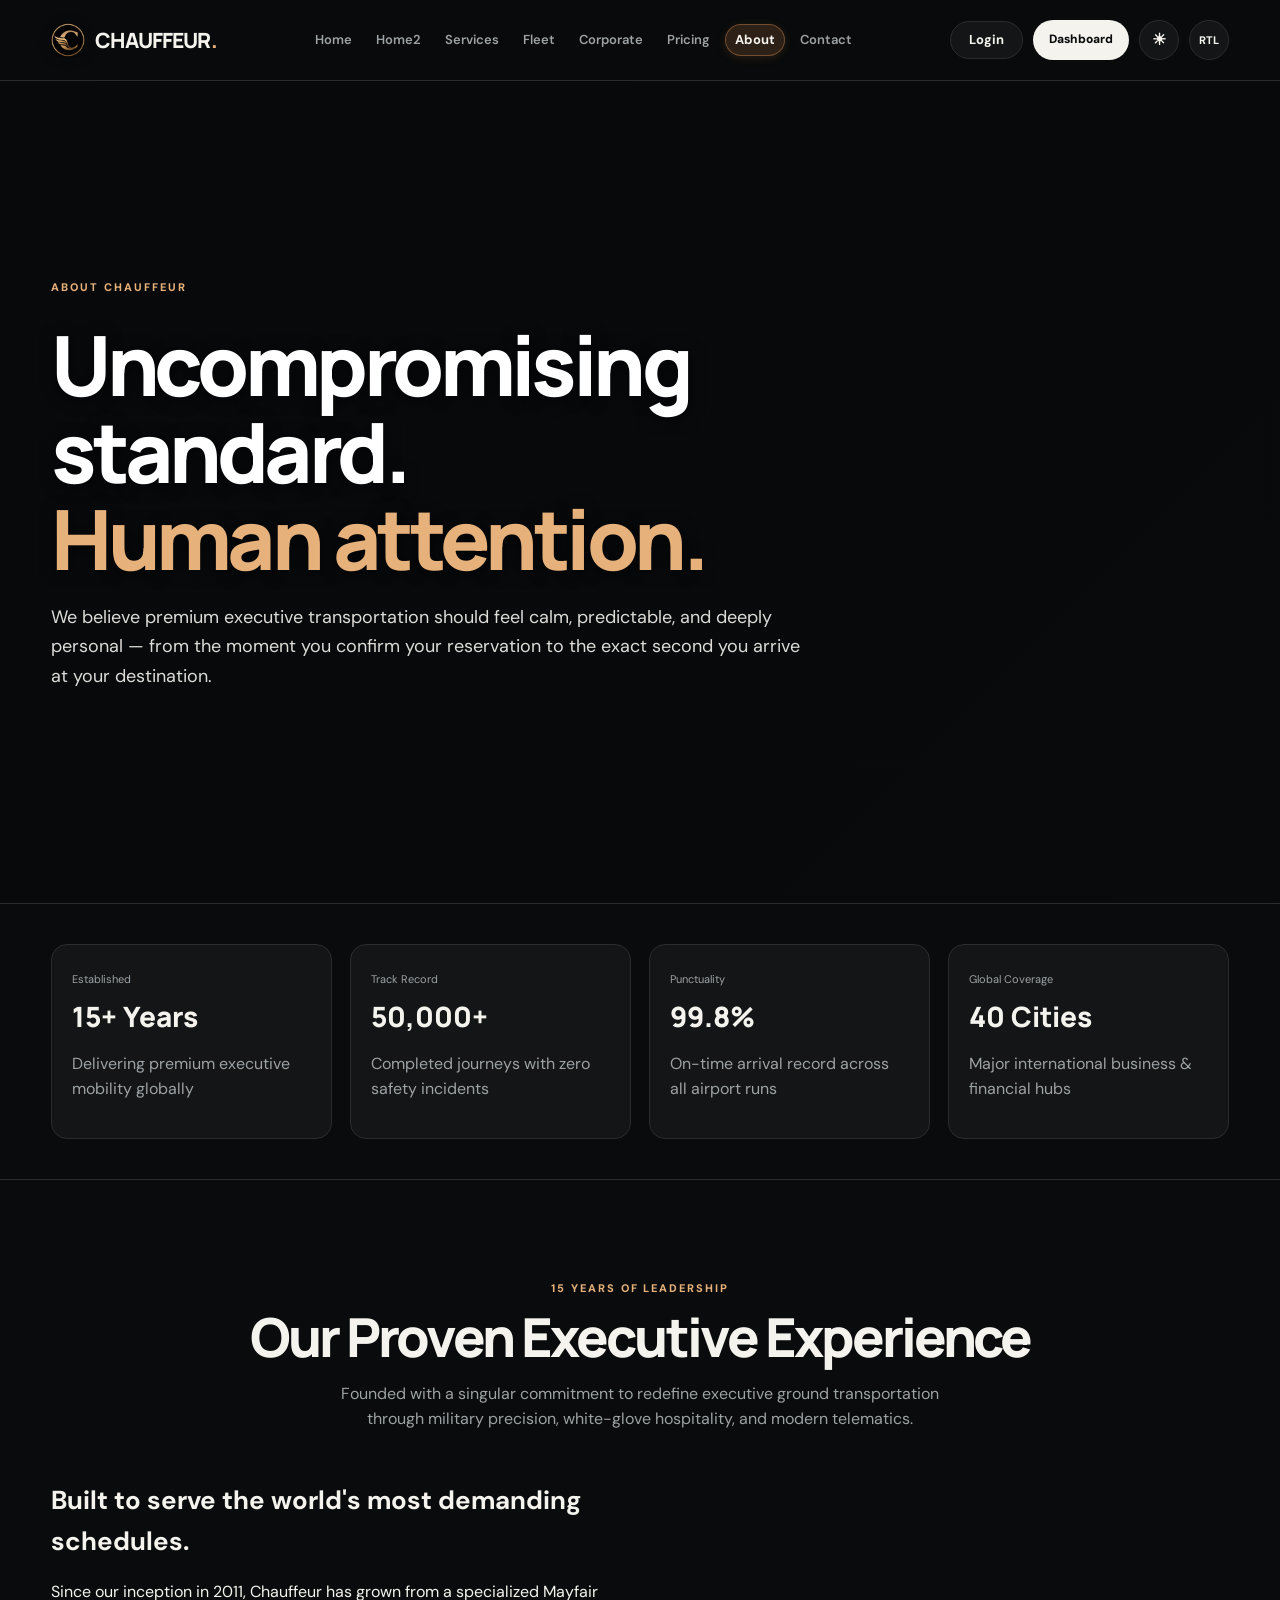
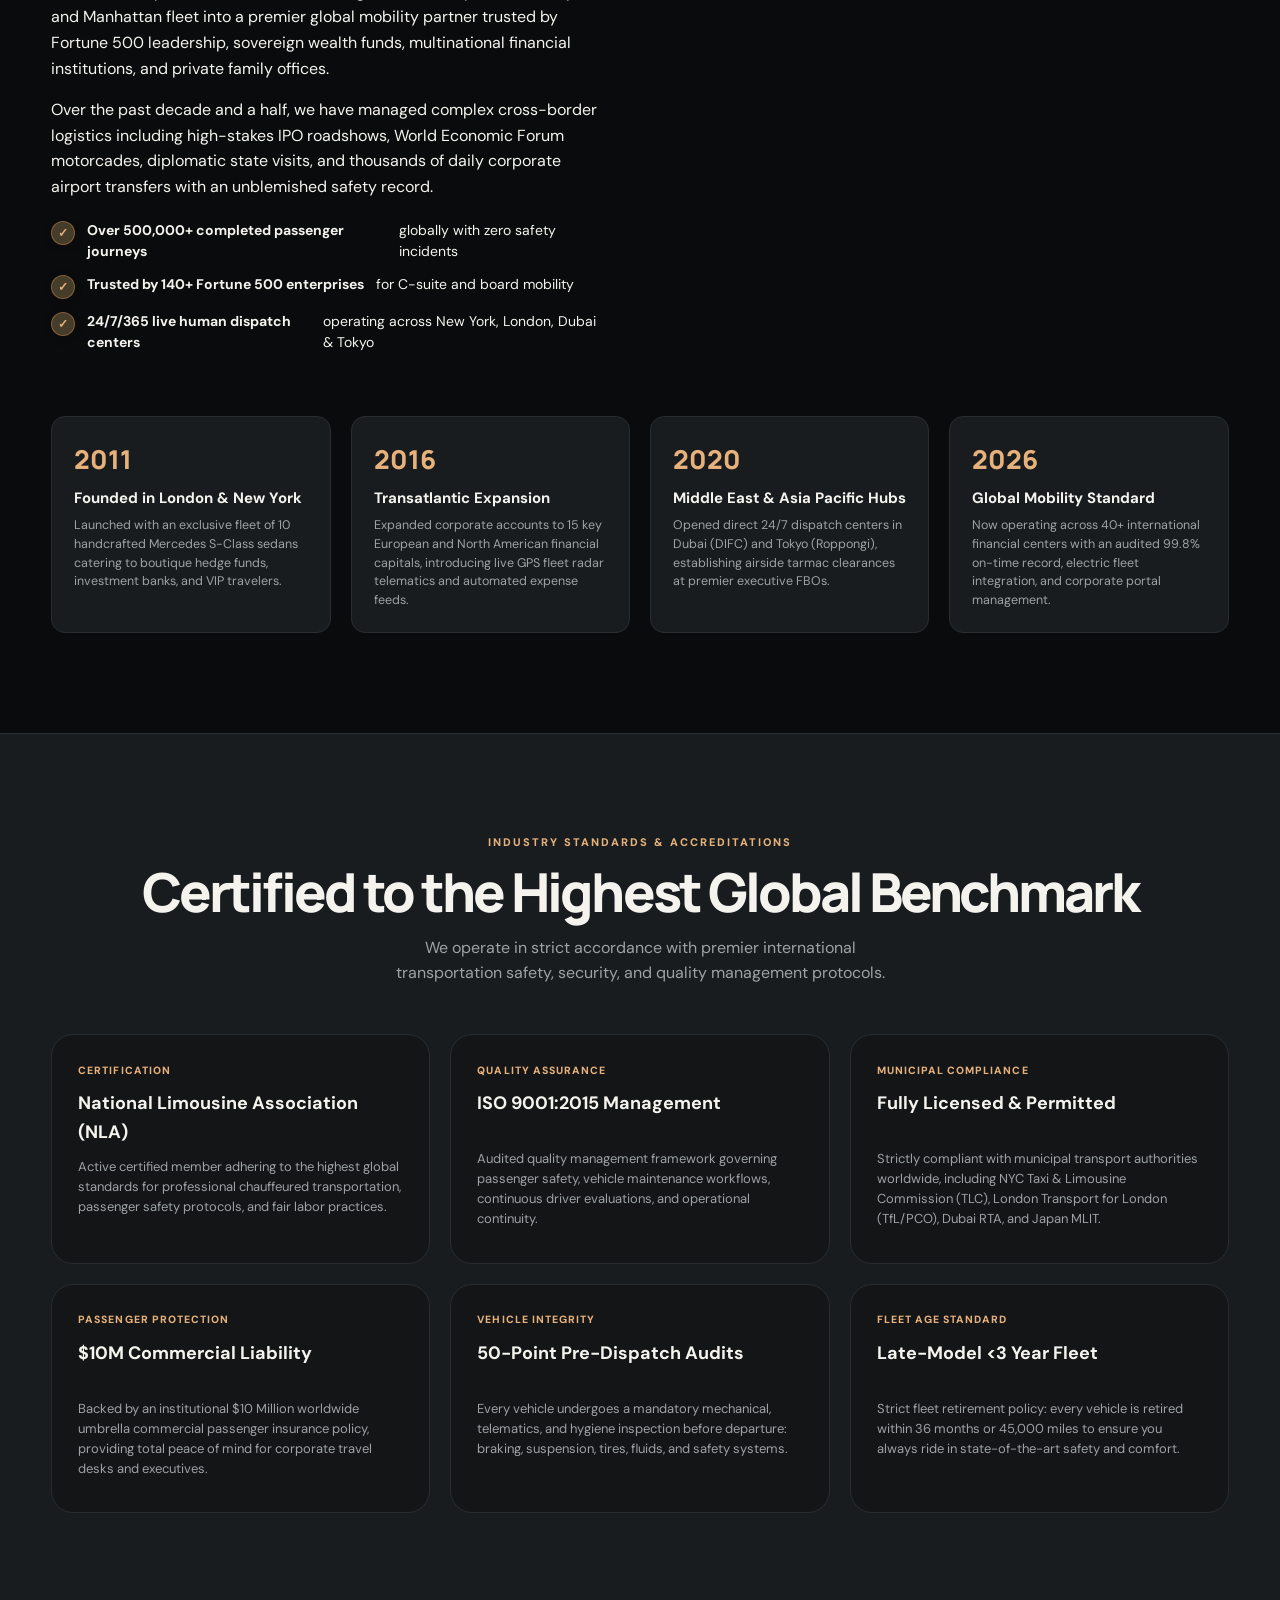
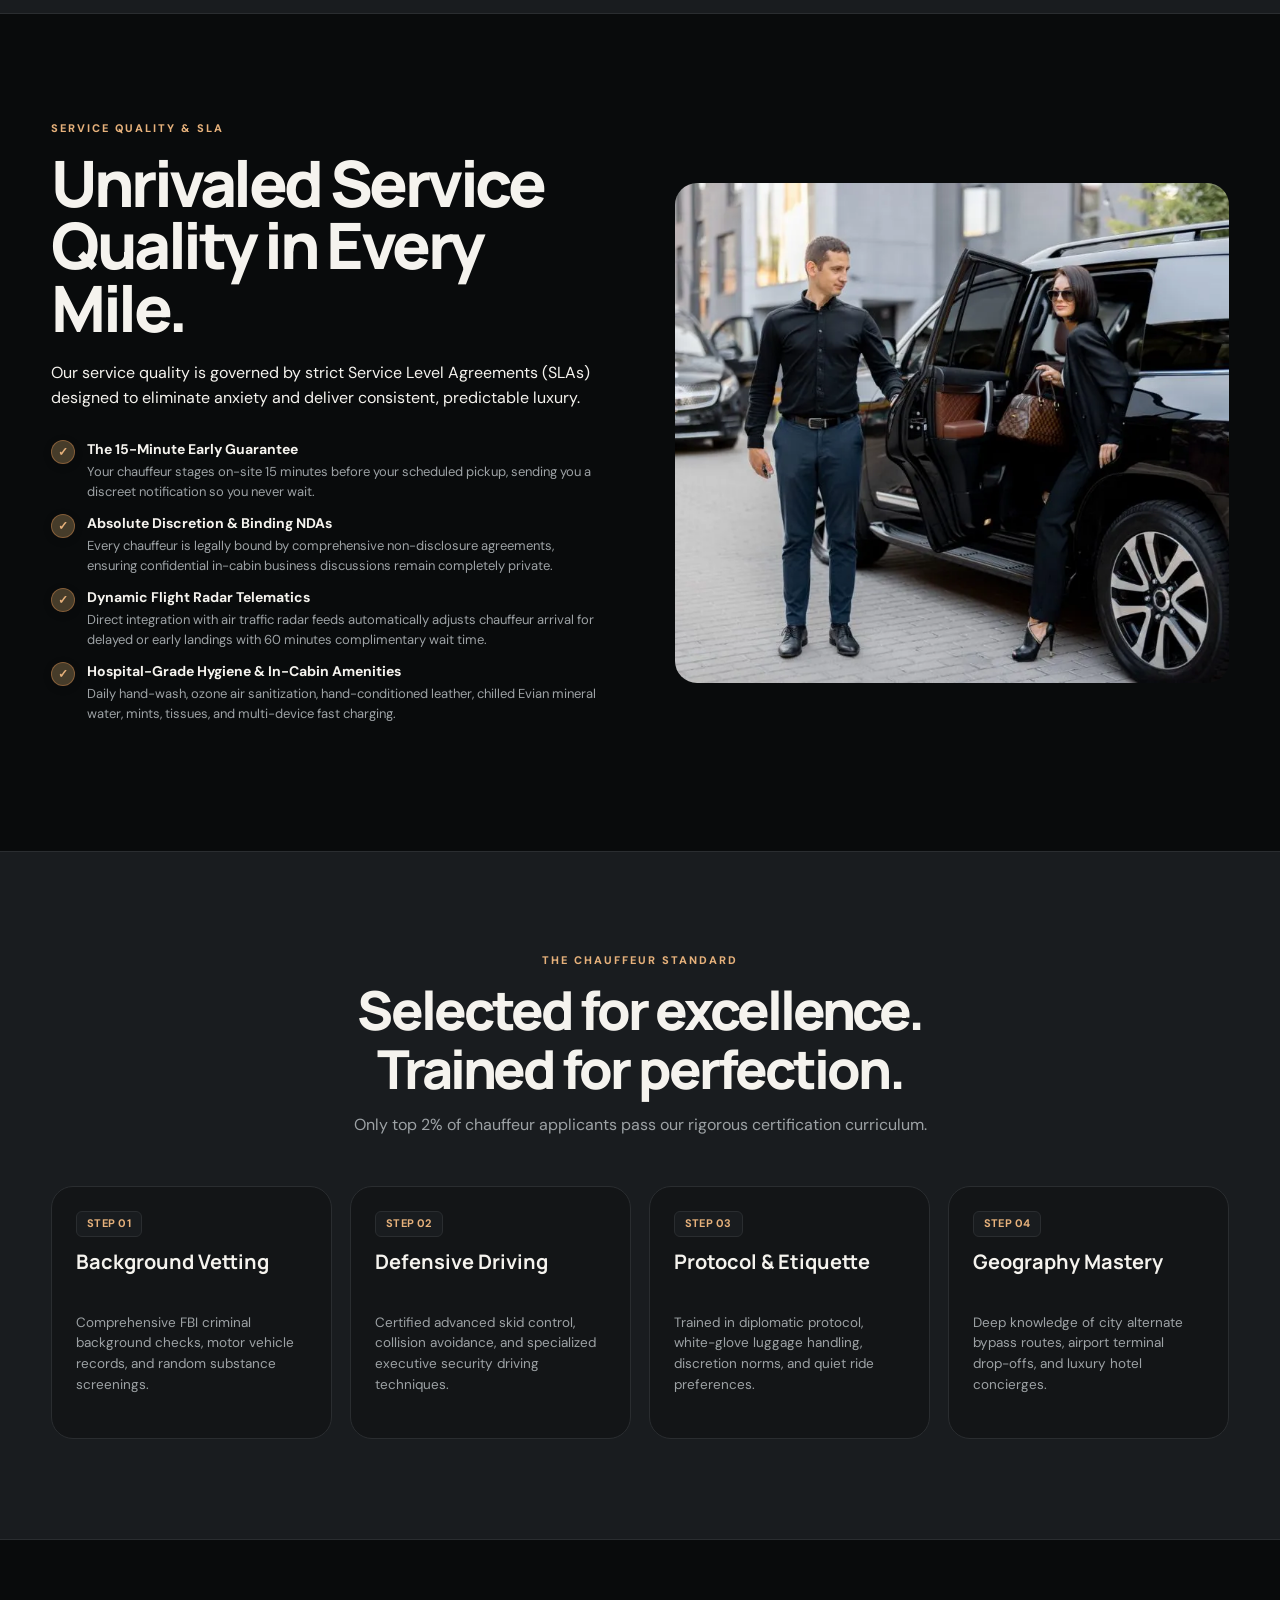
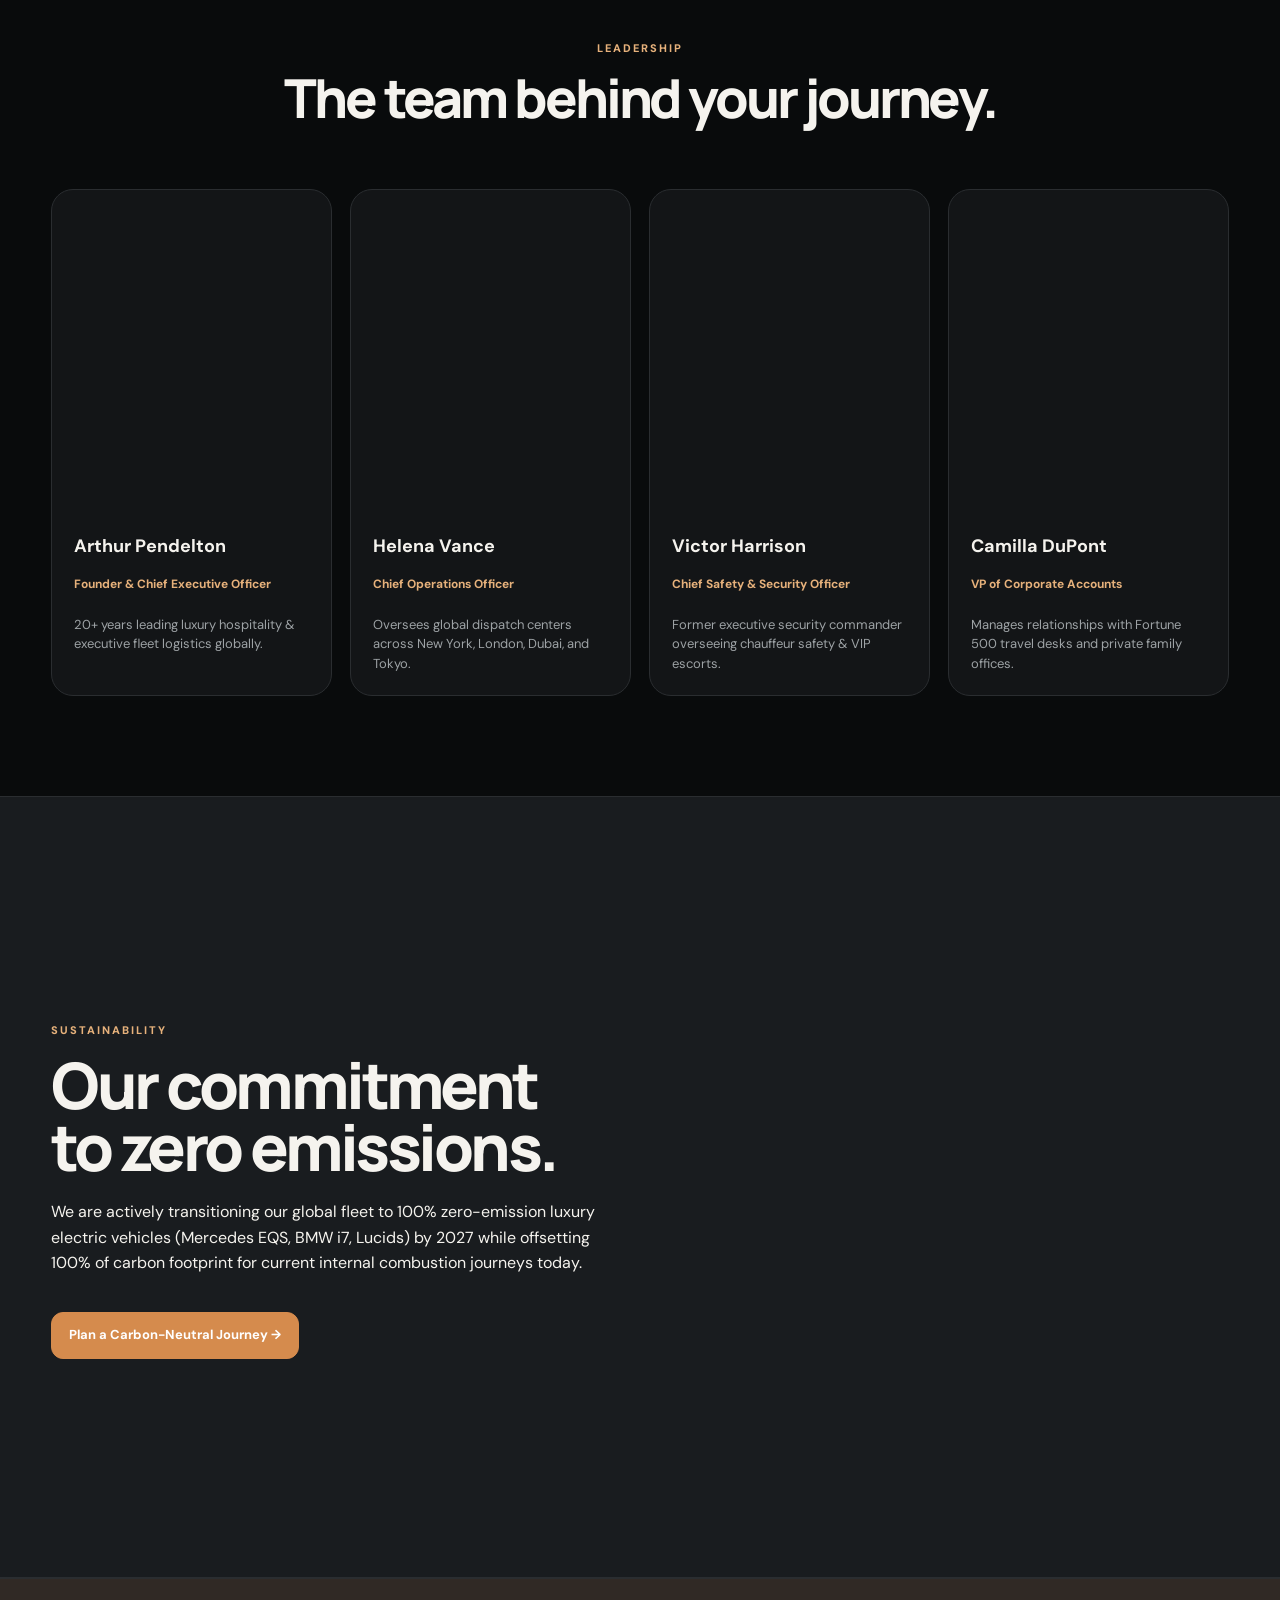
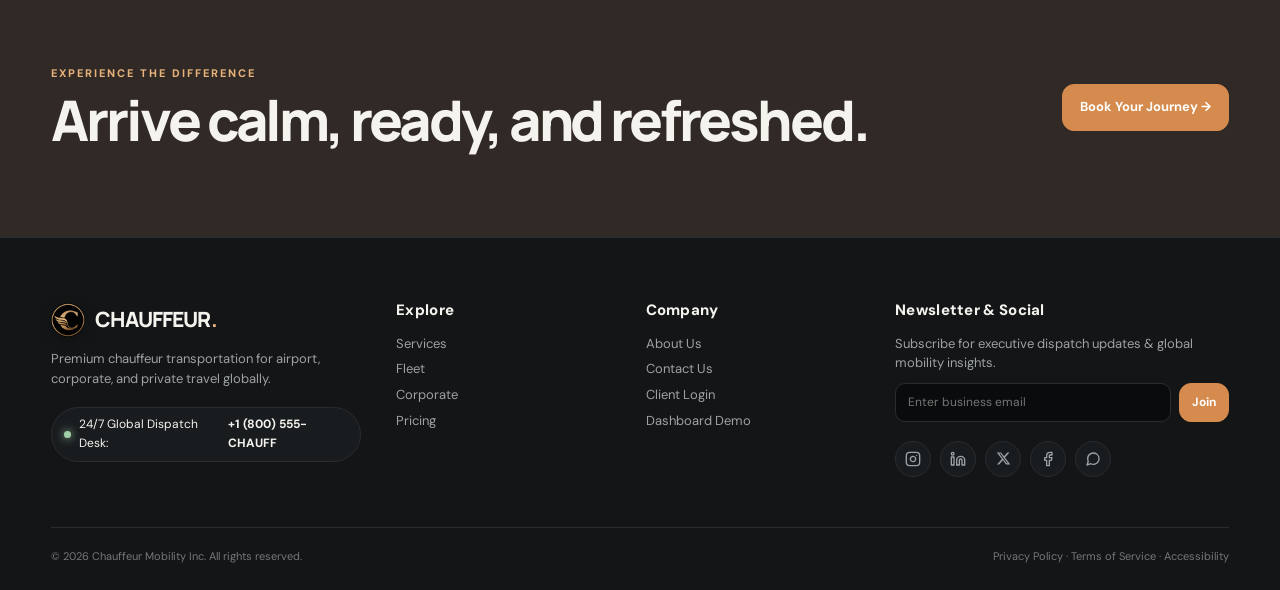
==== commit e2dd758d: "fixed" ====
--- a/about.html
+++ b/about.html
@@ -1,13 +1,16 @@
 <!doctype html>
 <html lang="en">
+
 <head>
   <meta charset="utf-8">
   <meta name="viewport" content="width=device-width,initial-scale=1">
-  <meta name="description" content="Learn about Chauffeur's heritage, chauffeur training standards, leadership team, and global commitment.">
+  <meta name="description"
+    content="Learn about Chauffeur's heritage, chauffeur training standards, leadership team, and global commitment.">
   <title>About Us · Chauffeur.</title>
   <link rel="icon" type="image/png" href="favicon.png">
   <link rel="stylesheet" href="style.css">
 </head>
+
 <body>
   <header class="header">
     <div class="container nav">
@@ -45,7 +48,8 @@
       <div class="container reveal">
         <span class="eyebrow">About Chauffeur</span>
         <h1 class="display">Uncompromising standard.<br><span style="color:var(--accent2)">Human attention.</span></h1>
-        <p>We believe premium executive transportation should feel calm, predictable, and deeply personal — from the moment you confirm your reservation to the exact second you arrive at your destination.</p>
+        <p>We believe premium executive transportation should feel calm, predictable, and deeply personal — from the
+          moment you confirm your reservation to the exact second you arrive at your destination.</p>
       </div>
     </section>
 
@@ -85,21 +89,32 @@
             <span class="eyebrow">15 Years of Leadership</span>
             <h2 class="display">Our Proven Executive Experience</h2>
           </div>
-          <p>Founded with a singular commitment to redefine executive ground transportation through military precision, white-glove hospitality, and modern telematics.</p>
+          <p>Founded with a singular commitment to redefine executive ground transportation through military precision,
+            white-glove hospitality, and modern telematics.</p>
         </div>
 
         <div class="split" style="margin-bottom:35px">
           <div class="copy reveal">
-            <h3 style="font-size:26px;margin:0 0 16px;color:var(--text)">Built to serve the world's most demanding schedules.</h3>
-            <p>Since our inception in 2011, Chauffeur has grown from a specialized Mayfair and Manhattan fleet into a premier global mobility partner trusted by Fortune 500 leadership, sovereign wealth funds, multinational financial institutions, and private family offices.</p>
-            <p style="margin-top:12px">Over the past decade and a half, we have managed complex cross-border logistics including high-stakes IPO roadshows, World Economic Forum motorcades, diplomatic state visits, and thousands of daily corporate airport transfers with an unblemished safety record.</p>
+            <h3 style="font-size:26px;margin:0 0 16px;color:var(--text)">Built to serve the world's most demanding
+              schedules.</h3>
+            <p>Since our inception in 2011, Chauffeur has grown from a specialized Mayfair and Manhattan fleet into a
+              premier global mobility partner trusted by Fortune 500 leadership, sovereign wealth funds, multinational
+              financial institutions, and private family offices.</p>
+            <p style="margin-top:12px">Over the past decade and a half, we have managed complex cross-border logistics
+              including high-stakes IPO roadshows, World Economic Forum motorcades, diplomatic state visits, and
+              thousands of daily corporate airport transfers with an unblemished safety record.</p>
             <div class="checks" style="margin-top:20px">
-              <div class="check"><b>✓</b> <strong>Over 500,000+ completed passenger journeys</strong> globally with zero safety incidents</div>
-              <div class="check"><b>✓</b> <strong>Trusted by 140+ Fortune 500 enterprises</strong> for C-suite and board mobility</div>
-              <div class="check"><b>✓</b> <strong>24/7/365 live human dispatch centers</strong> operating across New York, London, Dubai & Tokyo</div>
-            </div>
-          </div>
-          <div class="split-image reveal" style="background-image:url(https://images.unsplash.com/photo-1511919884226-fd3cad34687c?auto=format&fit=crop&w=1400&q=85);min-height:480px"></div>
+              <div class="check"><b>✓</b> <strong>Over 500,000+ completed passenger journeys</strong> globally with zero
+                safety incidents</div>
+              <div class="check"><b>✓</b> <strong>Trusted by 140+ Fortune 500 enterprises</strong> for C-suite and board
+                mobility</div>
+              <div class="check"><b>✓</b> <strong>24/7/365 live human dispatch centers</strong> operating across New
+                York, London, Dubai & Tokyo</div>
+            </div>
+          </div>
+          <div class="split-image reveal"
+            style="background-image:url(https://images.unsplash.com/photo-1511919884226-fd3cad34687c?auto=format&fit=crop&w=1400&q=85);min-height:480px">
+          </div>
         </div>
 
         <!-- EXPERIENCE TIMELINE -->
@@ -107,22 +122,26 @@
           <div class="timeline-milestone">
             <div class="timeline-year">2011</div>
             <h4>Founded in London & New York</h4>
-            <p>Launched with an exclusive fleet of 10 handcrafted Mercedes S-Class sedans catering to boutique hedge funds, investment banks, and VIP travelers.</p>
+            <p>Launched with an exclusive fleet of 10 handcrafted Mercedes S-Class sedans catering to boutique hedge
+              funds, investment banks, and VIP travelers.</p>
           </div>
           <div class="timeline-milestone">
             <div class="timeline-year">2016</div>
             <h4>Transatlantic Expansion</h4>
-            <p>Expanded corporate accounts to 15 key European and North American financial capitals, introducing live GPS fleet radar telematics and automated expense feeds.</p>
+            <p>Expanded corporate accounts to 15 key European and North American financial capitals, introducing live
+              GPS fleet radar telematics and automated expense feeds.</p>
           </div>
           <div class="timeline-milestone">
             <div class="timeline-year">2020</div>
             <h4>Middle East & Asia Pacific Hubs</h4>
-            <p>Opened direct 24/7 dispatch centers in Dubai (DIFC) and Tokyo (Roppongi), establishing airside tarmac clearances at premier executive FBOs.</p>
+            <p>Opened direct 24/7 dispatch centers in Dubai (DIFC) and Tokyo (Roppongi), establishing airside tarmac
+              clearances at premier executive FBOs.</p>
           </div>
           <div class="timeline-milestone">
             <div class="timeline-year">2026</div>
             <h4>Global Mobility Standard</h4>
-            <p>Now operating across 40+ international financial centers with an audited 99.8% on-time record, electric fleet integration, and corporate portal management.</p>
+            <p>Now operating across 40+ international financial centers with an audited 99.8% on-time record, electric
+              fleet integration, and corporate portal management.</p>
           </div>
         </div>
       </div>
@@ -136,44 +155,51 @@
             <span class="eyebrow">Industry Standards & Accreditations</span>
             <h2 class="display">Certified to the Highest Global Benchmark</h2>
           </div>
-          <p>We operate in strict accordance with premier international transportation safety, security, and quality management protocols.</p>
+          <p>We operate in strict accordance with premier international transportation safety, security, and quality
+            management protocols.</p>
         </div>
 
         <div class="standards-grid grid3">
           <div class="standard-card reveal">
             <span class="standard-badge">Certification</span>
             <h3>National Limousine Association (NLA)</h3>
-            <p>Active certified member adhering to the highest global standards for professional chauffeured transportation, passenger safety protocols, and fair labor practices.</p>
+            <p>Active certified member adhering to the highest global standards for professional chauffeured
+              transportation, passenger safety protocols, and fair labor practices.</p>
           </div>
 
           <div class="standard-card reveal">
             <span class="standard-badge">Quality Assurance</span>
             <h3>ISO 9001:2015 Management</h3>
-            <p>Audited quality management framework governing passenger safety, vehicle maintenance workflows, continuous driver evaluations, and operational continuity.</p>
+            <p>Audited quality management framework governing passenger safety, vehicle maintenance workflows,
+              continuous driver evaluations, and operational continuity.</p>
           </div>
 
           <div class="standard-card reveal">
             <span class="standard-badge">Municipal Compliance</span>
             <h3>Fully Licensed & Permitted</h3>
-            <p>Strictly compliant with municipal transport authorities worldwide, including NYC Taxi & Limousine Commission (TLC), London Transport for London (TfL/PCO), Dubai RTA, and Japan MLIT.</p>
+            <p>Strictly compliant with municipal transport authorities worldwide, including NYC Taxi & Limousine
+              Commission (TLC), London Transport for London (TfL/PCO), Dubai RTA, and Japan MLIT.</p>
           </div>
 
           <div class="standard-card reveal">
             <span class="standard-badge">Passenger Protection</span>
             <h3>$10M Commercial Liability</h3>
-            <p>Backed by an institutional $10 Million worldwide umbrella commercial passenger insurance policy, providing total peace of mind for corporate travel desks and executives.</p>
+            <p>Backed by an institutional $10 Million worldwide umbrella commercial passenger insurance policy,
+              providing total peace of mind for corporate travel desks and executives.</p>
           </div>
 
           <div class="standard-card reveal">
             <span class="standard-badge">Vehicle Integrity</span>
             <h3>50-Point Pre-Dispatch Audits</h3>
-            <p>Every vehicle undergoes a mandatory mechanical, telematics, and hygiene inspection before departure: braking, suspension, tires, fluids, and safety systems.</p>
+            <p>Every vehicle undergoes a mandatory mechanical, telematics, and hygiene inspection before departure:
+              braking, suspension, tires, fluids, and safety systems.</p>
           </div>
 
           <div class="standard-card reveal">
             <span class="standard-badge">Fleet Age Standard</span>
             <h3>Late-Model <3 Year Fleet</h3>
-            <p>Strict fleet retirement policy: every vehicle is retired within 36 months or 45,000 miles to ensure you always ride in state-of-the-art safety and comfort.</p>
+                <p>Strict fleet retirement policy: every vehicle is retired within 36 months or 45,000 miles to ensure
+                  you always ride in state-of-the-art safety and comfort.</p>
           </div>
         </div>
       </div>
@@ -185,39 +211,47 @@
         <div class="copy reveal">
           <span class="eyebrow">Service Quality & SLA</span>
           <h2 class="display">Unrivaled Service Quality in Every Mile.</h2>
-          <p>Our service quality is governed by strict Service Level Agreements (SLAs) designed to eliminate anxiety and deliver consistent, predictable luxury.</p>
+          <p>Our service quality is governed by strict Service Level Agreements (SLAs) designed to eliminate anxiety and
+            deliver consistent, predictable luxury.</p>
           <div class="checks">
             <div class="check">
-              <b>✓</b> 
+              <b>✓</b>
               <div>
                 <strong>The 15-Minute Early Guarantee</strong>
-                <p style="margin:2px 0 0;font-size:13px;color:var(--muted)">Your chauffeur stages on-site 15 minutes before your scheduled pickup, sending you a discreet notification so you never wait.</p>
+                <p style="margin:2px 0 0;font-size:13px;color:var(--muted)">Your chauffeur stages on-site 15 minutes
+                  before your scheduled pickup, sending you a discreet notification so you never wait.</p>
               </div>
             </div>
             <div class="check">
-              <b>✓</b> 
+              <b>✓</b>
               <div>
                 <strong>Absolute Discretion & Binding NDAs</strong>
-                <p style="margin:2px 0 0;font-size:13px;color:var(--muted)">Every chauffeur is legally bound by comprehensive non-disclosure agreements, ensuring confidential in-cabin business discussions remain completely private.</p>
+                <p style="margin:2px 0 0;font-size:13px;color:var(--muted)">Every chauffeur is legally bound by
+                  comprehensive non-disclosure agreements, ensuring confidential in-cabin business discussions remain
+                  completely private.</p>
               </div>
             </div>
             <div class="check">
-              <b>✓</b> 
+              <b>✓</b>
               <div>
                 <strong>Dynamic Flight Radar Telematics</strong>
-                <p style="margin:2px 0 0;font-size:13px;color:var(--muted)">Direct integration with air traffic radar feeds automatically adjusts chauffeur arrival for delayed or early landings with 60 minutes complimentary wait time.</p>
+                <p style="margin:2px 0 0;font-size:13px;color:var(--muted)">Direct integration with air traffic radar
+                  feeds automatically adjusts chauffeur arrival for delayed or early landings with 60 minutes
+                  complimentary wait time.</p>
               </div>
             </div>
             <div class="check">
-              <b>✓</b> 
+              <b>✓</b>
               <div>
                 <strong>Hospital-Grade Hygiene & In-Cabin Amenities</strong>
-                <p style="margin:2px 0 0;font-size:13px;color:var(--muted)">Daily hand-wash, ozone air sanitization, hand-conditioned leather, chilled Evian mineral water, mints, tissues, and multi-device fast charging.</p>
+                <p style="margin:2px 0 0;font-size:13px;color:var(--muted)">Daily hand-wash, ozone air sanitization,
+                  hand-conditioned leather, chilled Evian mineral water, mints, tissues, and multi-device fast charging.
+                </p>
               </div>
             </div>
           </div>
         </div>
-        <div class="split-image reveal" style="background-image:url(https://images.unsplash.com/photo-1504215680853-026ed2a45def?auto=format&fit=crop&w=1400&q=85);min-height:500px"></div>
+        <div class="split-image reveal" style="background-image:url(about2.webp);min-height:500px"></div>
       </div>
     </section>
 
@@ -240,17 +274,20 @@
           <div class="card card-body reveal">
             <span class="badge" style="margin-bottom:12px">Step 02</span>
             <h3>Defensive Driving</h3>
-            <p>Certified advanced skid control, collision avoidance, and specialized executive security driving techniques.</p>
+            <p>Certified advanced skid control, collision avoidance, and specialized executive security driving
+              techniques.</p>
           </div>
           <div class="card card-body reveal">
             <span class="badge" style="margin-bottom:12px">Step 03</span>
             <h3>Protocol & Etiquette</h3>
-            <p>Trained in diplomatic protocol, white-glove luggage handling, discretion norms, and quiet ride preferences.</p>
+            <p>Trained in diplomatic protocol, white-glove luggage handling, discretion norms, and quiet ride
+              preferences.</p>
           </div>
           <div class="card card-body reveal">
             <span class="badge" style="margin-bottom:12px">Step 04</span>
             <h3>Geography Mastery</h3>
-            <p>Deep knowledge of city alternate bypass routes, airport terminal drop-offs, and luxury hotel concierges.</p>
+            <p>Deep knowledge of city alternate bypass routes, airport terminal drop-offs, and luxury hotel concierges.
+            </p>
           </div>
         </div>
       </div>
@@ -267,7 +304,9 @@
         </div>
         <div class="grid4">
           <div class="team-card reveal">
-            <div class="team-img" style="background-image:url(https://images.unsplash.com/photo-1560250097-0b93528c311a?auto=format&fit=crop&w=800&q=80)"></div>
+            <div class="team-img"
+              style="background-image:url(https://images.unsplash.com/photo-1560250097-0b93528c311a?auto=format&fit=crop&w=800&q=80)">
+            </div>
             <div class="team-body">
               <h3>Arthur Pendelton</h3>
               <span>Founder & Chief Executive Officer</span>
@@ -275,7 +314,9 @@
             </div>
           </div>
           <div class="team-card reveal">
-            <div class="team-img" style="background-image:url(https://images.unsplash.com/photo-1573496359142-b8d87734a5a2?auto=format&fit=crop&w=800&q=80)"></div>
+            <div class="team-img"
+              style="background-image:url(https://images.unsplash.com/photo-1573496359142-b8d87734a5a2?auto=format&fit=crop&w=800&q=80)">
+            </div>
             <div class="team-body">
               <h3>Helena Vance</h3>
               <span>Chief Operations Officer</span>
@@ -283,7 +324,9 @@
             </div>
           </div>
           <div class="team-card reveal">
-            <div class="team-img" style="background-image:url(https://images.unsplash.com/photo-1519085360753-af0119f7cbe7?auto=format&fit=crop&w=800&q=80)"></div>
+            <div class="team-img"
+              style="background-image:url(https://images.unsplash.com/photo-1519085360753-af0119f7cbe7?auto=format&fit=crop&w=800&q=80)">
+            </div>
             <div class="team-body">
               <h3>Victor Harrison</h3>
               <span>Chief Safety & Security Officer</span>
@@ -291,7 +334,9 @@
             </div>
           </div>
           <div class="team-card reveal">
-            <div class="team-img" style="background-image:url(https://images.unsplash.com/photo-1573497019940-1c28c88b4f3e?auto=format&fit=crop&w=800&q=80)"></div>
+            <div class="team-img"
+              style="background-image:url(https://images.unsplash.com/photo-1573497019940-1c28c88b4f3e?auto=format&fit=crop&w=800&q=80)">
+            </div>
             <div class="team-body">
               <h3>Camilla DuPont</h3>
               <span>VP of Corporate Accounts</span>
@@ -308,10 +353,14 @@
         <div class="copy reveal">
           <span class="eyebrow">Sustainability</span>
           <h2 class="display">Our commitment to zero emissions.</h2>
-          <p>We are actively transitioning our global fleet to 100% zero-emission luxury electric vehicles (Mercedes EQS, BMW i7, Lucids) by 2027 while offsetting 100% of carbon footprint for current internal combustion journeys today.</p>
+          <p>We are actively transitioning our global fleet to 100% zero-emission luxury electric vehicles (Mercedes
+            EQS, BMW i7, Lucids) by 2027 while offsetting 100% of carbon footprint for current internal combustion
+            journeys today.</p>
           <button class="btn primary open-book" style="margin-top:20px">Plan a Carbon-Neutral Journey →</button>
         </div>
-        <div class="split-image reveal" style="background-image:url(https://images.unsplash.com/photo-1563720223185-11003d516935?auto=format&fit=crop&w=1400&q=85)"></div>
+        <div class="split-image reveal"
+          style="background-image:url(https://images.unsplash.com/photo-1563720223185-11003d516935?auto=format&fit=crop&w=1400&q=85)">
+        </div>
       </div>
     </section>
 
@@ -362,19 +411,40 @@
         </div>
         <div class="socials" style="margin-top:14px">
           <a href="#" aria-label="Instagram" title="Instagram">
-            <svg viewBox="0 0 24 24" width="16" height="16" fill="none" stroke="currentColor" stroke-width="2" stroke-linecap="round" stroke-linejoin="round"><rect x="2" y="2" width="20" height="20" rx="5" ry="5"></rect><path d="M16 11.37A4 4 0 1 1 12.63 8 4 4 0 0 1 16 11.37z"></path><line x1="17.5" y1="6.5" x2="17.51" y2="6.5"></line></svg>
+            <svg viewBox="0 0 24 24" width="16" height="16" fill="none" stroke="currentColor" stroke-width="2"
+              stroke-linecap="round" stroke-linejoin="round">
+              <rect x="2" y="2" width="20" height="20" rx="5" ry="5"></rect>
+              <path d="M16 11.37A4 4 0 1 1 12.63 8 4 4 0 0 1 16 11.37z"></path>
+              <line x1="17.5" y1="6.5" x2="17.51" y2="6.5"></line>
+            </svg>
           </a>
           <a href="#" aria-label="LinkedIn" title="LinkedIn">
-            <svg viewBox="0 0 24 24" width="16" height="16" fill="none" stroke="currentColor" stroke-width="2" stroke-linecap="round" stroke-linejoin="round"><path d="M16 8a6 6 0 0 1 6 6v7h-4v-7a2 2 0 0 0-2-2 2 2 0 0 0-2 2v7h-4v-7a6 6 0 0 1 6-6z"></path><rect x="2" y="9" width="4" height="12"></rect><circle cx="4" cy="4" r="2"></circle></svg>
+            <svg viewBox="0 0 24 24" width="16" height="16" fill="none" stroke="currentColor" stroke-width="2"
+              stroke-linecap="round" stroke-linejoin="round">
+              <path d="M16 8a6 6 0 0 1 6 6v7h-4v-7a2 2 0 0 0-2-2 2 2 0 0 0-2 2v7h-4v-7a6 6 0 0 1 6-6z"></path>
+              <rect x="2" y="9" width="4" height="12"></rect>
+              <circle cx="4" cy="4" r="2"></circle>
+            </svg>
           </a>
           <a href="#" aria-label="X (Twitter)" title="X (Twitter)">
-            <svg viewBox="0 0 24 24" width="15" height="15" fill="currentColor"><path d="M18.244 2.25h3.308l-7.227 8.26 8.502 11.24H16.17l-5.214-6.817L4.99 21.75H1.68l7.73-8.835L1.254 2.25H8.08l4.713 6.231zm-1.161 17.52h1.833L7.084 4.126H5.117z"/></svg>
+            <svg viewBox="0 0 24 24" width="15" height="15" fill="currentColor">
+              <path
+                d="M18.244 2.25h3.308l-7.227 8.26 8.502 11.24H16.17l-5.214-6.817L4.99 21.75H1.68l7.73-8.835L1.254 2.25H8.08l4.713 6.231zm-1.161 17.52h1.833L7.084 4.126H5.117z" />
+            </svg>
           </a>
           <a href="#" aria-label="Facebook" title="Facebook">
-            <svg viewBox="0 0 24 24" width="16" height="16" fill="none" stroke="currentColor" stroke-width="2" stroke-linecap="round" stroke-linejoin="round"><path d="M18 2h-3a5 5 0 0 0-5 5v3H7v4h3v8h4v-8h3l1-4h-4V7a1 1 0 0 1 1-1h3z"></path></svg>
+            <svg viewBox="0 0 24 24" width="16" height="16" fill="none" stroke="currentColor" stroke-width="2"
+              stroke-linecap="round" stroke-linejoin="round">
+              <path d="M18 2h-3a5 5 0 0 0-5 5v3H7v4h3v8h4v-8h3l1-4h-4V7a1 1 0 0 1 1-1h3z"></path>
+            </svg>
           </a>
           <a href="#" aria-label="WhatsApp" title="WhatsApp">
-            <svg viewBox="0 0 24 24" width="16" height="16" fill="none" stroke="currentColor" stroke-width="2" stroke-linecap="round" stroke-linejoin="round"><path d="M21 11.5a8.38 8.38 0 0 1-.9 3.8 8.5 8.5 0 0 1-7.6 4.7 8.38 8.38 0 0 1-3.8-.9L3 21l1.9-5.7a8.38 8.38 0 0 1-.9-3.8 8.5 8.5 0 0 1 4.7-7.6 8.38 8.38 0 0 1 3.8-.9h.5a8.48 8.48 0 0 1 8 8v.5z"></path></svg>
+            <svg viewBox="0 0 24 24" width="16" height="16" fill="none" stroke="currentColor" stroke-width="2"
+              stroke-linecap="round" stroke-linejoin="round">
+              <path
+                d="M21 11.5a8.38 8.38 0 0 1-.9 3.8 8.5 8.5 0 0 1-7.6 4.7 8.38 8.38 0 0 1-3.8-.9L3 21l1.9-5.7a8.38 8.38 0 0 1-.9-3.8 8.5 8.5 0 0 1 4.7-7.6 8.38 8.38 0 0 1 3.8-.9h.5a8.48 8.48 0 0 1 8 8v.5z">
+              </path>
+            </svg>
           </a>
         </div>
       </div>
@@ -399,9 +469,19 @@
           <div class="field"><label>Destination</label><input required placeholder="Where are you going?"></div>
           <div class="field"><label>Date</label><input required type="date"></div>
           <div class="field"><label>Time</label><input required type="time"></div>
-          <div class="field"><label>Passengers</label><select><option>1–2</option><option>3–4</option><option>5–7</option></select></div>
-          <div class="field"><label>Vehicle</label><select><option>S-Class</option><option>BMW 7 Series</option><option>Luxury SUV</option><option>Executive Van</option></select></div>
-          <div class="field full"><label>Notes</label><textarea placeholder="Flight number, child seat, luggage or special request"></textarea></div>
+          <div class="field"><label>Passengers</label><select>
+              <option>1–2</option>
+              <option>3–4</option>
+              <option>5–7</option>
+            </select></div>
+          <div class="field"><label>Vehicle</label><select>
+              <option>S-Class</option>
+              <option>BMW 7 Series</option>
+              <option>Luxury SUV</option>
+              <option>Executive Van</option>
+            </select></div>
+          <div class="field full"><label>Notes</label><textarea
+              placeholder="Flight number, child seat, luggage or special request"></textarea></div>
         </div>
         <button class="btn primary" style="margin-top:18px;width:100%" type="submit">Request Chauffeur</button>
       </form>
@@ -411,4 +491,5 @@
   <div class="toast"></div>
   <script src="script.js"></script>
 </body>
+
 </html>
--- a/style.css
+++ b/style.css
@@ -2105,7 +2105,7 @@
   }
 
   .grid3,
-  .grid4,
+  .grid4:not(.corp-service-grid),
   .grid2 {
     grid-template-columns: 1fr;
     grid-auto-rows: auto;
@@ -3873,14 +3873,64 @@
   border-color: var(--accent);
 }
 
+.corp-service-grid {
+  display: grid !important;
+  grid-template-columns: repeat(4, 1fr) !important;
+  gap: 18px !important;
+  width: 100% !important;
+}
+
 .corp-service-img {
   width: 100%;
-  height: 180px;
+  height: 220px;
+  min-height: 200px;
+  aspect-ratio: 16 / 9.5;
   background-size: cover;
   background-position: center;
   position: relative;
   border-bottom: 1px solid var(--line);
   flex-shrink: 0;
+  transition: transform 0.35s ease, filter 0.3s ease;
+}
+
+.corp-img-diplomatic {
+  background-position: center 60%;
+}
+
+.corp-img-roadshow {
+  background-position: center center;
+}
+
+.corp-img-governance {
+  background-position: center 40%;
+}
+
+.corp-img-intermodal {
+  background-position: center center;
+}
+
+@media (max-width: 1050px) and (min-width: 601px) {
+  .corp-service-grid {
+    grid-template-columns: repeat(2, 1fr) !important;
+    gap: 20px !important;
+  }
+  .corp-service-img {
+    height: 230px !important;
+    min-height: 210px !important;
+    aspect-ratio: 16 / 9.5 !important;
+  }
+}
+
+@media (max-width: 600px) {
+  .corp-service-grid {
+    grid-template-columns: 1fr !important;
+    gap: 18px !important;
+  }
+  .corp-service-img {
+    height: 230px !important;
+    min-height: 200px !important;
+    aspect-ratio: 16 / 9.5 !important;
+  }
 }
 
 .corp-service-img .badge {
